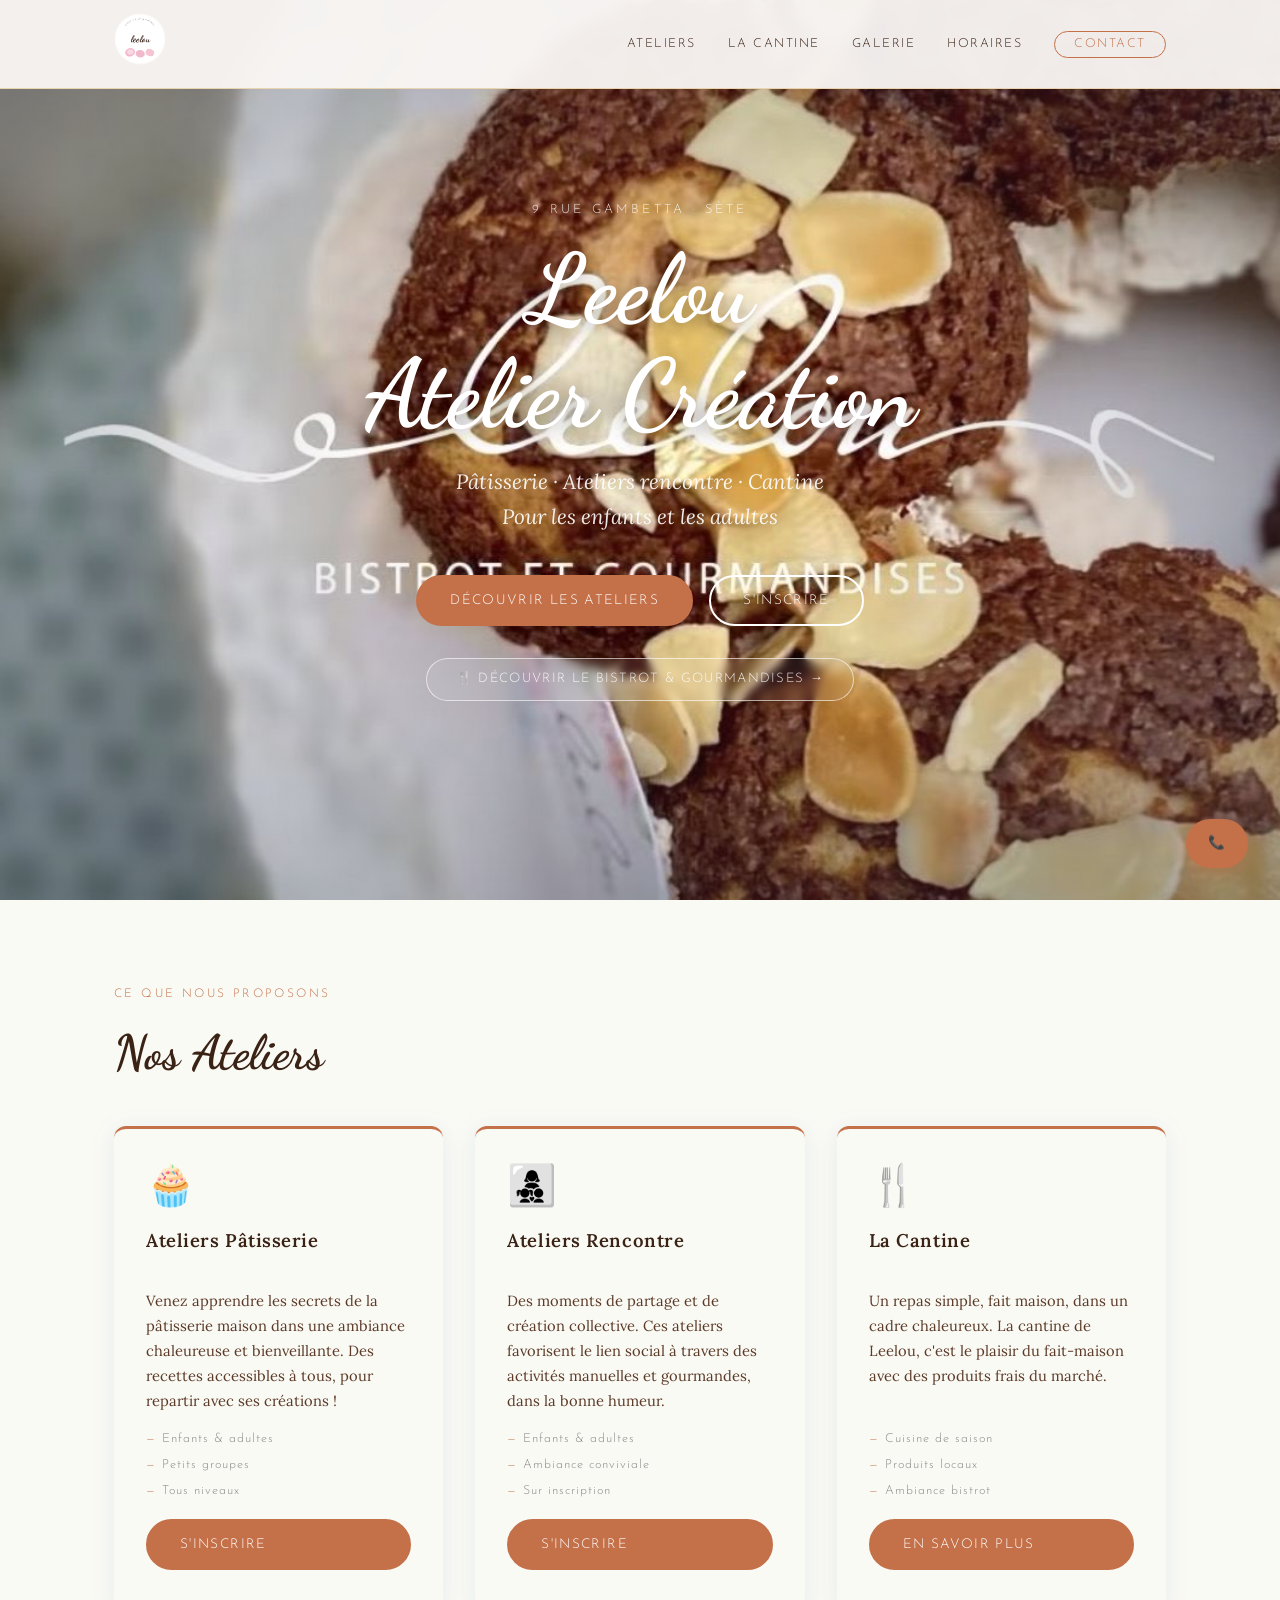
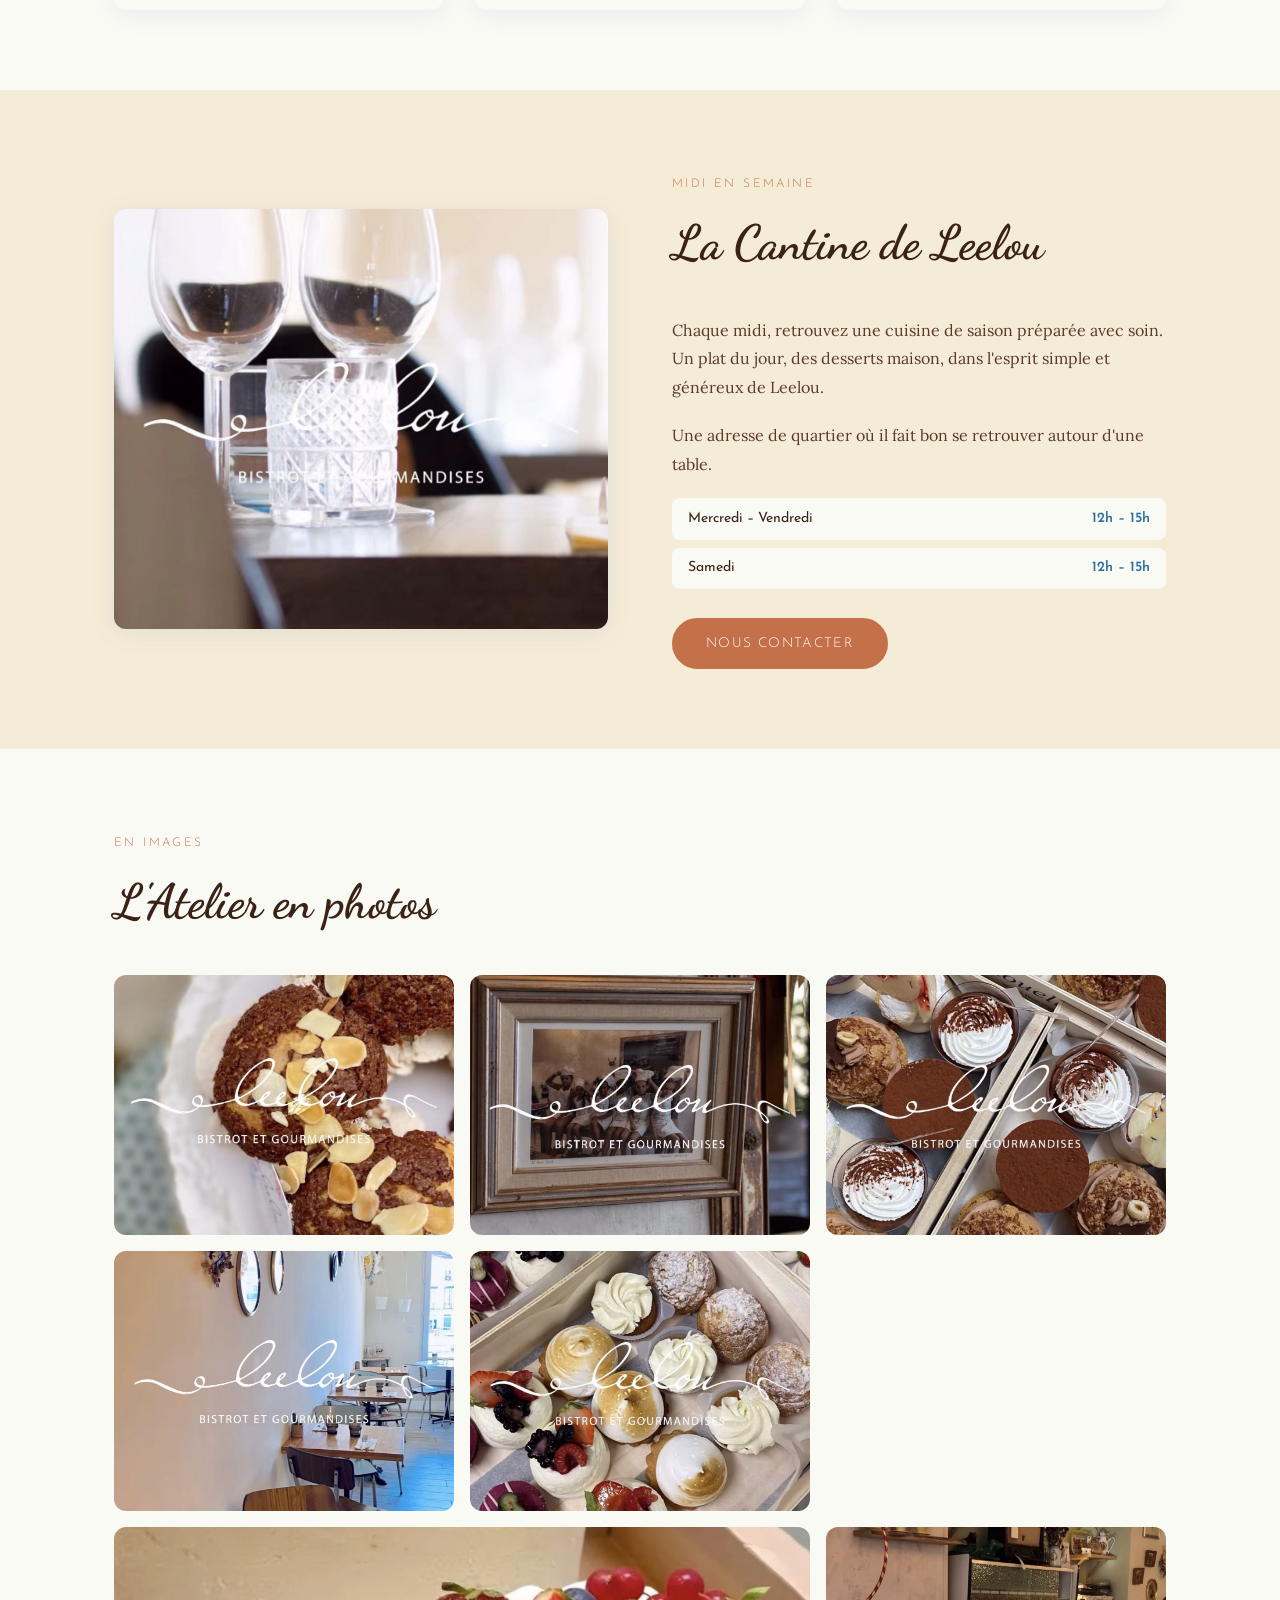
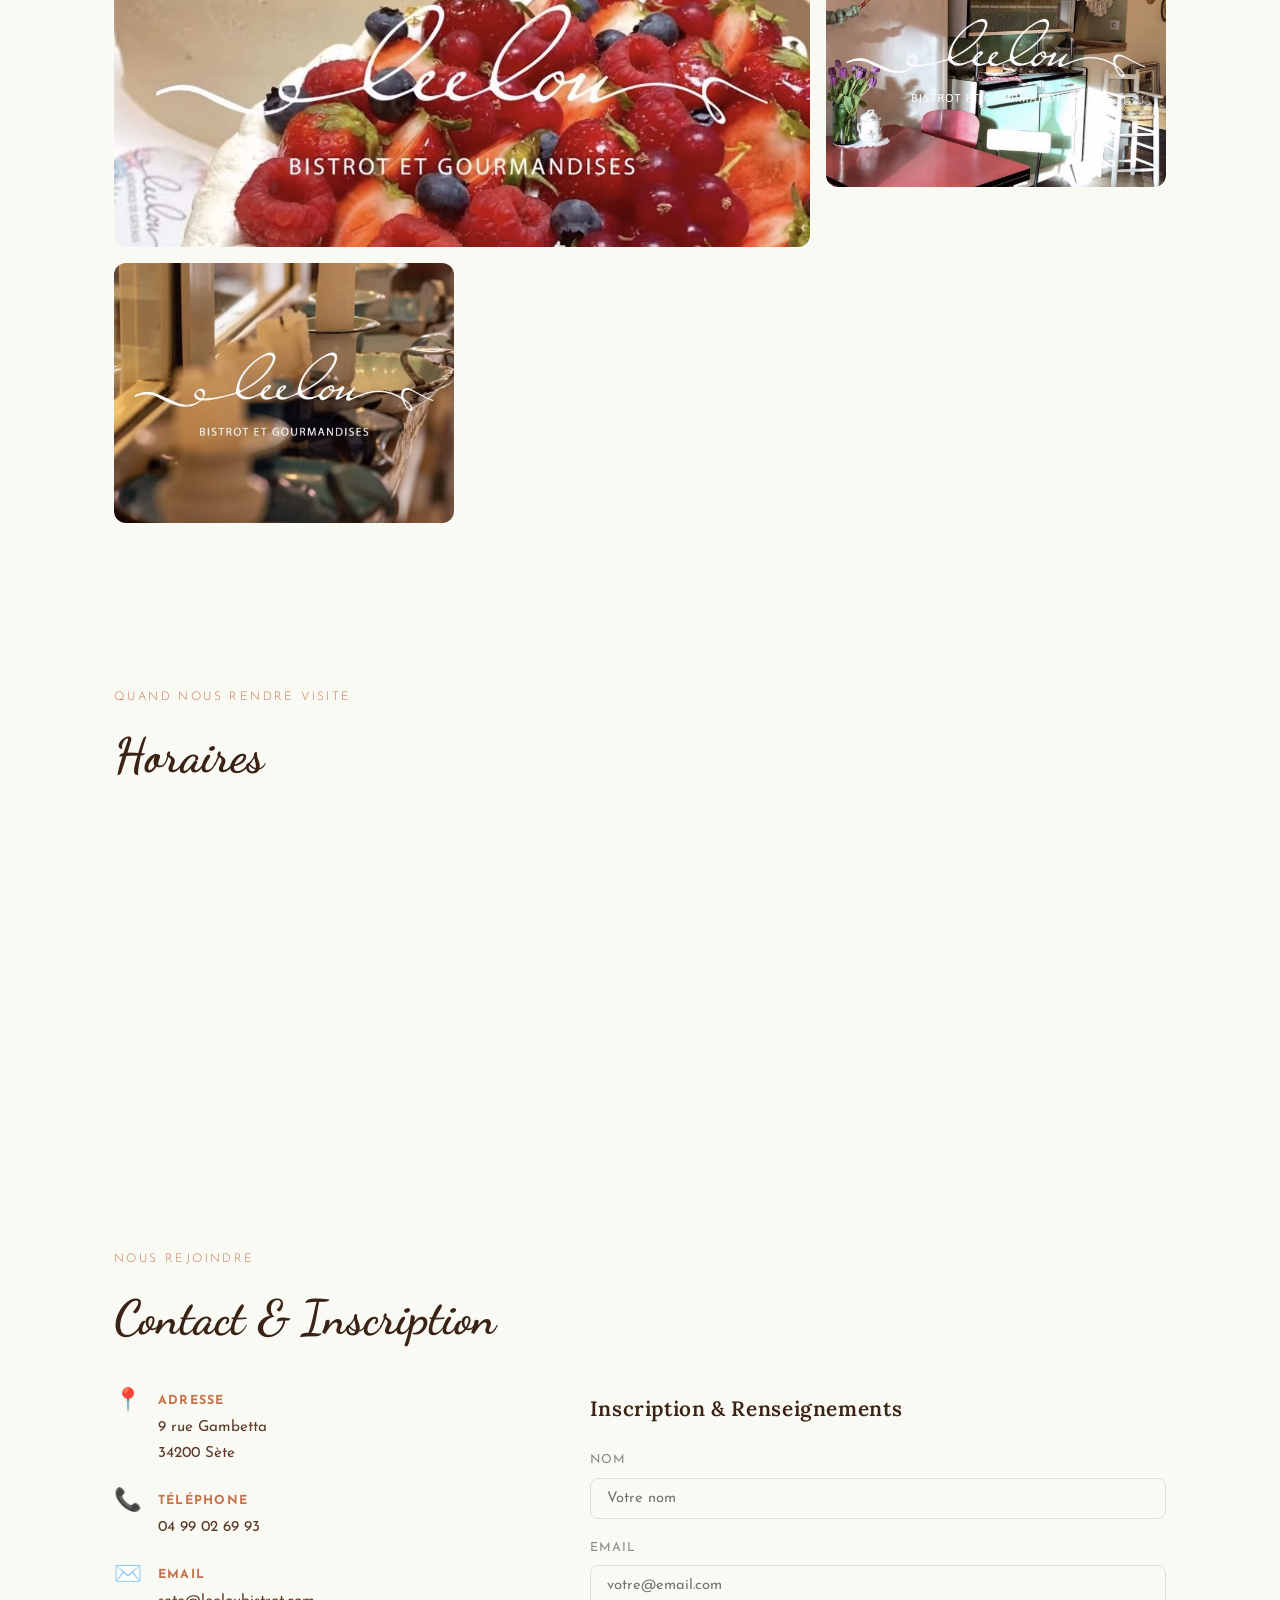
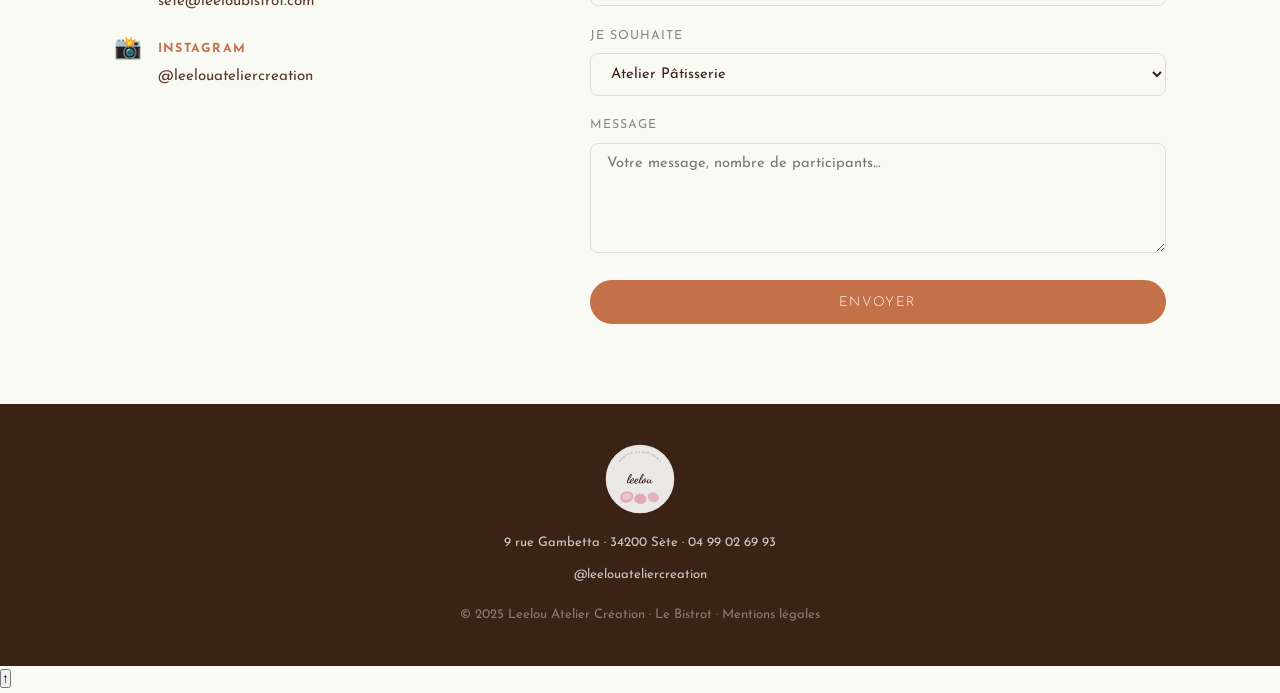
==== atelier.html @ 75c5dc3e "Navigation bistrot ↔ atelier via bouton hero - Bouton "Découvrir l'Atelier Création" dans le hero bi" ====
<!DOCTYPE html>
<html lang="fr">
<head>
  <meta charset="UTF-8" />
  <meta name="viewport" content="width=device-width, initial-scale=1.0" />
  <title>Leelou Atelier Création — Pâtisserie & Ateliers · Sète</title>
  <meta name="description" content="Leelou Atelier Création à Sète. Ateliers pâtisserie, ateliers rencontre pour enfants et adultes, cantine. 9 rue Gambetta, 34200 Sète." />
  <link rel="icon" type="image/svg+xml" href="logo.svg" />
  <link rel="preconnect" href="https://fonts.googleapis.com" />
  <link rel="preconnect" href="https://fonts.gstatic.com" crossorigin />
  <link href="https://fonts.googleapis.com/css2?family=Dancing+Script:wght@700&family=Josefin+Sans:wght@200;300;400&family=Lora:ital,wght@0,400;0,600;1,400&display=swap" rel="stylesheet" />
  <link rel="stylesheet" href="css/style.css" />
</head>
<body>

  <!-- ========== HEADER ========== -->
  <header id="header">
    <nav class="nav-container">
      <a href="atelier.html" class="nav-logo" aria-label="Leelou Atelier Création">
        <svg xmlns="http://www.w3.org/2000/svg" viewBox="0 0 500 500" class="logo-svg logo-svg--nav">
          <defs>
            <path id="topArc-at" d="M 62,250 A 188,188 0 0,1 438,250"/>
            <clipPath id="circleClip-at"><circle cx="250" cy="250" r="238"/></clipPath>
          </defs>
          <circle cx="250" cy="250" r="245" fill="#faf7f5"/><circle cx="250" cy="250" r="240" fill="white"/><circle cx="250" cy="250" r="238" fill="white" stroke="#e8d8cc" stroke-width="1.2"/>
          <g clip-path="url(#circleClip-at)">
            <g opacity="0.80"><ellipse cx="155" cy="378" rx="48" ry="40" fill="#f0a8be" transform="rotate(-18,155,378)"/><ellipse cx="157" cy="375" rx="32" ry="25" fill="#f7d0dc" transform="rotate(-6,157,375)"/></g>
            <g opacity="0.75"><ellipse cx="252" cy="392" rx="44" ry="36" fill="#eea0ba" transform="rotate(6,252,392)"/></g>
            <g opacity="0.72"><ellipse cx="345" cy="380" rx="42" ry="34" fill="#f1adc2" transform="rotate(22,345,380)"/></g>
          </g>
          <text font-family="'Josefin Sans', 'Century Gothic', sans-serif" font-size="17" letter-spacing="4" fill="#3a2215" font-weight="300"><textPath href="#topArc-at" startOffset="50%" text-anchor="middle">BISTROT &amp; GOURMANDISES</textPath></text>
          <text x="250" y="282" font-family="'Dancing Script', 'Brush Script MT', cursive" font-size="92" fill="#2a1208" text-anchor="middle" font-weight="700">leelou</text>
        </svg>
      </a>
      <button class="nav-toggle" aria-label="Menu" aria-expanded="false">
        <span></span><span></span><span></span>
      </button>
      <ul class="nav-links">
        <li><a href="#ateliers">Ateliers</a></li>
        <li><a href="#cantine">La Cantine</a></li>
        <li><a href="#galerie-at">Galerie</a></li>
        <li><a href="#horaires-at">Horaires</a></li>
        <li><a href="#contact-at" class="nav-cta">Contact</a></li>
      </ul>
    </nav>
  </header>

  <!-- ========== HERO ATELIER ========== -->
  <section id="hero-atelier" style="background-image:url('images/atelier/atelier1.jpg')">
    <div class="hero-overlay"></div>
    <div class="hero-content">
      <p class="hero-tagline">9 rue Gambetta · Sète</p>
      <h1 class="hero-atelier-title">Leelou<br>Atelier Création</h1>
      <p class="hero-sub">Pâtisserie · Ateliers rencontre · Cantine<br>Pour les enfants et les adultes</p>
      <div class="hero-actions">
        <a href="#ateliers" class="btn btn-primary">Découvrir les ateliers</a>
        <a href="#contact-at" class="btn btn-secondary">S'inscrire</a>
      </div>
      <a href="index.html" class="hero-switch-btn">
        🍴 Découvrir le Bistrot & Gourmandises →
      </a>
    </div>
  </section>

  <!-- ========== ACTIVITÉS ========== -->
  <section id="ateliers">
    <div class="container">
      <span class="section-label">Ce que nous proposons</span>
      <h2>Nos Ateliers</h2>
      <div class="activites-grid">

        <div class="activite-card">
          <div class="activite-icon">🧁</div>
          <h3>Ateliers Pâtisserie</h3>
          <p>Venez apprendre les secrets de la pâtisserie maison dans une ambiance chaleureuse et bienveillante. Des recettes accessibles à tous, pour repartir avec ses créations !</p>
          <ul class="activite-details">
            <li>Enfants &amp; adultes</li>
            <li>Petits groupes</li>
            <li>Tous niveaux</li>
          </ul>
          <a href="#contact-at" class="btn btn-primary">S'inscrire</a>
        </div>

        <div class="activite-card">
          <div class="activite-icon">👩‍👧‍👦</div>
          <h3>Ateliers Rencontre</h3>
          <p>Des moments de partage et de création collective. Ces ateliers favorisent le lien social à travers des activités manuelles et gourmandes, dans la bonne humeur.</p>
          <ul class="activite-details">
            <li>Enfants &amp; adultes</li>
            <li>Ambiance conviviale</li>
            <li>Sur inscription</li>
          </ul>
          <a href="#contact-at" class="btn btn-primary">S'inscrire</a>
        </div>

        <div class="activite-card">
          <div class="activite-icon">🍴</div>
          <h3>La Cantine</h3>
          <p>Un repas simple, fait maison, dans un cadre chaleureux. La cantine de Leelou, c'est le plaisir du fait-maison avec des produits frais du marché.</p>
          <ul class="activite-details">
            <li>Cuisine de saison</li>
            <li>Produits locaux</li>
            <li>Ambiance bistrot</li>
          </ul>
          <a href="#cantine" class="btn btn-primary">En savoir plus</a>
        </div>

      </div>
    </div>
  </section>

  <!-- ========== CANTINE ========== -->
  <section id="cantine">
    <div class="container">
      <div class="cantine-at-grid">
        <div class="cantine-at-image">
          <img src="images/atelier/atelier6.jpg" alt="La Cantine de Leelou" loading="lazy" />
        </div>
        <div class="cantine-at-text">
          <span class="section-label">Midi en semaine</span>
          <h2>La Cantine de Leelou</h2>
          <p>Chaque midi, retrouvez une cuisine de saison préparée avec soin. Un plat du jour, des desserts maison, dans l'esprit simple et généreux de Leelou.</p>
          <p>Une adresse de quartier où il fait bon se retrouver autour d'une table.</p>
          <div class="cantine-at-horaires">
            <div class="cantine-slot">
              <span>Mercredi – Vendredi</span>
              <span>12h – 15h</span>
            </div>
            <div class="cantine-slot">
              <span>Samedi</span>
              <span>12h – 15h</span>
            </div>
          </div>
          <a href="#contact-at" class="btn btn-primary">Nous contacter</a>
        </div>
      </div>
    </div>
  </section>

  <!-- ========== GALERIE ========== -->
  <section id="galerie-at">
    <div class="container">
      <span class="section-label">En images</span>
      <h2>L'Atelier en photos</h2>
      <div class="galerie-grid galerie-at-grid">
        <div class="galerie-item"><img src="images/atelier/atelier1.jpg" alt="Atelier Leelou" loading="lazy" /></div>
        <div class="galerie-item"><img src="images/atelier/atelier2.jpg" alt="Atelier Leelou" loading="lazy" /></div>
        <div class="galerie-item"><img src="images/atelier/atelier3.jpg" alt="Atelier Leelou" loading="lazy" /></div>
        <div class="galerie-item"><img src="images/atelier/atelier4.jpg" alt="Atelier Leelou" loading="lazy" /></div>
        <div class="galerie-item"><img src="images/atelier/atelier5.jpg" alt="Atelier Leelou" loading="lazy" /></div>
        <div class="galerie-item galerie-item--large"><img src="images/atelier/atelier7.jpg" alt="Atelier Leelou" loading="lazy" /></div>
        <div class="galerie-item"><img src="images/atelier/atelier8.jpg" alt="Atelier Leelou" loading="lazy" /></div>
        <div class="galerie-item"><img src="images/atelier/atelier9.jpg" alt="Atelier Leelou" loading="lazy" /></div>
      </div>
    </div>
  </section>

  <!-- ========== HORAIRES ========== -->
  <section id="horaires-at">
    <div class="container">
      <span class="section-label">Quand nous rendre visite</span>
      <h2>Horaires</h2>
      <div class="horaires-grid">
        <div class="horaires-card">
          <h3>Ouverture</h3>
          <ul>
            <li><span>Mercredi – Vendredi</span><span>10h – 18h</span></li>
            <li><span>Samedi</span><span>9h – 18h</span></li>
            <li><span>Dimanche</span><span>9h – 15h</span></li>
            <li class="fermé"><span>Lundi – Mardi</span><span>Fermé</span></li>
          </ul>
        </div>
        <div class="horaires-card">
          <h3>Ateliers</h3>
          <ul>
            <li><span>Sur inscription</span><span>—</span></li>
            <li><span>Dates variables</span><span>—</span></li>
          </ul>
          <p style="font-size:0.85rem;color:var(--brun-light);margin-top:1rem;">Contactez-nous pour connaître le programme et les prochaines dates disponibles.</p>
        </div>
        <div class="horaires-card">
          <h3>La Cantine</h3>
          <ul>
            <li><span>Mercredi – Samedi</span><span>12h – 15h</span></li>
            <li class="fermé"><span>Dimanche – Mardi</span><span>Fermé</span></li>
          </ul>
        </div>
      </div>
    </div>
  </section>

  <!-- ========== CONTACT ========== -->
  <section id="contact-at">
    <div class="container">
      <span class="section-label">Nous rejoindre</span>
      <h2>Contact &amp; Inscription</h2>
      <div class="contact-grid">
        <div class="contact-info">
          <div class="contact-item">
            <span class="contact-icon">📍</span>
            <div>
              <strong>Adresse</strong>
              <p>9 rue Gambetta<br />34200 Sète</p>
            </div>
          </div>
          <div class="contact-item">
            <span class="contact-icon">📞</span>
            <div>
              <strong>Téléphone</strong>
              <p><a href="tel:0499026993">04 99 02 69 93</a></p>
            </div>
          </div>
          <div class="contact-item">
            <span class="contact-icon">✉️</span>
            <div>
              <strong>Email</strong>
              <p><a href="mailto:sete@leeloubistrot.com">sete@leeloubistrot.com</a></p>
            </div>
          </div>
          <div class="contact-item">
            <span class="contact-icon">📸</span>
            <div>
              <strong>Instagram</strong>
              <p><a href="https://www.instagram.com/leelouateliercreation" target="_blank" rel="noopener">@leelouateliercreation</a></p>
            </div>
          </div>
        </div>
        <div class="contact-right">
          <form class="contact-form" action="mailto:sete@leeloubistrot.com" method="POST" enctype="text/plain">
            <h3>Inscription &amp; Renseignements</h3>
            <div class="form-group">
              <label for="at-nom">Nom</label>
              <input type="text" id="at-nom" name="nom" placeholder="Votre nom" required />
            </div>
            <div class="form-group">
              <label for="at-email">Email</label>
              <input type="email" id="at-email" name="email" placeholder="votre@email.com" required />
            </div>
            <div class="form-group">
              <label for="at-sujet">Je souhaite</label>
              <select id="at-sujet" name="sujet">
                <option value="atelier-patisserie">Atelier Pâtisserie</option>
                <option value="atelier-rencontre">Atelier Rencontre</option>
                <option value="cantine">La Cantine</option>
                <option value="info">Renseignement général</option>
              </select>
            </div>
            <div class="form-group">
              <label for="at-message">Message</label>
              <textarea id="at-message" name="message" rows="4" placeholder="Votre message, nombre de participants…" required></textarea>
            </div>
            <button type="submit" class="btn btn-primary form-submit">Envoyer</button>
          </form>
        </div>
      </div>
    </div>
  </section>

  <!-- ========== FOOTER ========== -->
  <footer id="footer">
    <div class="container footer-inner">
      <svg xmlns="http://www.w3.org/2000/svg" viewBox="0 0 500 500" class="logo-svg logo-svg--footer" aria-label="Leelou">
        <defs>
          <path id="topArc-at-footer" d="M 62,250 A 188,188 0 0,1 438,250"/>
          <clipPath id="circleClip-at-footer"><circle cx="250" cy="250" r="238"/></clipPath>
        </defs>
        <circle cx="250" cy="250" r="245" fill="#faf7f5"/><circle cx="250" cy="250" r="240" fill="white"/><circle cx="250" cy="250" r="238" fill="white" stroke="#e8d8cc" stroke-width="1.2"/>
        <g clip-path="url(#circleClip-at-footer)">
          <g opacity="0.80"><ellipse cx="155" cy="378" rx="48" ry="40" fill="#f0a8be" transform="rotate(-18,155,378)"/><ellipse cx="157" cy="375" rx="32" ry="25" fill="#f7d0dc" transform="rotate(-6,157,375)"/></g>
          <g opacity="0.75"><ellipse cx="252" cy="392" rx="44" ry="36" fill="#eea0ba" transform="rotate(6,252,392)"/></g>
          <g opacity="0.72"><ellipse cx="345" cy="380" rx="42" ry="34" fill="#f1adc2" transform="rotate(22,345,380)"/></g>
        </g>
        <text font-family="'Josefin Sans', 'Century Gothic', sans-serif" font-size="17" letter-spacing="4" fill="#3a2215" font-weight="300"><textPath href="#topArc-at-footer" startOffset="50%" text-anchor="middle">BISTROT &amp; GOURMANDISES</textPath></text>
        <text x="250" y="282" font-family="'Dancing Script', 'Brush Script MT', cursive" font-size="92" fill="#2a1208" text-anchor="middle" font-weight="700">leelou</text>
      </svg>
      <p>9 rue Gambetta · 34200 Sète · <a href="tel:0499026993">04 99 02 69 93</a></p>
      <p><a href="https://www.instagram.com/leelouateliercreation" target="_blank" rel="noopener">@leelouateliercreation</a></p>
      <p class="footer-copy">© 2025 Leelou Atelier Création · <a href="index.html">Le Bistrot</a> · <a href="mentions-legales.html">Mentions légales</a></p>
    </div>
  </footer>

  <button id="backTop" aria-label="Retour en haut">↑</button>
  <a href="tel:0499026993" class="btn-float" aria-label="Appeler Leelou">📞</a>

  <script src="js/main.js"></script>
</body>
</html>
---- css/style.css ----
/* =============================================
   LEELOU BISTROT — Feuille de style principale
   ============================================= */

/* ---------- VARIABLES & RESET ---------- */
:root {
  --bleu:       #2E6E9E;
  --bleu-clair: #4a8ab8;
  --beige:      #F5ECD7;
  --beige-dark: #e8d5b0;
  --olive:      #7A8C5C;
  --terra:      #C4714A;
  --blanc:      #FAFAF5;
  --brun:       #3a2215;
  --brun-light: #5c3a28;
  --gris:       #888;

  --font-script: 'Dancing Script', cursive;
  --font-title:  'Lora', serif;
  --font-body:   'Josefin Sans', sans-serif;

  --radius: 12px;
  --shadow: 0 4px 24px rgba(46,110,158,0.10);
  --transition: 0.3s ease;
}

*, *::before, *::after { box-sizing: border-box; margin: 0; padding: 0; }

html { scroll-behavior: smooth; font-size: 16px; }

body {
  font-family: var(--font-body);
  background: var(--blanc);
  color: var(--brun);
  line-height: 1.7;
}

img { max-width: 100%; display: block; }
a { color: inherit; text-decoration: none; }
ul { list-style: none; }

.container {
  max-width: 1100px;
  margin: 0 auto;
  padding: 0 1.5rem;
}

/* ---------- TYPOGRAPHIE ---------- */
h2 {
  font-family: var(--font-script);
  font-size: clamp(2rem, 5vw, 3rem);
  color: var(--brun);
  margin-bottom: 2rem;
}

h3 {
  font-family: var(--font-title);
  font-size: 1.15rem;
  font-weight: 600;
  color: var(--bleu);
  margin-bottom: 1rem;
  letter-spacing: 0.03em;
}

.section-label {
  display: inline-block;
  font-family: var(--font-body);
  font-size: 0.75rem;
  font-weight: 300;
  letter-spacing: 0.2em;
  text-transform: uppercase;
  color: var(--terra);
  margin-bottom: 0.5rem;
}

/* ---------- BOUTONS ---------- */
.btn {
  display: inline-block;
  padding: 0.75rem 2rem;
  border-radius: 50px;
  font-family: var(--font-body);
  font-size: 0.85rem;
  font-weight: 300;
  letter-spacing: 0.1em;
  text-transform: uppercase;
  transition: var(--transition);
  cursor: pointer;
}

.btn-primary {
  background: var(--terra);
  color: #fff;
  border: 2px solid var(--terra);
}
.btn-primary:hover { background: #a85a36; border-color: #a85a36; }

.btn-secondary {
  background: transparent;
  color: #fff;
  border: 2px solid #fff;
}
.btn-secondary:hover { background: rgba(255,255,255,0.15); }

/* ---------- HEADER / NAV ---------- */
#header {
  position: fixed;
  top: 0; left: 0; right: 0;
  z-index: 100;
  padding: 0.8rem 0;
  background: rgba(250,247,245,0.95);
  backdrop-filter: blur(8px);
  border-bottom: 1px solid var(--beige-dark);
  transition: var(--transition);
}

.nav-container {
  max-width: 1100px;
  margin: 0 auto;
  padding: 0 1.5rem;
  display: flex;
  align-items: center;
  justify-content: space-between;
  gap: 1rem;
}

.logo-svg--nav { width: 52px; height: 52px; border-radius: 50%; }

.nav-links {
  display: flex;
  align-items: center;
  gap: 2rem;
}

.nav-links a {
  font-size: 0.78rem;
  font-weight: 300;
  letter-spacing: 0.12em;
  text-transform: uppercase;
  color: var(--brun);
  transition: color var(--transition);
}
.nav-links a:hover { color: var(--bleu); }

.nav-cta {
  padding: 0.4rem 1.2rem;
  border: 1.5px solid var(--terra);
  border-radius: 50px;
  color: var(--terra) !important;
}
.nav-cta:hover { background: var(--terra); color: #fff !important; }

.nav-atelier {
  padding: 0.4rem 1.2rem;
  border: 1.5px solid var(--olive);
  border-radius: 50px;
  color: var(--olive) !important;
}
.nav-atelier:hover { background: var(--olive); color: #fff !important; }

/* ---------- BOUTON BASCULE BISTROT ↔ ATELIER ---------- */
.hero-switch-btn {
  display: inline-block;
  margin-top: 2rem;
  padding: 0.6rem 1.8rem;
  border: 1.5px solid rgba(255,255,255,0.6);
  border-radius: 50px;
  color: rgba(255,255,255,0.9);
  font-family: var(--font-body);
  font-size: 0.82rem;
  font-weight: 300;
  letter-spacing: 0.1em;
  text-transform: uppercase;
  transition: var(--transition);
  backdrop-filter: blur(4px);
  background: rgba(255,255,255,0.08);
}
.hero-switch-btn:hover {
  background: rgba(255,255,255,0.22);
  border-color: #fff;
  color: #fff;
}

.nav-toggle {
  display: none;
  flex-direction: column;
  gap: 5px;
  background: none;
  border: none;
  cursor: pointer;
  padding: 4px;
}
.nav-toggle span {
  display: block;
  width: 24px; height: 2px;
  background: var(--brun);
  transition: var(--transition);
}

/* ---------- HERO ---------- */
#hero {
  position: relative;
  min-height: 100vh;
  display: flex;
  align-items: center;
  justify-content: center;
  text-align: center;
  background-size: cover;
  background-position: center;
  background-attachment: fixed;
  overflow: hidden;
}

#hero::before {
  content: '';
  position: absolute;
  inset: 0;
  background: linear-gradient(160deg, rgba(20,50,80,0.75) 0%, rgba(46,110,158,0.60) 50%, rgba(60,40,20,0.70) 100%);
  z-index: 1;
}

.hero-overlay {
  position: absolute;
  inset: 0;
  background: radial-gradient(ellipse at center, transparent 30%, rgba(20,40,60,0.4) 100%);
}

.hero-content {
  position: relative;
  z-index: 2;
  padding: 2rem 1.5rem;
}

/* Animations hero */
@keyframes heroFadeDown {
  from { opacity: 0; transform: translateY(-30px); }
  to   { opacity: 1; transform: translateY(0); }
}
@keyframes heroFadeUp {
  from { opacity: 0; transform: translateY(30px); }
  to   { opacity: 1; transform: translateY(0); }
}
@keyframes heroScale {
  from { opacity: 0; transform: scale(0.8); }
  to   { opacity: 1; transform: scale(1); }
}

.logo-svg--hero      { animation: heroScale   0.9s cubic-bezier(.22,.68,0,1.2) 0.2s both; }
.hero-tagline        { animation: heroFadeDown 0.7s ease 0.8s both; }
.hero-sub            { animation: heroFadeUp  0.7s ease 1.0s both; }
.hero-actions        { animation: heroFadeUp  0.7s ease 1.2s both; }

.logo-svg--hero {
  width: min(220px, 55vw);
  height: min(220px, 55vw);
  display: block;
  margin: 0 auto 1.5rem;
  border-radius: 50%;
  filter: drop-shadow(0 4px 20px rgba(0,0,0,0.3));
}

.hero-tagline {
  font-family: var(--font-body);
  font-size: 0.8rem;
  font-weight: 300;
  letter-spacing: 0.25em;
  text-transform: uppercase;
  color: rgba(255,255,255,0.85);
  margin-bottom: 1rem;
}

.hero-sub {
  font-family: var(--font-title);
  font-style: italic;
  font-size: clamp(1rem, 2.5vw, 1.3rem);
  color: rgba(255,255,255,0.9);
  max-width: 500px;
  margin: 0 auto 2.5rem;
}

.hero-actions {
  display: flex;
  gap: 1rem;
  justify-content: center;
  flex-wrap: wrap;
}

/* ---------- SECTIONS COMMUNES ---------- */
section { padding: 5rem 0; }

#apropos { background: var(--blanc); }
#menu    { background: var(--beige); }
#galerie { background: var(--blanc); }
#horaires { background: var(--bleu); color: #fff; }
#horaires h2, #horaires .section-label { color: #fff; }
#horaires .section-label { color: rgba(255,255,255,0.7); }
#contact { background: var(--beige); }

/* ---------- À PROPOS ---------- */
.apropos-grid {
  display: grid;
  grid-template-columns: 1fr 1fr;
  gap: 4rem;
  align-items: center;
}

.apropos-text p {
  font-family: var(--font-title);
  font-size: 1rem;
  color: var(--brun-light);
  margin-bottom: 1rem;
  line-height: 1.8;
}

.apropos-image img {
  border-radius: var(--radius);
  object-fit: cover;
  width: 100%;
  height: 420px;
  box-shadow: var(--shadow);
}

/* ---------- MENU TABS ---------- */
.menu-tabs {
  display: flex;
  gap: 0.5rem;
  flex-wrap: wrap;
  margin-bottom: 2.5rem;
}

.tab-btn {
  padding: 0.55rem 1.4rem;
  border-radius: 50px;
  border: 1.5px solid var(--bleu);
  background: transparent;
  color: var(--bleu);
  font-family: var(--font-body);
  font-size: 0.78rem;
  font-weight: 300;
  letter-spacing: 0.1em;
  text-transform: uppercase;
  cursor: pointer;
  transition: var(--transition);
}
.tab-btn:hover,
.tab-btn.active {
  background: var(--bleu);
  color: #fff;
}

.tab-content { display: none; }
.tab-content.active { display: block; }

.menu-grid {
  display: grid;
  grid-template-columns: repeat(auto-fit, minmax(280px, 1fr));
  gap: 2rem;
}

.menu-category {
  background: var(--blanc);
  border-radius: var(--radius);
  padding: 1.8rem;
  box-shadow: var(--shadow);
}

.menu-subtitle {
  font-size: 0.78rem;
  color: var(--gris);
  margin-bottom: 1rem;
  font-style: italic;
}

.menu-list li {
  display: flex;
  justify-content: space-between;
  align-items: baseline;
  gap: 0.5rem;
  padding: 0.6rem 0;
  border-bottom: 1px dotted var(--beige-dark);
  font-size: 0.88rem;
}
.menu-list li:last-child { border-bottom: none; }

.dish-name { flex: 1; color: var(--brun); }
.dish-name em { display: block; font-size: 0.78rem; color: var(--gris); font-style: italic; }
.dish-price {
  font-family: var(--font-title);
  font-weight: 600;
  color: var(--terra);
  white-space: nowrap;
  font-size: 0.88rem;
}

.menu-note {
  margin-top: 1rem;
  font-size: 0.78rem;
  color: var(--gris);
  font-style: italic;
  border-top: 1px solid var(--beige-dark);
  padding-top: 0.8rem;
}

/* La Cantine */
.cantine-block {
  background: var(--blanc);
  border-radius: var(--radius);
  padding: 2.5rem;
  max-width: 700px;
  margin: 0 auto;
  text-align: center;
  box-shadow: var(--shadow);
}
.cantine-block h3 { font-size: 1.5rem; }
.cantine-desc { font-size: 0.85rem; color: var(--gris); margin-bottom: 2rem; }

.cantine-formula {
  display: flex;
  gap: 1.5rem;
  justify-content: center;
  margin-bottom: 2rem;
  flex-wrap: wrap;
}
.formula-card {
  background: var(--beige);
  border-radius: var(--radius);
  padding: 1.2rem 2rem;
  min-width: 140px;
}
.formula-price {
  font-family: var(--font-script);
  font-size: 2.2rem;
  color: var(--terra);
}
.formula-label {
  font-size: 0.78rem;
  color: var(--brun-light);
  font-weight: 300;
  letter-spacing: 0.05em;
}

.cantine-block .menu-list li { justify-content: center; }

/* ---------- GALERIE ---------- */
.galerie-grid {
  display: grid;
  grid-template-columns: repeat(3, 1fr);
  grid-template-rows: auto auto;
  gap: 1rem;
}

.galerie-item img,
.galerie-item .photo-placeholder {
  width: 100%;
  height: 260px;
  object-fit: cover;
  border-radius: var(--radius);
  transition: transform var(--transition), box-shadow var(--transition);
}
.galerie-item:hover img,
.galerie-item:hover .photo-placeholder {
  transform: scale(1.03);
  box-shadow: 0 8px 32px rgba(0,0,0,0.18);
}

.galerie-item--large {
  grid-column: span 2;
}
.galerie-item--large img,
.galerie-item--large .photo-placeholder { height: 320px; }

/* ---------- HORAIRES ---------- */
.horaires-grid {
  display: grid;
  grid-template-columns: repeat(auto-fit, minmax(220px, 1fr));
  gap: 1.5rem;
}

.horaires-card {
  background: rgba(255,255,255,0.12);
  border: 1px solid rgba(255,255,255,0.2);
  border-radius: var(--radius);
  padding: 1.8rem;
}
.horaires-card h3 { color: #fff; font-size: 1rem; }

.horaires-card ul li {
  display: flex;
  justify-content: space-between;
  padding: 0.45rem 0;
  font-size: 0.85rem;
  border-bottom: 1px solid rgba(255,255,255,0.1);
  color: rgba(255,255,255,0.9);
}
.horaires-card ul li:last-child { border-bottom: none; }
.horaires-card ul li.fermé { color: rgba(255,255,255,0.45); }

/* ---------- CONTACT ---------- */
.contact-grid {
  display: grid;
  grid-template-columns: 1fr 1.4fr;
  gap: 3rem;
  align-items: start;
}

.contact-info { display: flex; flex-direction: column; gap: 1.5rem; }

.contact-item {
  display: flex;
  align-items: flex-start;
  gap: 1rem;
}
.contact-icon { font-size: 1.4rem; line-height: 1; }
.contact-item strong { display: block; font-size: 0.78rem; letter-spacing: 0.1em; text-transform: uppercase; color: var(--terra); margin-bottom: 0.2rem; }
.contact-item p, .contact-item a { font-size: 0.95rem; color: var(--brun-light); }
.contact-item a:hover { color: var(--bleu); }

.contact-map iframe {
  border-radius: var(--radius);
  box-shadow: var(--shadow);
}

/* ---------- FOOTER ---------- */
#footer {
  background: var(--brun);
  color: rgba(255,255,255,0.75);
  padding: 2.5rem 0;
  text-align: center;
}

.footer-inner { display: flex; flex-direction: column; align-items: center; gap: 0.6rem; }
.logo-svg--footer { width: 70px; height: 70px; border-radius: 50%; margin-bottom: 0.5rem; opacity: 0.9; }
.footer-inner p { font-size: 0.82rem; }
.footer-inner a:hover { color: #fff; }
.footer-copy { font-size: 0.72rem; color: rgba(255,255,255,0.4); margin-top: 0.5rem; }

/* ---------- RESPONSIVE MOBILE ---------- */
@media (max-width: 768px) {
  section { padding: 3.5rem 0; }

  /* Nav */
  .nav-links {
    display: none;
    flex-direction: column;
    position: absolute;
    top: 100%; left: 0; right: 0;
    background: var(--blanc);
    padding: 1.5rem;
    gap: 1.2rem;
    border-bottom: 1px solid var(--beige-dark);
    box-shadow: 0 8px 24px rgba(0,0,0,0.08);
  }
  .nav-links.open { display: flex; }
  .nav-toggle { display: flex; }

  /* Hero */
  .hero-actions { flex-direction: column; align-items: center; }

  /* À propos */
  .apropos-grid { grid-template-columns: 1fr; gap: 2rem; }
  .apropos-image img { height: 260px; }

  /* Galerie */
  .galerie-grid { grid-template-columns: 1fr 1fr; }
  .galerie-item--large { grid-column: span 2; }
  .galerie-item img { height: 180px; }
  .galerie-item--large img { height: 220px; }

  /* Contact */
  .contact-grid { grid-template-columns: 1fr; }
}

@media (max-width: 480px) {
  .galerie-grid { grid-template-columns: 1fr; }
  .galerie-item--large { grid-column: span 1; }
  .horaires-grid { grid-template-columns: 1fr; }
  .menu-grid { grid-template-columns: 1fr; }
}

/* ---------- PLACEHOLDERS PHOTOS ---------- */
.photo-placeholder {
  width: 100%;
  height: 260px;
  border-radius: var(--radius);
  background-size: cover;
  background-position: center;
}

.apropos-image .photo-placeholder { height: 420px; }
.galerie-item--large .photo-placeholder { height: 320px; }

.photo-plat1 { background: linear-gradient(135deg, #c8d8b0 0%, #7A8C5C 100%); }
.photo-plat2 { background: linear-gradient(135deg, #b0c8d8 0%, #2E6E9E 100%); }
.photo-plat3 { background: linear-gradient(135deg, #f5e0c8 0%, #C4714A 100%); }
.photo-plat4 { background: linear-gradient(135deg, #d8c8b0 0%, #a0845c 100%); }
.photo-plat5 { background: linear-gradient(135deg, #c8b0b0 0%, #8c5c5c 100%); }
.photo-interieur { background: linear-gradient(135deg, #F5ECD7 0%, #e8c89a 100%); }

/* ---------- ANIMATIONS ---------- */
.fade-in {
  opacity: 0;
  transform: translateY(24px);
  transition: opacity 0.6s ease, transform 0.6s ease;
}
.fade-in.visible {
  opacity: 1;
  transform: translateY(0);
}


/* ---------- STATUS BADGE (Ouvert/Fermé) ---------- */
.status-badge {
  font-size: 0.72rem;
  font-weight: 400;
  letter-spacing: 0.08em;
  padding: 0.25rem 0.8rem;
  border-radius: 50px;
  display: none;
}
.status-badge.open  { display:inline-block; background:#d4edda; color:#1a6632; }
.status-badge.closed{ display:inline-block; background:#f8d7da; color:#842029; }

/* ---------- BOUTON FLOTTANT ---------- */
.btn-float {
  position: fixed;
  bottom: 2rem;
  right: 2rem;
  z-index: 200;
  display: flex;
  align-items: center;
  gap: 0.5rem;
  background: var(--terra);
  color: #fff;
  padding: 0.8rem 1.4rem;
  border-radius: 50px;
  box-shadow: 0 4px 20px rgba(196,113,74,0.45);
  font-size: 0.85rem;
  font-family: var(--font-body);
  font-weight: 400;
  letter-spacing: 0.05em;
  transition: transform var(--transition), box-shadow var(--transition);
}
.btn-float:hover {
  transform: translateY(-3px);
  box-shadow: 0 8px 28px rgba(196,113,74,0.55);
}
.btn-float__icon { font-size: 1.1rem; }

/* ---------- BRUNCH ---------- */
#brunch { background: var(--beige); }

.brunch-grid {
  display: grid;
  grid-template-columns: 1fr 1fr;
  gap: 4rem;
  align-items: center;
}

.brunch-image img {
  width: 100%;
  height: 460px;
  object-fit: cover;
  border-radius: var(--radius);
  box-shadow: var(--shadow);
}

.brunch-text p {
  font-family: var(--font-title);
  font-size: 1rem;
  color: var(--brun-light);
  line-height: 1.8;
  margin-bottom: 2rem;
}

.brunch-horaire {
  display: inline-flex;
  align-items: center;
  gap: 1rem;
  background: var(--bleu);
  color: #fff;
  padding: 0.8rem 1.5rem;
  border-radius: var(--radius);
  margin-bottom: 1.5rem;
}
.brunch-day  { font-size: 0.78rem; letter-spacing: 0.12em; text-transform: uppercase; opacity: 0.8; }
.brunch-time { font-family: var(--font-script); font-size: 1.4rem; }

.btn-brunch {
  display: inline-block;
  background: var(--terra);
  color: #fff;
  padding: 0.8rem 2rem;
  border-radius: 50px;
  font-size: 0.85rem;
  font-family: var(--font-body);
  letter-spacing: 0.08em;
  transition: var(--transition);
}
.btn-brunch:hover { background: #a85a36; }

/* ---------- CARROUSEL MOBILE ---------- */
.galerie-carousel { display: none; }

.carousel-track {
  display: flex;
  overflow-x: auto;
  scroll-snap-type: x mandatory;
  gap: 0.8rem;
  padding-bottom: 1rem;
  scrollbar-width: none;
}
.carousel-track::-webkit-scrollbar { display: none; }

.carousel-slide {
  flex: 0 0 85vw;
  scroll-snap-align: center;
}
.carousel-slide img {
  width: 100%;
  height: 260px;
  object-fit: cover;
  border-radius: var(--radius);
}

.carousel-dots {
  display: flex;
  justify-content: center;
  gap: 6px;
  margin-top: 0.8rem;
}
.carousel-dot {
  width: 8px; height: 8px;
  border-radius: 50%;
  background: var(--beige-dark);
  border: none;
  cursor: pointer;
  transition: var(--transition);
}
.carousel-dot.active { background: var(--bleu); transform: scale(1.2); }

@media (max-width: 768px) {
  .galerie-grid    { display: none; }
  .galerie-carousel{ display: block; }
  .brunch-grid     { grid-template-columns: 1fr; gap: 2rem; }
  .brunch-image img{ height: 280px; }
  .btn-float__text { display: none; }
  .btn-float       { padding: 0.9rem; border-radius: 50%; }
  .petitdej-grid   { grid-template-columns: 1fr; gap: 2rem; }
  .petitdej-image img{ height: 240px; }
}

/* ---------- NAV ACTIVE ---------- */
.nav-links a.active { color: var(--terra); }

/* ---------- HAMBURGER ANIMÉ ---------- */
.nav-toggle.open span:nth-child(1) { transform: translateY(7px) rotate(45deg); }
.nav-toggle.open span:nth-child(2) { opacity: 0; transform: scaleX(0); }
.nav-toggle.open span:nth-child(3) { transform: translateY(-7px) rotate(-45deg); }
.nav-toggle span { transform-origin: center; }

/* ---------- BOUTON RETOUR EN HAUT ---------- */
.back-top {
  position: fixed;
  bottom: 5.5rem;
  right: 2rem;
  z-index: 200;
  width: 44px; height: 44px;
  border-radius: 50%;
  background: var(--bleu);
  color: #fff;
  border: none;
  font-size: 1.2rem;
  cursor: pointer;
  box-shadow: 0 4px 16px rgba(46,110,158,0.35);
  opacity: 0;
  pointer-events: none;
  transition: opacity var(--transition), transform var(--transition);
}
.back-top.visible { opacity: 1; pointer-events: auto; }
.back-top:hover   { transform: translateY(-3px); }

/* ---------- PETIT-DÉJEUNER ---------- */
#petitdej { background: var(--blanc); }

.petitdej-grid {
  display: grid;
  grid-template-columns: 1fr 1fr;
  gap: 4rem;
  align-items: center;
}
.petitdej-image img {
  width: 100%;
  height: 380px;
  object-fit: cover;
  border-radius: var(--radius);
  box-shadow: var(--shadow);
}
.petitdej-text p {
  font-family: var(--font-title);
  font-size: 1rem;
  color: var(--brun-light);
  line-height: 1.8;
  margin-bottom: 1.5rem;
}
.petitdej-horaires { display: flex; flex-direction: column; gap: 0.6rem; }
.petitdej-slot {
  display: flex;
  justify-content: space-between;
  align-items: center;
  padding: 0.6rem 1rem;
  background: var(--beige);
  border-radius: 8px;
  font-size: 0.88rem;
  color: var(--brun);
}
.petitdej-slot span:last-child { font-family: var(--font-title); font-weight: 600; color: var(--bleu); }

/* ---------- AVIS CLIENTS ---------- */
#avis { background: var(--beige); }

.avis-grid {
  display: grid;
  grid-template-columns: repeat(3, 1fr);
  gap: 1.5rem;
}
.avis-card {
  background: var(--blanc);
  border-radius: var(--radius);
  padding: 2rem;
  box-shadow: var(--shadow);
  display: flex;
  flex-direction: column;
  gap: 1rem;
}
.avis-stars { color: #f4b942; font-size: 1.1rem; letter-spacing: 2px; }
.avis-card p {
  font-family: var(--font-title);
  font-style: italic;
  font-size: 0.95rem;
  color: var(--brun-light);
  line-height: 1.7;
  flex: 1;
}
.avis-author {
  font-size: 0.78rem;
  font-weight: 300;
  letter-spacing: 0.1em;
  color: var(--gris);
  text-transform: uppercase;
}

@media (max-width: 768px) {
  .avis-grid { grid-template-columns: 1fr; }
}

/* ---------- CONTACT FORM ---------- */
.contact-grid {
  display: grid;
  grid-template-columns: 1fr 1.4fr;
  gap: 4rem;
  align-items: start;
}
.contact-right { display: flex; flex-direction: column; gap: 2rem; }

.contact-form h3 {
  font-family: var(--font-title);
  font-size: 1.3rem;
  color: var(--brun);
  margin-bottom: 1.5rem;
}
.form-group {
  display: flex;
  flex-direction: column;
  gap: 0.4rem;
  margin-bottom: 1.2rem;
}
.form-group label {
  font-size: 0.78rem;
  font-weight: 400;
  letter-spacing: 0.08em;
  text-transform: uppercase;
  color: var(--gris);
}
.form-group input,
.form-group select,
.form-group textarea {
  width: 100%;
  padding: 0.75rem 1rem;
  border: 1.5px solid #ddd;
  border-radius: 8px;
  background: var(--blanc);
  font-family: var(--font-body);
  font-size: 0.92rem;
  color: var(--brun);
  transition: border-color 0.2s;
  outline: none;
  box-sizing: border-box;
}
.form-group input:focus,
.form-group select:focus,
.form-group textarea:focus {
  border-color: var(--bleu);
}
.form-group textarea { resize: vertical; min-height: 110px; }
.form-submit {
  width: 100%;
  padding: 0.85rem;
  margin-top: 0.5rem;
  font-size: 0.85rem;
  letter-spacing: 0.12em;
}

.contact-map iframe {
  width: 100%;
  border-radius: var(--radius);
  box-shadow: var(--shadow);
  display: block;
}

@media (max-width: 900px) {
  .contact-grid { grid-template-columns: 1fr; gap: 2.5rem; }
}

/* ---------- MENTIONS LÉGALES ---------- */
.mentions-main {
  min-height: calc(100vh - 160px);
  padding: 6rem 0 4rem;
  background: var(--blanc);
}
.mentions-container { max-width: 760px; }
.mentions-container h1 {
  font-family: var(--font-title);
  font-size: clamp(1.8rem, 4vw, 2.4rem);
  color: var(--brun);
  margin-bottom: 3rem;
  padding-bottom: 1rem;
  border-bottom: 2px solid var(--beige-dark);
}
.mentions-section {
  margin-bottom: 2.5rem;
  padding-bottom: 2.5rem;
  border-bottom: 1px solid #eee;
}
.mentions-section:last-child { border-bottom: none; }
.mentions-section h2 {
  font-family: var(--font-title);
  font-size: 1.1rem;
  color: var(--bleu);
  margin-bottom: 1rem;
  font-weight: 600;
}
.mentions-section p {
  font-size: 0.93rem;
  line-height: 1.8;
  color: var(--brun-light);
  margin-bottom: 0.6rem;
}
.mentions-section a {
  color: var(--bleu);
  text-decoration: underline;
}
.mentions-section a:hover { color: var(--terra); }

/* Nav back link (mentions + 404) */
.nav-back {
  font-size: 0.82rem;
  font-weight: 300;
  letter-spacing: 0.08em;
  color: var(--brun-light);
  text-decoration: none;
  transition: color 0.2s;
}
.nav-back:hover { color: var(--terra); }

/* ---------- PAGE 404 ---------- */
.page-404 {
  min-height: calc(100vh - 160px);
  display: flex;
  align-items: center;
  justify-content: center;
  text-align: center;
  padding: 6rem 2rem;
  background: var(--blanc);
}
.page-404-inner { max-width: 500px; }
.page-404-code {
  font-family: var(--font-title);
  font-size: clamp(5rem, 18vw, 10rem);
  line-height: 1;
  color: var(--beige-dark);
  margin-bottom: 0;
}
.page-404-inner h1 {
  font-family: var(--font-title);
  font-size: clamp(1.3rem, 3.5vw, 1.8rem);
  color: var(--brun);
  margin: 0.5rem 0 1rem;
}
.page-404-inner p {
  font-size: 0.95rem;
  color: var(--brun-light);
  line-height: 1.7;
  margin-bottom: 2rem;
}
.page-404-inner .btn { display: inline-block; }

/* ---------- HERO ATELIER ---------- */
#hero-atelier {
  position: relative;
  min-height: 100vh;
  display: flex;
  align-items: center;
  justify-content: center;
  text-align: center;
  background-size: cover;
  background-position: center;
  background-attachment: fixed;
  overflow: hidden;
}
.hero-atelier-title {
  font-family: var(--font-script);
  font-size: clamp(3rem, 9vw, 6rem);
  color: #fff;
  line-height: 1.1;
  margin-bottom: 1rem;
  text-shadow: 0 2px 20px rgba(0,0,0,0.4);
}

/* ---------- ACTIVITÉS ---------- */
.activites-grid {
  display: grid;
  grid-template-columns: repeat(3, 1fr);
  gap: 2rem;
  margin-top: 1rem;
}
.activite-card {
  background: var(--blanc);
  border-radius: var(--radius);
  padding: 2.5rem 2rem;
  box-shadow: var(--shadow);
  display: flex;
  flex-direction: column;
  gap: 1rem;
  border-top: 3px solid var(--terra);
}
.activite-icon {
  font-size: 2.5rem;
  line-height: 1;
}
.activite-card h3 { color: var(--brun); }
.activite-card p {
  font-family: var(--font-title);
  font-size: 0.92rem;
  color: var(--brun-light);
  line-height: 1.7;
  flex: 1;
}
.activite-details {
  list-style: none;
  display: flex;
  flex-direction: column;
  gap: 0.3rem;
}
.activite-details li {
  font-size: 0.78rem;
  font-weight: 300;
  letter-spacing: 0.08em;
  color: var(--gris);
  padding-left: 1rem;
  position: relative;
}
.activite-details li::before {
  content: '—';
  position: absolute;
  left: 0;
  color: var(--terra);
}

/* ---------- CANTINE ATELIER ---------- */
#cantine { background: var(--beige); }
.cantine-at-grid {
  display: grid;
  grid-template-columns: 1fr 1fr;
  gap: 4rem;
  align-items: center;
}
.cantine-at-image img {
  width: 100%;
  height: 420px;
  object-fit: cover;
  border-radius: var(--radius);
  box-shadow: var(--shadow);
}
.cantine-at-text p {
  font-family: var(--font-title);
  font-size: 1rem;
  color: var(--brun-light);
  line-height: 1.8;
  margin-bottom: 1.2rem;
}
.cantine-at-horaires {
  display: flex;
  flex-direction: column;
  gap: 0.5rem;
  margin-bottom: 1.8rem;
}
.cantine-slot {
  display: flex;
  justify-content: space-between;
  padding: 0.55rem 1rem;
  background: var(--blanc);
  border-radius: 8px;
  font-size: 0.88rem;
  color: var(--brun);
}
.cantine-slot span:last-child { font-weight: 600; color: var(--bleu); }

/* ---------- GALERIE ATELIER ---------- */
.galerie-at-grid { margin-top: 0.5rem; }

/* ---------- RESPONSIVE ATELIER ---------- */
@media (max-width: 900px) {
  .activites-grid { grid-template-columns: 1fr; }
  .cantine-at-grid { grid-template-columns: 1fr; gap: 2rem; }
  .cantine-at-image img { height: 280px; }
}
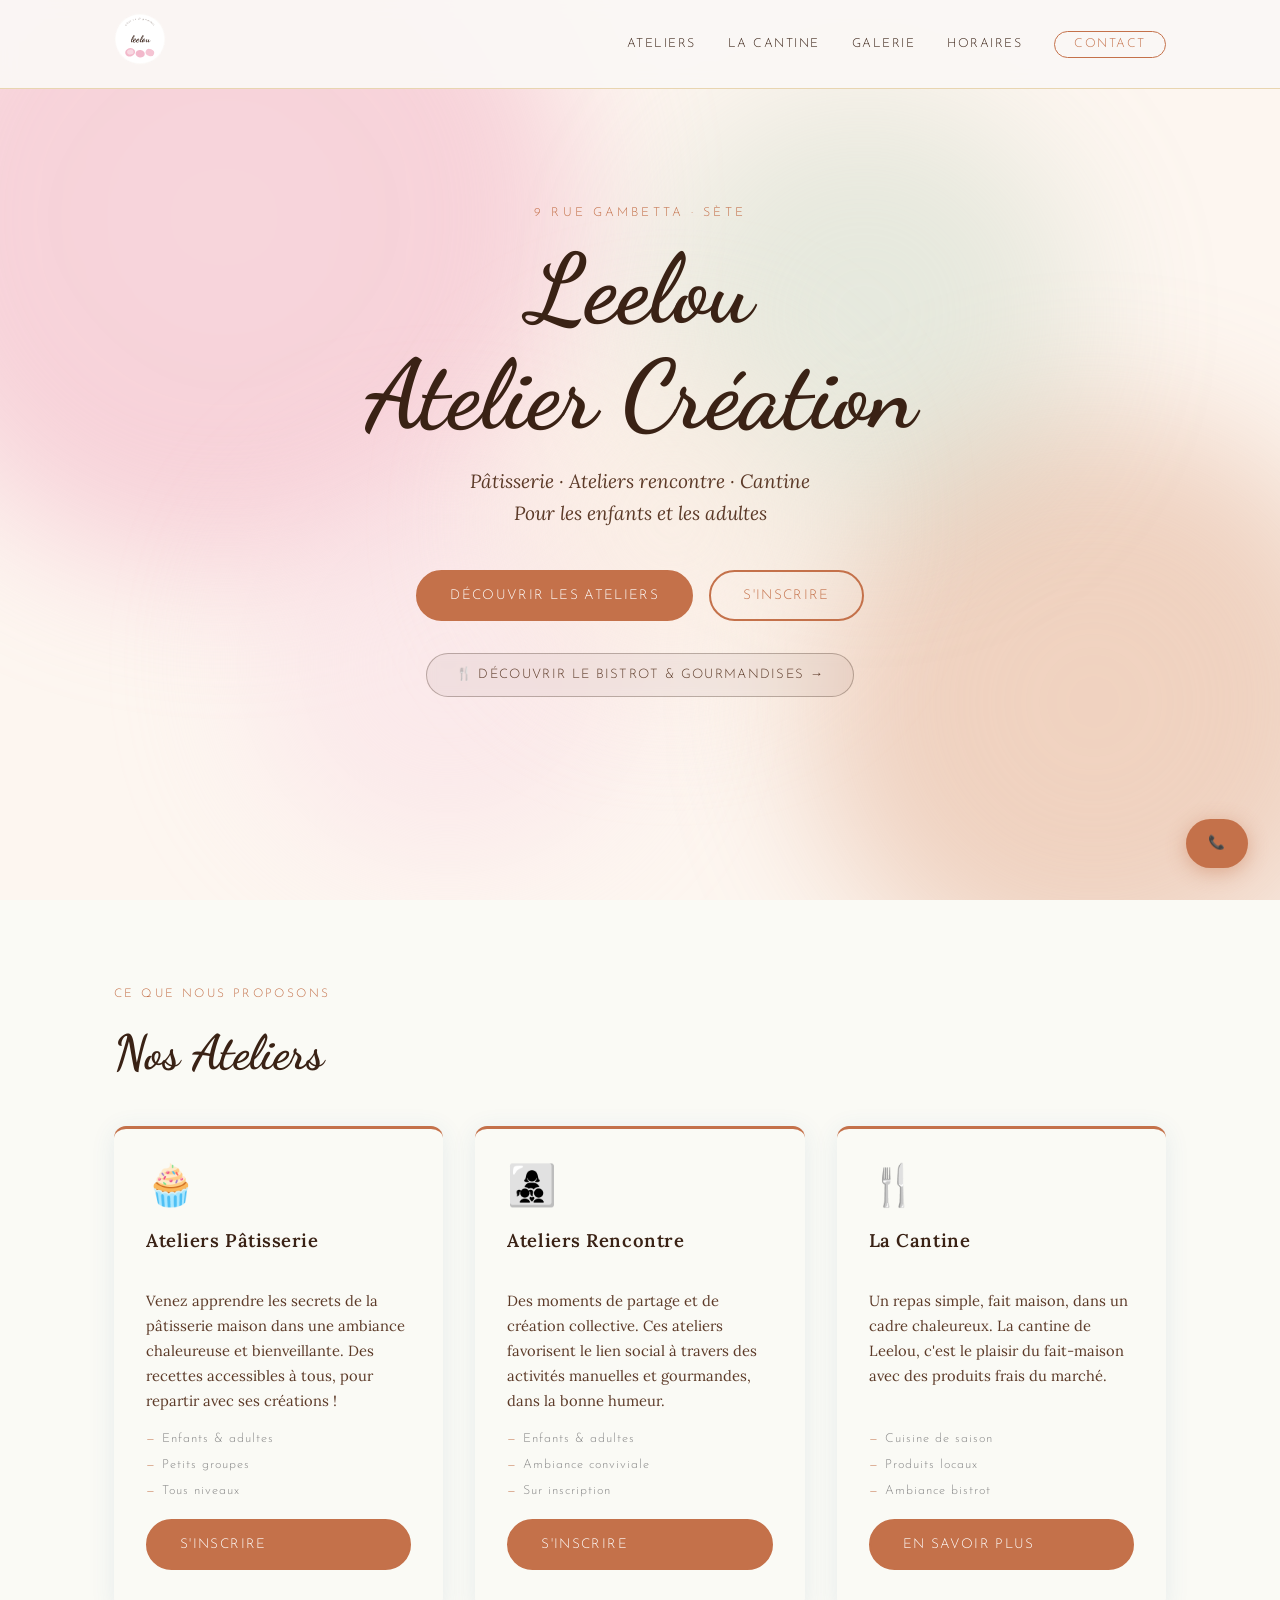
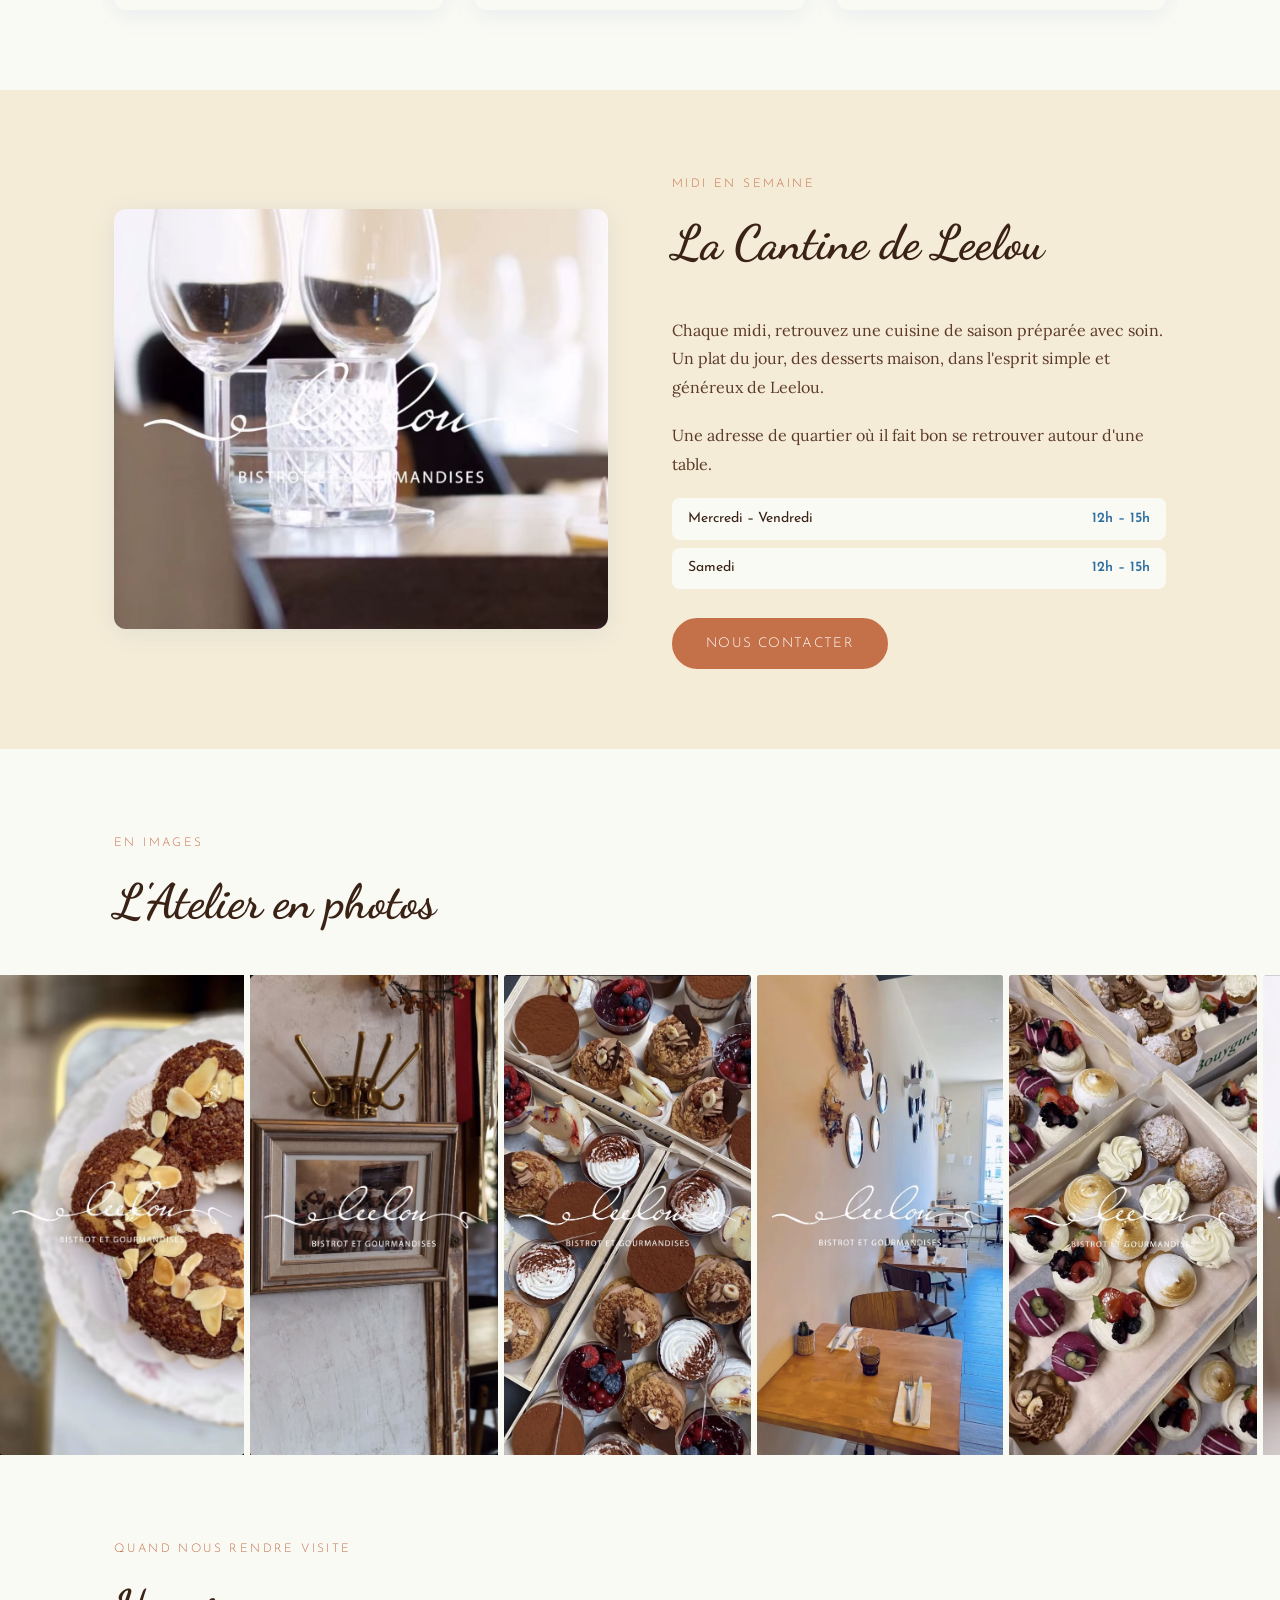
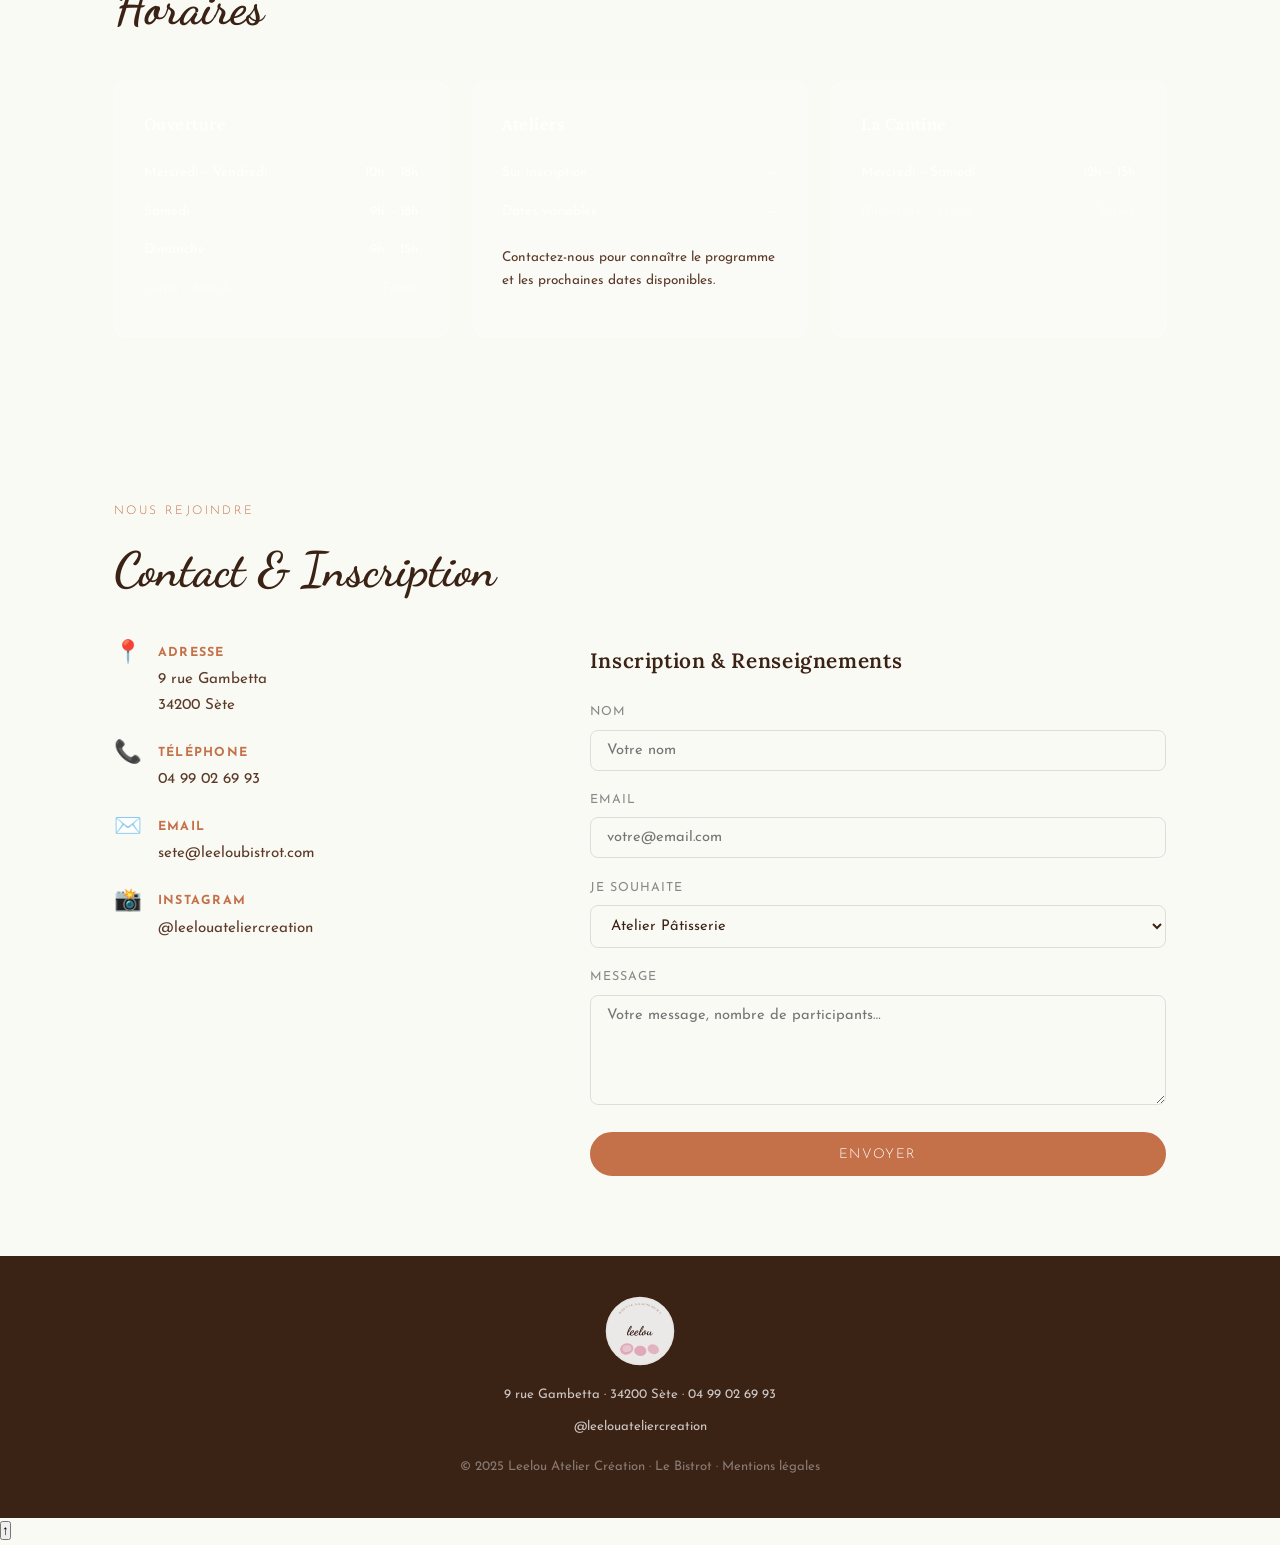
==== commit f6cf7722: "Atelier : fond CSS créatif + galerie horizontale - Hero atelier : fond aquarelle CSS (5 blobs coloré" ====
--- a/atelier.html
+++ b/atelier.html
@@ -46,18 +46,24 @@
   </header>
 
   <!-- ========== HERO ATELIER ========== -->
-  <section id="hero-atelier" style="background-image:url('images/atelier/atelier1.jpg')">
-    <div class="hero-overlay"></div>
-    <div class="hero-content">
-      <p class="hero-tagline">9 rue Gambetta · Sète</p>
+  <section id="hero-atelier">
+    <div class="hero-at-blobs" aria-hidden="true">
+      <div class="blob blob-1"></div>
+      <div class="blob blob-2"></div>
+      <div class="blob blob-3"></div>
+      <div class="blob blob-4"></div>
+      <div class="blob blob-5"></div>
+    </div>
+    <div class="hero-content hero-content--light">
+      <p class="hero-tagline hero-tagline--dark">9 rue Gambetta · Sète</p>
       <h1 class="hero-atelier-title">Leelou<br>Atelier Création</h1>
-      <p class="hero-sub">Pâtisserie · Ateliers rencontre · Cantine<br>Pour les enfants et les adultes</p>
+      <p class="hero-sub hero-sub--dark">Pâtisserie · Ateliers rencontre · Cantine<br>Pour les enfants et les adultes</p>
       <div class="hero-actions">
         <a href="#ateliers" class="btn btn-primary">Découvrir les ateliers</a>
-        <a href="#contact-at" class="btn btn-secondary">S'inscrire</a>
-      </div>
-      <a href="index.html" class="hero-switch-btn">
-        🍴 Découvrir le Bistrot & Gourmandises →
+        <a href="#contact-at" class="btn btn-outline-terra">S'inscrire</a>
+      </div>
+      <a href="index.html" class="hero-switch-btn hero-switch-btn--dark">
+        🍴 Découvrir le Bistrot &amp; Gourmandises →
       </a>
     </div>
   </section>
@@ -142,16 +148,17 @@
     <div class="container">
       <span class="section-label">En images</span>
       <h2>L'Atelier en photos</h2>
-      <div class="galerie-grid galerie-at-grid">
-        <div class="galerie-item"><img src="images/atelier/atelier1.jpg" alt="Atelier Leelou" loading="lazy" /></div>
-        <div class="galerie-item"><img src="images/atelier/atelier2.jpg" alt="Atelier Leelou" loading="lazy" /></div>
-        <div class="galerie-item"><img src="images/atelier/atelier3.jpg" alt="Atelier Leelou" loading="lazy" /></div>
-        <div class="galerie-item"><img src="images/atelier/atelier4.jpg" alt="Atelier Leelou" loading="lazy" /></div>
-        <div class="galerie-item"><img src="images/atelier/atelier5.jpg" alt="Atelier Leelou" loading="lazy" /></div>
-        <div class="galerie-item galerie-item--large"><img src="images/atelier/atelier7.jpg" alt="Atelier Leelou" loading="lazy" /></div>
-        <div class="galerie-item"><img src="images/atelier/atelier8.jpg" alt="Atelier Leelou" loading="lazy" /></div>
-        <div class="galerie-item"><img src="images/atelier/atelier9.jpg" alt="Atelier Leelou" loading="lazy" /></div>
-      </div>
+    </div>
+    <div class="galerie-strip-at" id="galerieStripAt">
+      <img src="images/atelier/atelier1.jpg" alt="Atelier Leelou" loading="lazy" />
+      <img src="images/atelier/atelier2.jpg" alt="Atelier Leelou" loading="lazy" />
+      <img src="images/atelier/atelier3.jpg" alt="Atelier Leelou" loading="lazy" />
+      <img src="images/atelier/atelier4.jpg" alt="Atelier Leelou" loading="lazy" />
+      <img src="images/atelier/atelier5.jpg" alt="Atelier Leelou" loading="lazy" />
+      <img src="images/atelier/atelier6.jpg" alt="Atelier Leelou" loading="lazy" />
+      <img src="images/atelier/atelier7.jpg" alt="Atelier Leelou" loading="lazy" />
+      <img src="images/atelier/atelier8.jpg" alt="Atelier Leelou" loading="lazy" />
+      <img src="images/atelier/atelier9.jpg" alt="Atelier Leelou" loading="lazy" />
     </div>
   </section>
 
--- a/css/style.css
+++ b/css/style.css
@@ -1003,7 +1003,7 @@
 }
 .page-404-inner .btn { display: inline-block; }
 
-/* ---------- HERO ATELIER ---------- */
+/* ---------- HERO ATELIER (fond CSS créatif) ---------- */
 #hero-atelier {
   position: relative;
   min-height: 100vh;
@@ -1011,19 +1011,124 @@
   align-items: center;
   justify-content: center;
   text-align: center;
-  background-size: cover;
-  background-position: center;
-  background-attachment: fixed;
+  background: #fdf6f0;
   overflow: hidden;
+}
+
+/* Blobs aquarelle */
+.hero-at-blobs { position: absolute; inset: 0; pointer-events: none; z-index: 0; }
+.blob {
+  position: absolute;
+  border-radius: 50%;
+  filter: blur(70px);
+  opacity: 0.55;
+}
+.blob-1 {
+  width: 55vw; height: 55vw;
+  top: -15%; left: -10%;
+  background: radial-gradient(circle, #f4bfce, #f0a8be);
+}
+.blob-2 {
+  width: 45vw; height: 45vw;
+  bottom: -10%; right: -8%;
+  background: radial-gradient(circle, #e8b89a, #c4714a88);
+}
+.blob-3 {
+  width: 35vw; height: 35vw;
+  top: 10%; right: 15%;
+  background: radial-gradient(circle, #b8d4c0, #7a8c5c66);
+  opacity: 0.35;
+}
+.blob-4 {
+  width: 30vw; height: 30vw;
+  bottom: 5%; left: 20%;
+  background: radial-gradient(circle, #fae3ea, #f7d0dc);
+  opacity: 0.5;
+}
+.blob-5 {
+  width: 25vw; height: 25vw;
+  top: 40%; left: 40%;
+  background: radial-gradient(circle, #fdf0e8, #f5e4d4);
+  opacity: 0.6;
+}
+
+/* Texte hero atelier sur fond clair */
+.hero-content--light { position: relative; z-index: 2; padding: 2rem 1.5rem; }
+.hero-tagline--dark {
+  font-family: var(--font-body);
+  font-size: 0.78rem;
+  font-weight: 300;
+  letter-spacing: 0.25em;
+  text-transform: uppercase;
+  color: var(--terra);
+  margin-bottom: 0.8rem;
 }
 .hero-atelier-title {
   font-family: var(--font-script);
   font-size: clamp(3rem, 9vw, 6rem);
-  color: #fff;
+  color: var(--brun);
   line-height: 1.1;
   margin-bottom: 1rem;
-  text-shadow: 0 2px 20px rgba(0,0,0,0.4);
-}
+}
+.hero-sub--dark {
+  font-family: var(--font-title);
+  font-style: italic;
+  font-size: clamp(0.95rem, 2vw, 1.2rem);
+  color: var(--brun-light);
+  max-width: 500px;
+  margin: 0 auto 2.5rem;
+}
+.btn-outline-terra {
+  background: transparent;
+  color: var(--terra);
+  border: 2px solid var(--terra);
+  padding: 0.75rem 2rem;
+  border-radius: 50px;
+  font-family: var(--font-body);
+  font-size: 0.85rem;
+  font-weight: 300;
+  letter-spacing: 0.1em;
+  text-transform: uppercase;
+  transition: var(--transition);
+  cursor: pointer;
+}
+.btn-outline-terra:hover { background: var(--terra); color: #fff; }
+
+.hero-switch-btn--dark {
+  border-color: rgba(58,34,21,0.3);
+  color: var(--brun-light);
+  background: rgba(58,34,21,0.05);
+}
+.hero-switch-btn--dark:hover {
+  background: rgba(58,34,21,0.1);
+  border-color: var(--brun-light);
+  color: var(--brun);
+}
+
+/* ---------- GALERIE ATELIER (bande horizontale) ---------- */
+#galerie-at { padding-bottom: 0; }
+.galerie-strip-at {
+  display: flex;
+  overflow-x: auto;
+  scroll-snap-type: x mandatory;
+  -webkit-overflow-scrolling: touch;
+  scrollbar-width: none;
+  gap: 6px;
+  margin-top: 2rem;
+  cursor: grab;
+}
+.galerie-strip-at::-webkit-scrollbar { display: none; }
+.galerie-strip-at.dragging { cursor: grabbing; }
+.galerie-strip-at img {
+  height: clamp(220px, 40vw, 480px);
+  width: auto;
+  flex-shrink: 0;
+  object-fit: cover;
+  scroll-snap-align: start;
+  display: block;
+  transition: opacity 0.2s;
+}
+.galerie-strip-at img:hover { opacity: 0.92; }
 
 /* ---------- ACTIVITÉS ---------- */
 .activites-grid {
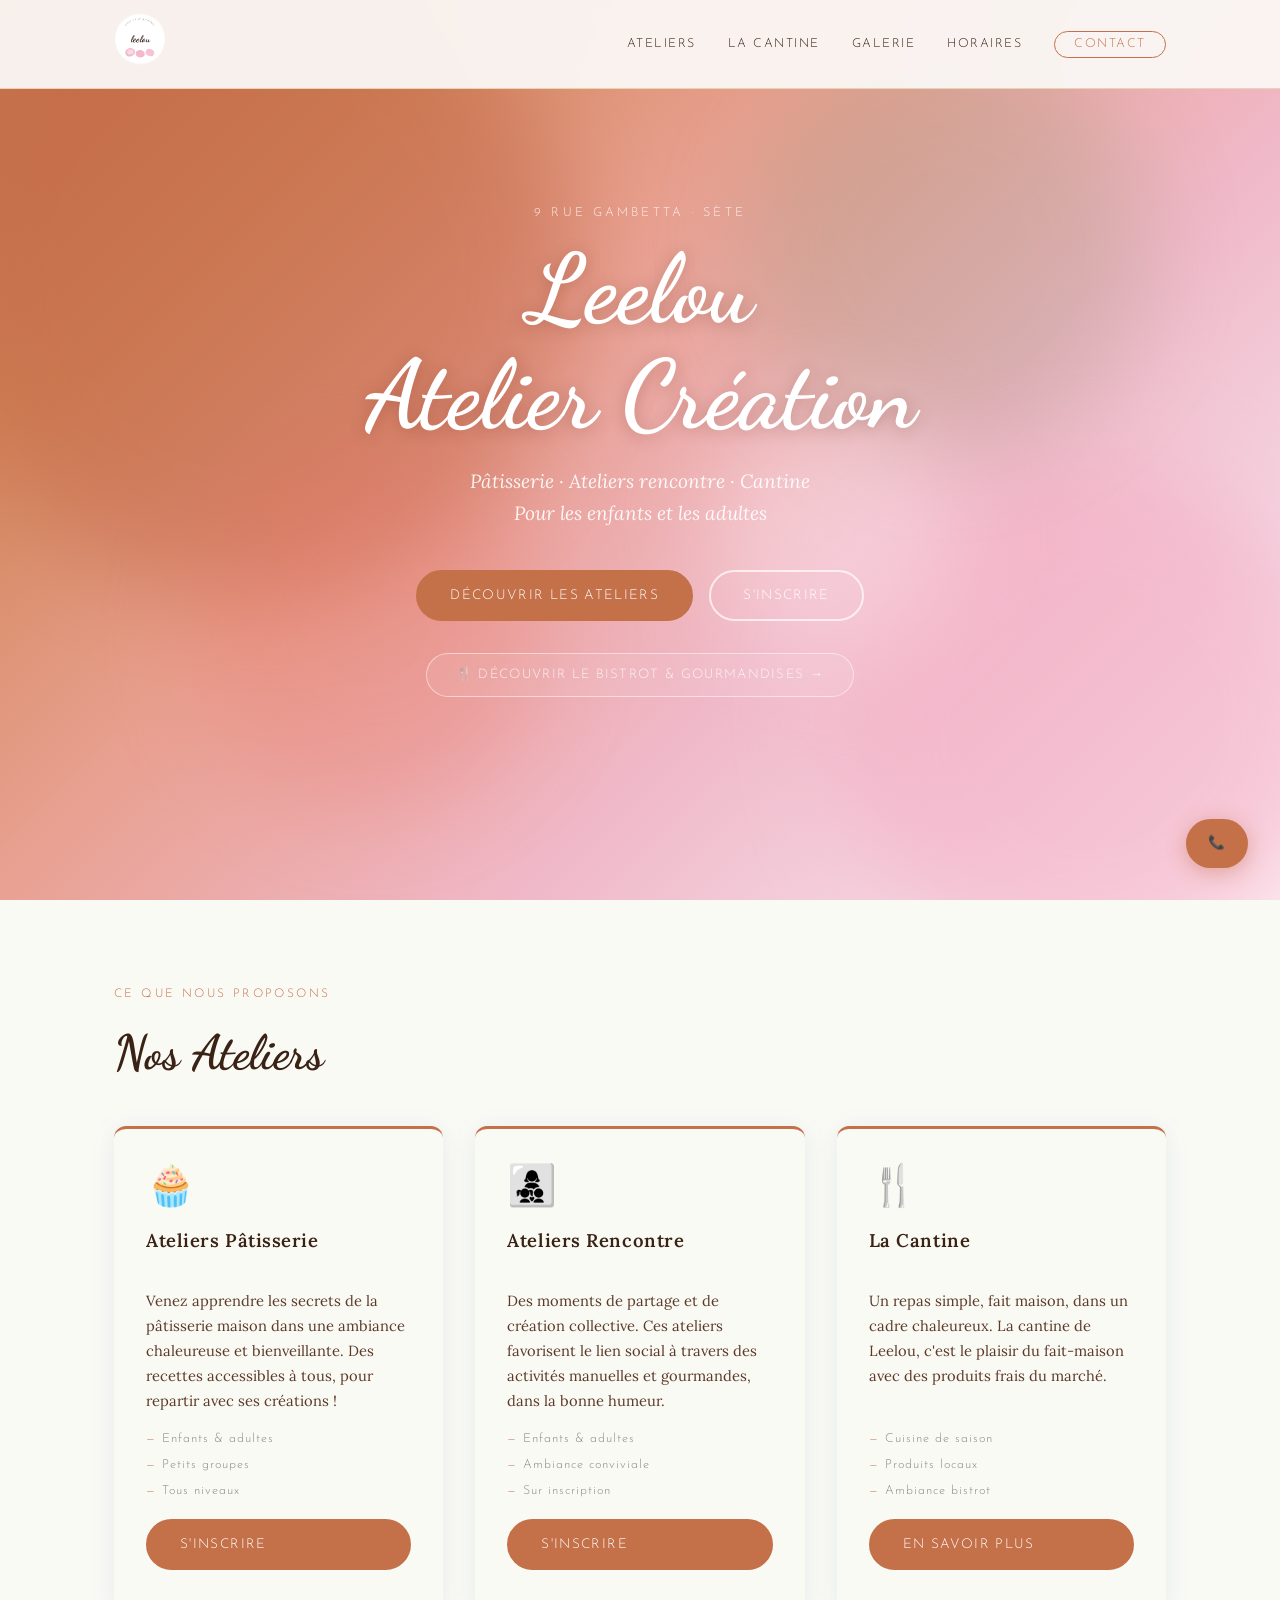
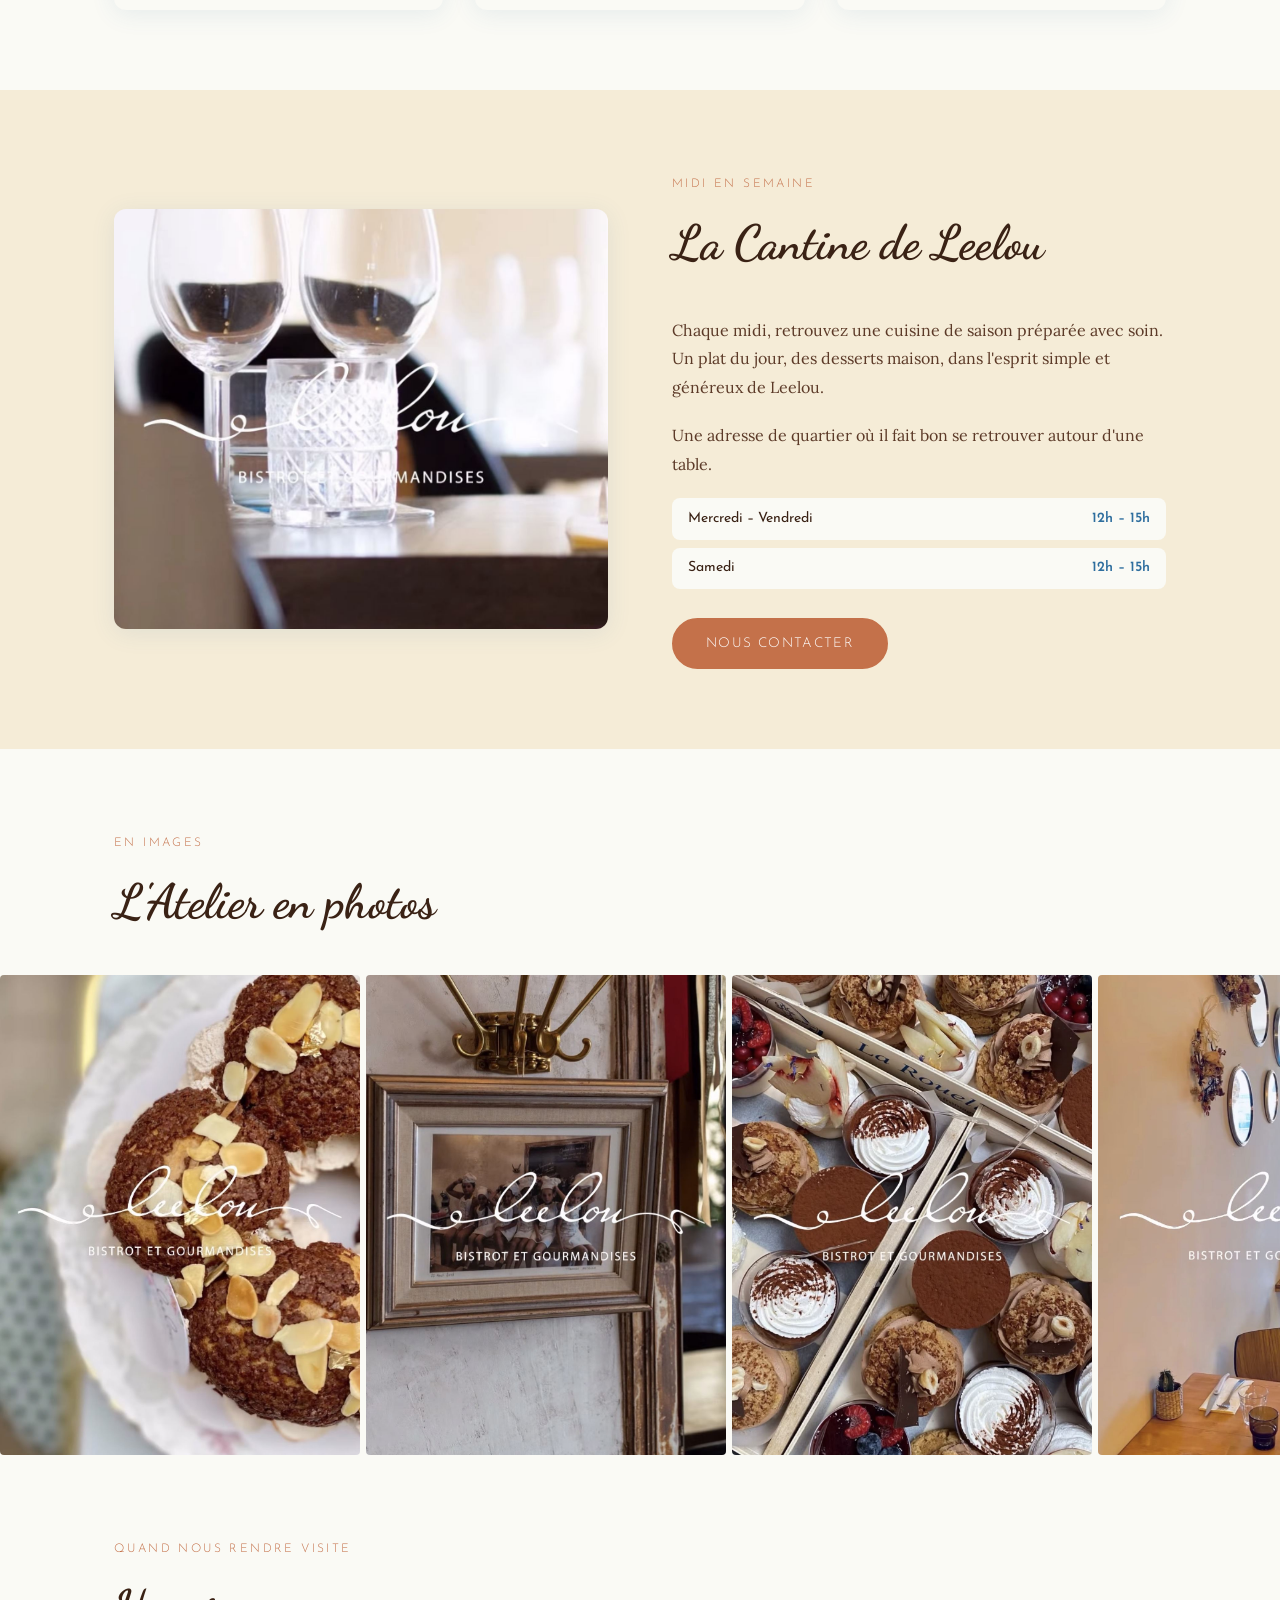
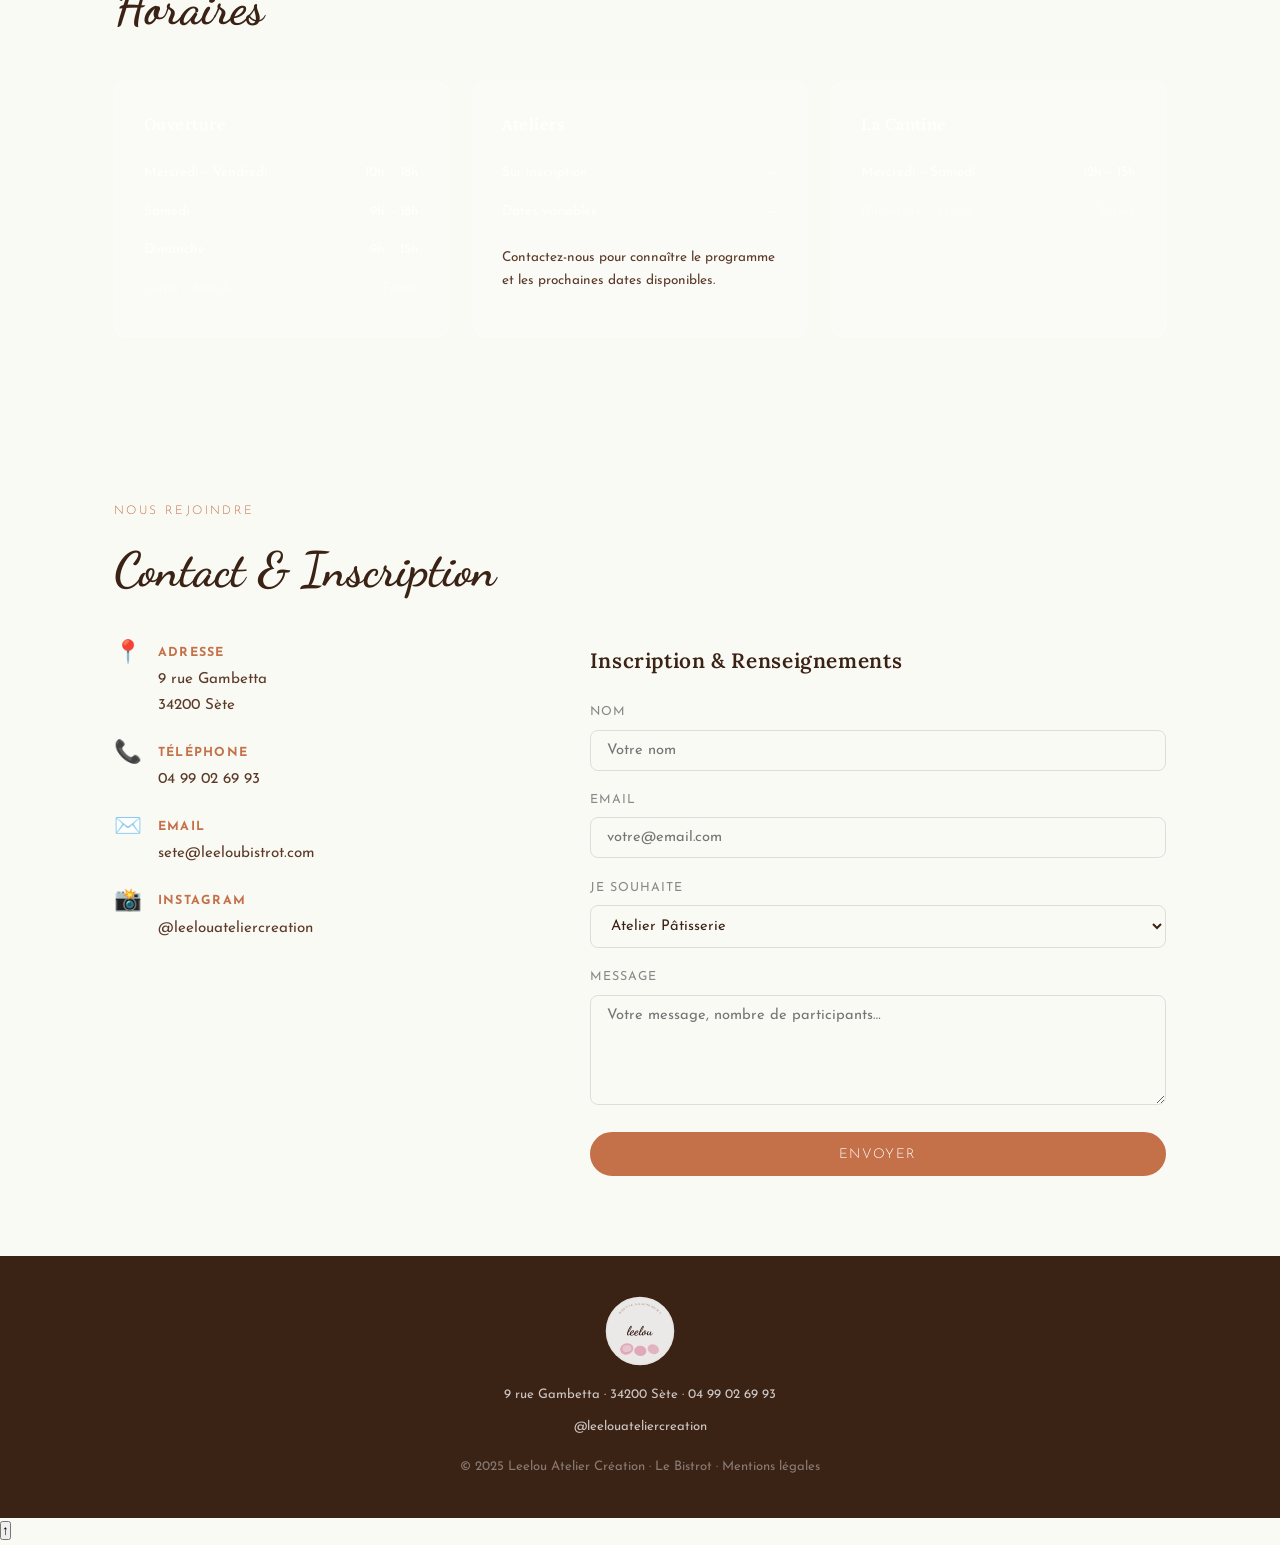
==== commit 7336e1ff: "Fix galerie atelier : dimensions fixes + suppression lazy loading - Images : width clamp(180-360px) " ====
--- a/atelier.html
+++ b/atelier.html
@@ -150,15 +150,15 @@
       <h2>L'Atelier en photos</h2>
     </div>
     <div class="galerie-strip-at" id="galerieStripAt">
-      <img src="images/atelier/atelier1.jpg" alt="Atelier Leelou" loading="lazy" />
-      <img src="images/atelier/atelier2.jpg" alt="Atelier Leelou" loading="lazy" />
-      <img src="images/atelier/atelier3.jpg" alt="Atelier Leelou" loading="lazy" />
-      <img src="images/atelier/atelier4.jpg" alt="Atelier Leelou" loading="lazy" />
-      <img src="images/atelier/atelier5.jpg" alt="Atelier Leelou" loading="lazy" />
-      <img src="images/atelier/atelier6.jpg" alt="Atelier Leelou" loading="lazy" />
-      <img src="images/atelier/atelier7.jpg" alt="Atelier Leelou" loading="lazy" />
-      <img src="images/atelier/atelier8.jpg" alt="Atelier Leelou" loading="lazy" />
-      <img src="images/atelier/atelier9.jpg" alt="Atelier Leelou" loading="lazy" />
+      <img src="images/atelier/atelier1.jpg" alt="Atelier Leelou" />
+      <img src="images/atelier/atelier2.jpg" alt="Atelier Leelou" />
+      <img src="images/atelier/atelier3.jpg" alt="Atelier Leelou" />
+      <img src="images/atelier/atelier4.jpg" alt="Atelier Leelou" />
+      <img src="images/atelier/atelier5.jpg" alt="Atelier Leelou" />
+      <img src="images/atelier/atelier6.jpg" alt="Atelier Leelou" />
+      <img src="images/atelier/atelier7.jpg" alt="Atelier Leelou" />
+      <img src="images/atelier/atelier8.jpg" alt="Atelier Leelou" />
+      <img src="images/atelier/atelier9.jpg" alt="Atelier Leelou" />
     </div>
   </section>
 
--- a/css/style.css
+++ b/css/style.css
@@ -1011,48 +1011,57 @@
   align-items: center;
   justify-content: center;
   text-align: center;
-  background: #fdf6f0;
+  background:
+    linear-gradient(135deg,
+      #c4714a 0%,
+      #d4895e 20%,
+      #e8a090 40%,
+      #f0b8c8 65%,
+      #f5d8e4 85%,
+      #fdf0f4 100%
+    );
   overflow: hidden;
 }
 
-/* Blobs aquarelle */
+/* Taches aquarelle en surimpression */
 .hero-at-blobs { position: absolute; inset: 0; pointer-events: none; z-index: 0; }
 .blob {
   position: absolute;
   border-radius: 50%;
-  filter: blur(70px);
-  opacity: 0.55;
+  filter: blur(48px);
 }
 .blob-1 {
-  width: 55vw; height: 55vw;
-  top: -15%; left: -10%;
-  background: radial-gradient(circle, #f4bfce, #f0a8be);
+  width: 50vw; height: 50vw;
+  top: -5%; left: -5%;
+  background: #bf6040;
+  opacity: 0.45;
 }
 .blob-2 {
-  width: 45vw; height: 45vw;
-  bottom: -10%; right: -8%;
-  background: radial-gradient(circle, #e8b89a, #c4714a88);
+  width: 40vw; height: 40vw;
+  bottom: -8%; right: -5%;
+  background: #f4a8c0;
+  opacity: 0.50;
 }
 .blob-3 {
-  width: 35vw; height: 35vw;
-  top: 10%; right: 15%;
-  background: radial-gradient(circle, #b8d4c0, #7a8c5c66);
+  width: 32vw; height: 32vw;
+  top: 5%; right: 10%;
+  background: #7a8c5c;
+  opacity: 0.20;
+}
+.blob-4 {
+  width: 28vw; height: 28vw;
+  bottom: 10%; left: 15%;
+  background: #e87060;
+  opacity: 0.25;
+}
+.blob-5 {
+  width: 20vw; height: 20vw;
+  top: 45%; right: 25%;
+  background: #fff0f4;
   opacity: 0.35;
 }
-.blob-4 {
-  width: 30vw; height: 30vw;
-  bottom: 5%; left: 20%;
-  background: radial-gradient(circle, #fae3ea, #f7d0dc);
-  opacity: 0.5;
-}
-.blob-5 {
-  width: 25vw; height: 25vw;
-  top: 40%; left: 40%;
-  background: radial-gradient(circle, #fdf0e8, #f5e4d4);
-  opacity: 0.6;
-}
-
-/* Texte hero atelier sur fond clair */
+
+/* Texte hero atelier sur fond dégradé terracotta */
 .hero-content--light { position: relative; z-index: 2; padding: 2rem 1.5rem; }
 .hero-tagline--dark {
   font-family: var(--font-body);
@@ -1060,28 +1069,29 @@
   font-weight: 300;
   letter-spacing: 0.25em;
   text-transform: uppercase;
-  color: var(--terra);
+  color: rgba(255,255,255,0.85);
   margin-bottom: 0.8rem;
 }
 .hero-atelier-title {
   font-family: var(--font-script);
   font-size: clamp(3rem, 9vw, 6rem);
-  color: var(--brun);
+  color: #fff;
   line-height: 1.1;
   margin-bottom: 1rem;
+  text-shadow: 0 2px 16px rgba(100,30,10,0.25);
 }
 .hero-sub--dark {
   font-family: var(--font-title);
   font-style: italic;
   font-size: clamp(0.95rem, 2vw, 1.2rem);
-  color: var(--brun-light);
+  color: rgba(255,255,255,0.90);
   max-width: 500px;
   margin: 0 auto 2.5rem;
 }
 .btn-outline-terra {
   background: transparent;
-  color: var(--terra);
-  border: 2px solid var(--terra);
+  color: #fff;
+  border: 2px solid rgba(255,255,255,0.7);
   padding: 0.75rem 2rem;
   border-radius: 50px;
   font-family: var(--font-body);
@@ -1092,17 +1102,17 @@
   transition: var(--transition);
   cursor: pointer;
 }
-.btn-outline-terra:hover { background: var(--terra); color: #fff; }
+.btn-outline-terra:hover { background: rgba(255,255,255,0.18); border-color: #fff; }
 
 .hero-switch-btn--dark {
-  border-color: rgba(58,34,21,0.3);
-  color: var(--brun-light);
-  background: rgba(58,34,21,0.05);
+  border-color: rgba(255,255,255,0.5);
+  color: rgba(255,255,255,0.85);
+  background: rgba(255,255,255,0.08);
 }
 .hero-switch-btn--dark:hover {
-  background: rgba(58,34,21,0.1);
-  border-color: var(--brun-light);
-  color: var(--brun);
+  background: rgba(255,255,255,0.20);
+  border-color: #fff;
+  color: #fff;
 }
 
 /* ---------- GALERIE ATELIER (bande horizontale) ---------- */
@@ -1120,15 +1130,16 @@
 .galerie-strip-at::-webkit-scrollbar { display: none; }
 .galerie-strip-at.dragging { cursor: grabbing; }
 .galerie-strip-at img {
-  height: clamp(220px, 40vw, 480px);
-  width: auto;
+  height: clamp(240px, 42vw, 480px);
+  width: clamp(180px, 30vw, 360px);
   flex-shrink: 0;
   object-fit: cover;
   scroll-snap-align: start;
   display: block;
   transition: opacity 0.2s;
-}
-.galerie-strip-at img:hover { opacity: 0.92; }
+  border-radius: 4px;
+}
+.galerie-strip-at img:hover { opacity: 0.88; cursor: zoom-in; }
 
 /* ---------- ACTIVITÉS ---------- */
 .activites-grid {
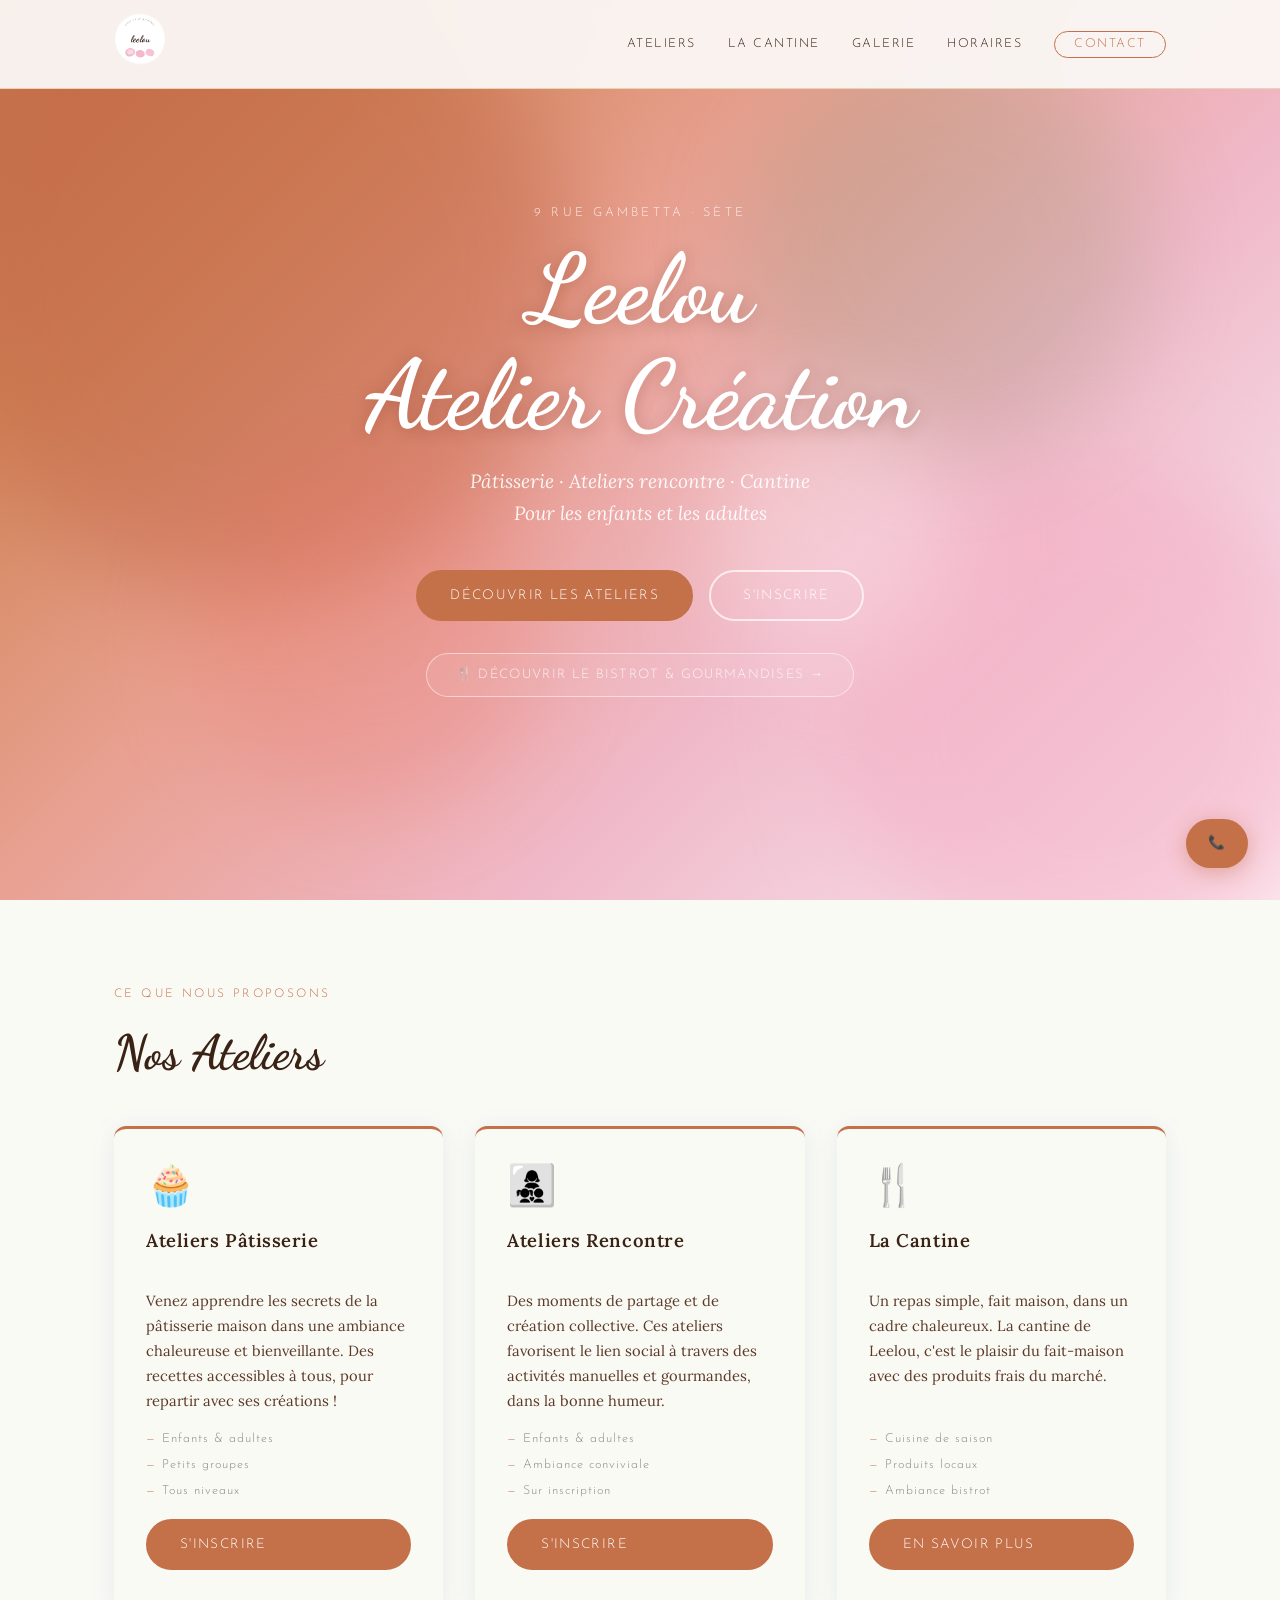
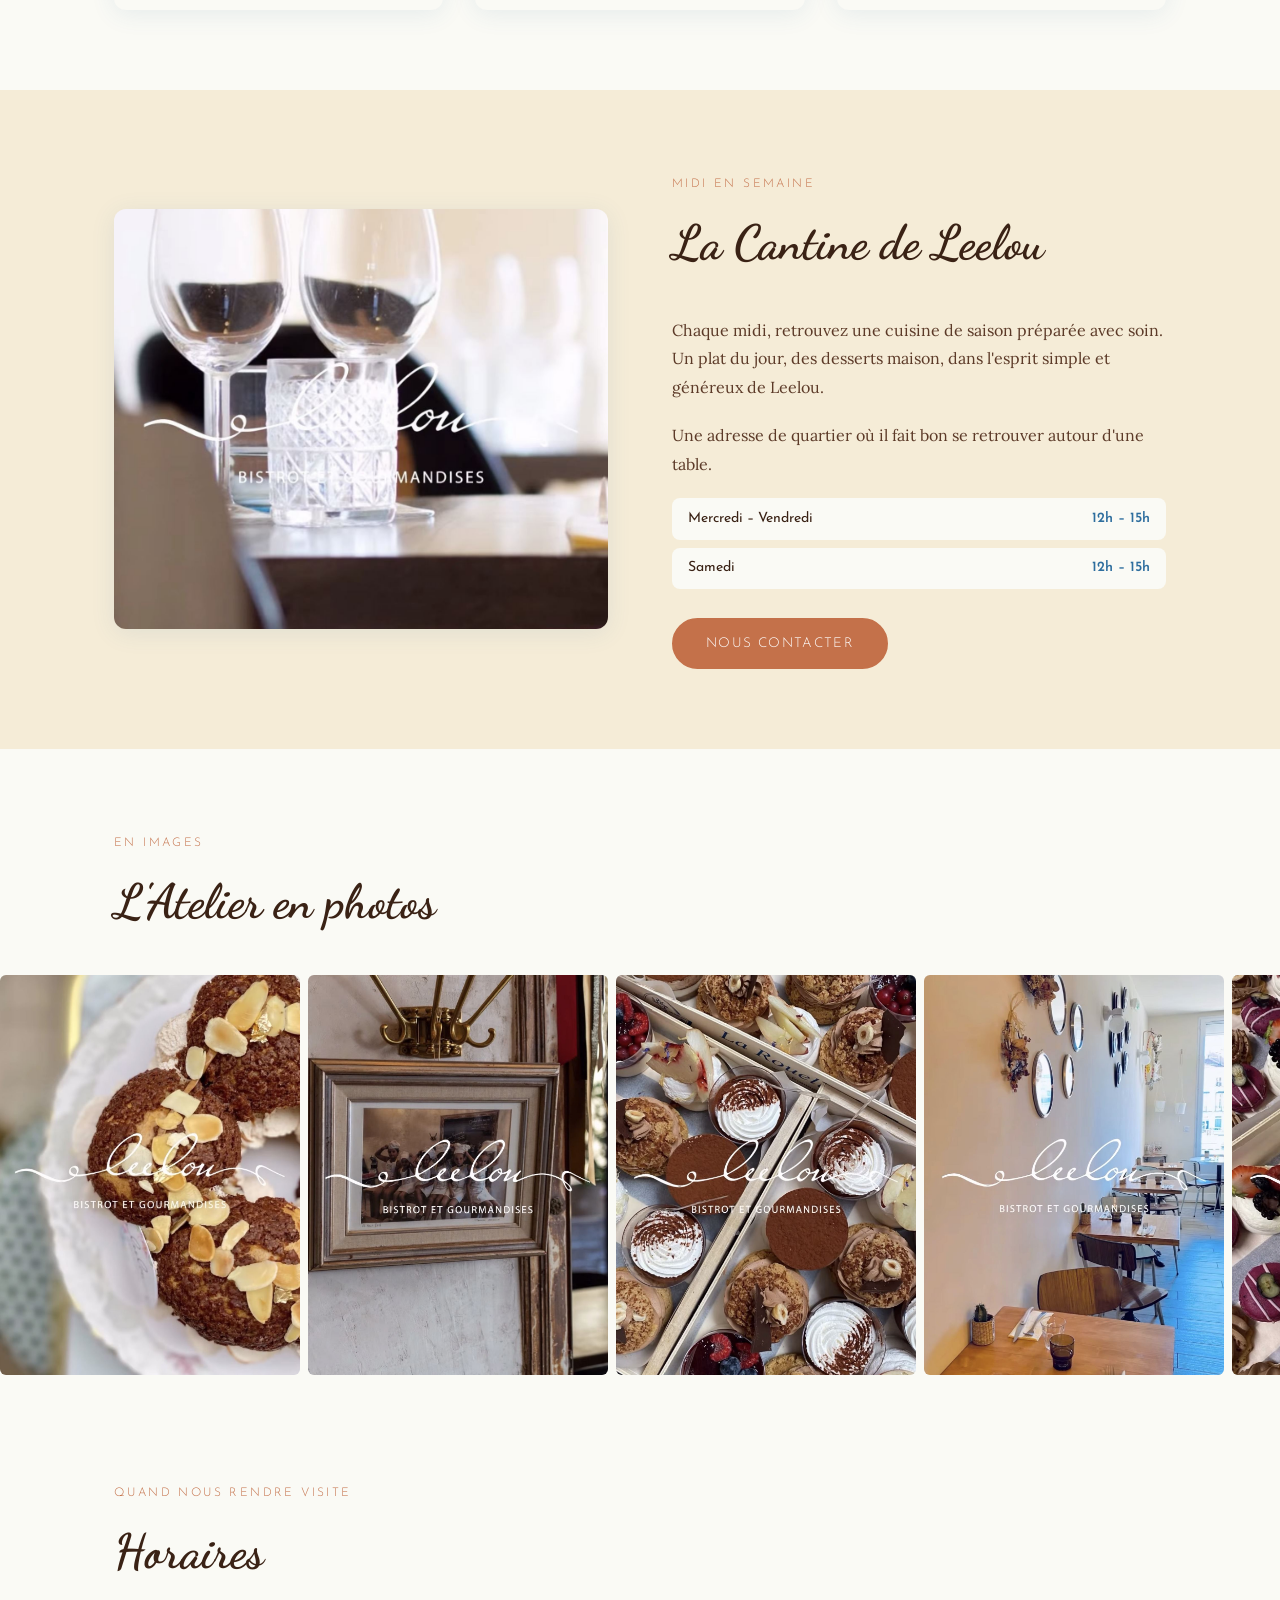
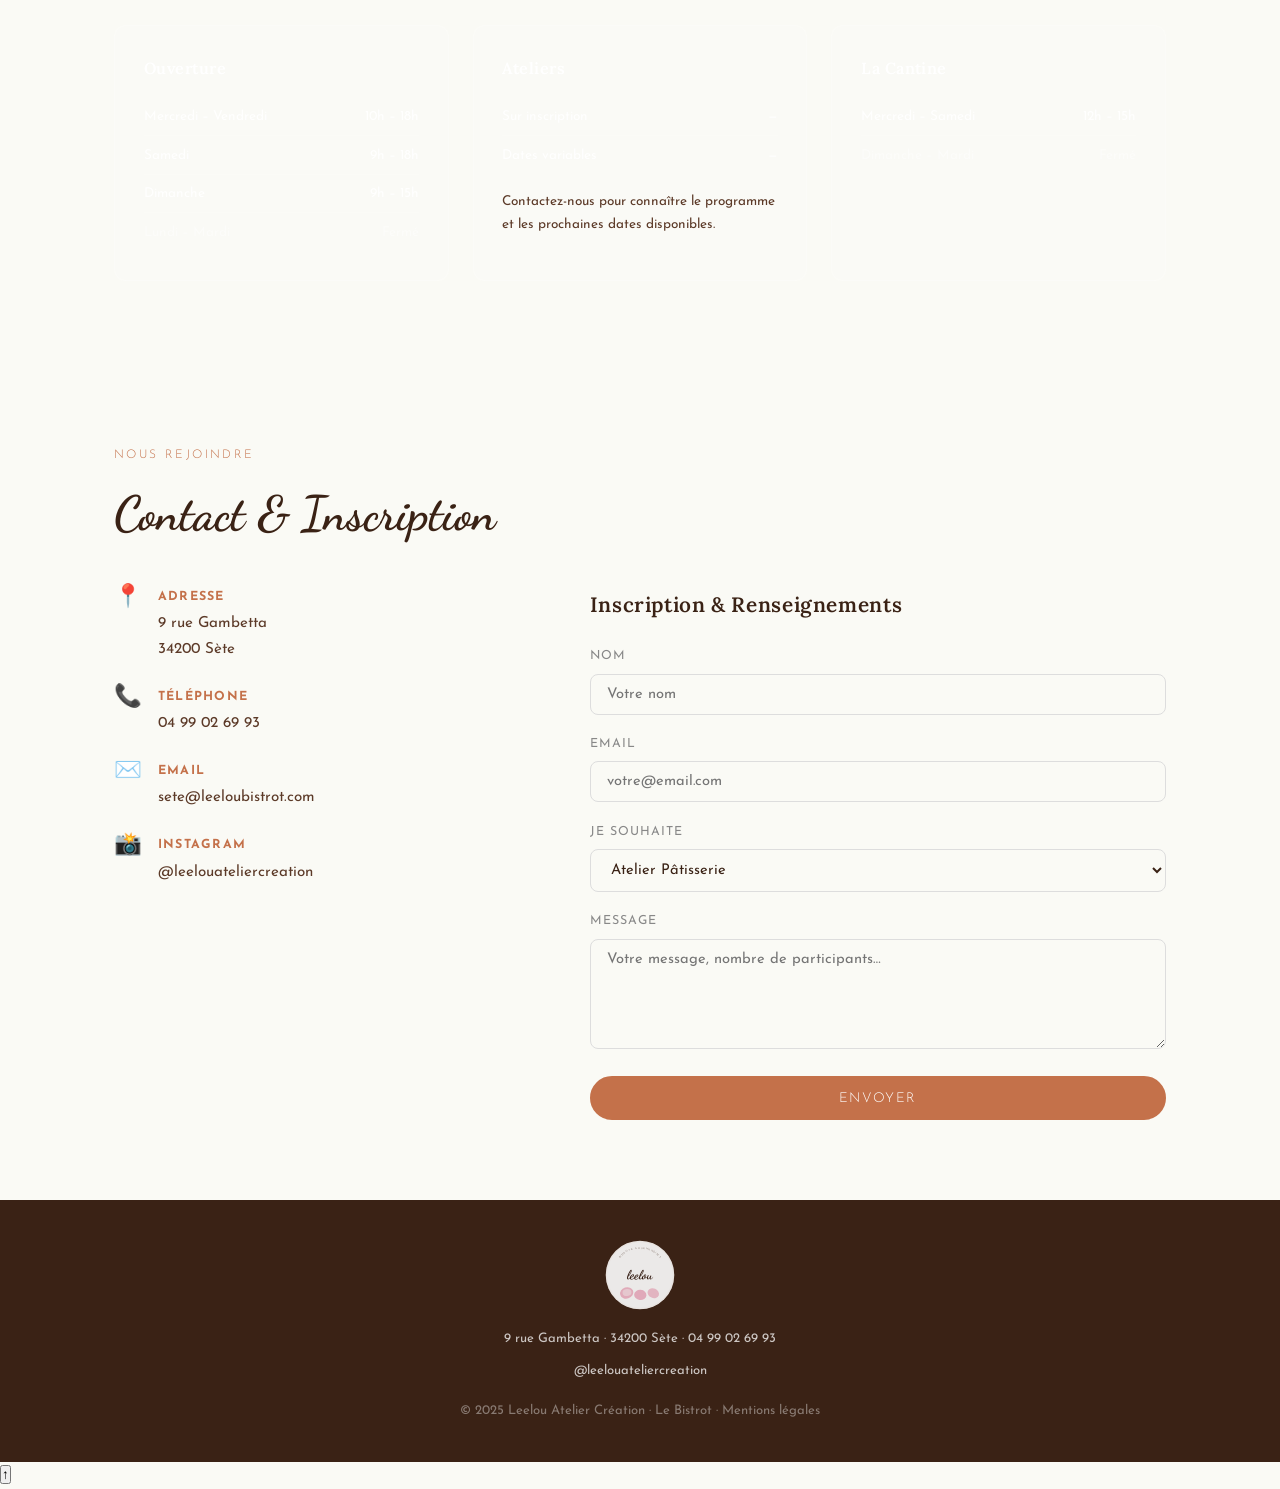
==== commit b4a432a6: "Replace JS scroll with CSS animation for infinite gallery auto-scroll Use @keyframes gsScroll transl" ====
--- a/atelier.html
+++ b/atelier.html
@@ -150,15 +150,17 @@
       <h2>L'Atelier en photos</h2>
     </div>
     <div class="galerie-strip-at" id="galerieStripAt">
-      <img src="images/atelier/atelier1.jpg" alt="Atelier Leelou" />
-      <img src="images/atelier/atelier2.jpg" alt="Atelier Leelou" />
-      <img src="images/atelier/atelier3.jpg" alt="Atelier Leelou" />
-      <img src="images/atelier/atelier4.jpg" alt="Atelier Leelou" />
-      <img src="images/atelier/atelier5.jpg" alt="Atelier Leelou" />
-      <img src="images/atelier/atelier6.jpg" alt="Atelier Leelou" />
-      <img src="images/atelier/atelier7.jpg" alt="Atelier Leelou" />
-      <img src="images/atelier/atelier8.jpg" alt="Atelier Leelou" />
-      <img src="images/atelier/atelier9.jpg" alt="Atelier Leelou" />
+      <div class="gstrack">
+        <img src="images/atelier/atelier1.jpg" alt="Atelier Leelou" />
+        <img src="images/atelier/atelier2.jpg" alt="Atelier Leelou" />
+        <img src="images/atelier/atelier3.jpg" alt="Atelier Leelou" />
+        <img src="images/atelier/atelier4.jpg" alt="Atelier Leelou" />
+        <img src="images/atelier/atelier5.jpg" alt="Atelier Leelou" />
+        <img src="images/atelier/atelier6.jpg" alt="Atelier Leelou" />
+        <img src="images/atelier/atelier7.jpg" alt="Atelier Leelou" />
+        <img src="images/atelier/atelier8.jpg" alt="Atelier Leelou" />
+        <img src="images/atelier/atelier9.jpg" alt="Atelier Leelou" />
+      </div>
     </div>
   </section>
 
--- a/css/style.css
+++ b/css/style.css
@@ -1117,29 +1117,35 @@
 
 /* ---------- GALERIE ATELIER (bande horizontale) ---------- */
 #galerie-at { padding-bottom: 0; }
+@keyframes gsScroll {
+  from { transform: translateX(0); }
+  to   { transform: translateX(-50%); }
+}
 .galerie-strip-at {
-  display: flex;
-  overflow-x: auto;
-  scroll-snap-type: x mandatory;
-  -webkit-overflow-scrolling: touch;
-  scrollbar-width: none;
-  gap: 6px;
+  overflow: hidden;
+  width: 100%;
   margin-top: 2rem;
-  cursor: grab;
-}
-.galerie-strip-at::-webkit-scrollbar { display: none; }
-.galerie-strip-at.dragging { cursor: grabbing; }
-.galerie-strip-at img {
-  height: clamp(240px, 42vw, 480px);
-  width: clamp(180px, 30vw, 360px);
+  padding-bottom: 1.5rem;
+}
+.gstrack {
+  display: flex;
+  flex-wrap: nowrap;
+  gap: 8px;
+  width: max-content;
+  animation: gsScroll 30s linear infinite;
+}
+.galerie-strip-at:hover .gstrack { animation-play-state: paused; }
+.galerie-strip-at.touch-paused .gstrack { animation-play-state: paused; }
+.gstrack img {
+  display: block;
+  height: 400px;
+  width: 300px;
+  min-width: 300px;
+  max-width: 300px;
+  object-fit: cover;
   flex-shrink: 0;
-  object-fit: cover;
-  scroll-snap-align: start;
-  display: block;
-  transition: opacity 0.2s;
-  border-radius: 4px;
-}
-.galerie-strip-at img:hover { opacity: 0.88; cursor: zoom-in; }
+  border-radius: 6px;
+}
 
 /* ---------- ACTIVITÉS ---------- */
 .activites-grid {
@@ -1233,9 +1239,156 @@
 /* ---------- GALERIE ATELIER ---------- */
 .galerie-at-grid { margin-top: 0.5rem; }
 
-/* ---------- RESPONSIVE ATELIER ---------- */
+/* =============================================
+   RESPONSIVE — TABLETTE (≤ 900px)
+   ============================================= */
 @media (max-width: 900px) {
+
+  /* Bistrot */
+  .contact-grid  { grid-template-columns: 1fr; gap: 2.5rem; }
+
+  /* Atelier */
+  .activites-grid       { grid-template-columns: 1fr 1fr; gap: 1.5rem; }
+  .cantine-at-grid      { grid-template-columns: 1fr; gap: 2rem; }
+  .cantine-at-image img { height: 280px; }
+}
+
+/* =============================================
+   RESPONSIVE — MOBILE (≤ 768px)
+   ============================================= */
+@media (max-width: 768px) {
+
+  /* Sections */
+  section { padding: 3rem 0; }
+  .container { padding: 0 1.2rem; }
+
+  /* ---------- NAV ---------- */
+  .nav-container { padding: 0 1rem; }
+  .nav-links {
+    display: none;
+    flex-direction: column;
+    position: absolute;
+    top: 100%; left: 0; right: 0;
+    background: rgba(250,247,245,0.98);
+    backdrop-filter: blur(10px);
+    padding: 1.2rem 1.5rem;
+    gap: 1rem;
+    border-bottom: 1px solid var(--beige-dark);
+    box-shadow: 0 8px 24px rgba(0,0,0,0.10);
+    z-index: 99;
+  }
+  .nav-links.open { display: flex; }
+  .nav-toggle     { display: flex; }
+  .nav-cta, .nav-atelier {
+    display: inline-block;
+    width: fit-content;
+  }
+
+  /* ---------- HERO BISTROT ---------- */
+  .hero-actions   { flex-direction: column; align-items: center; }
+  .hero-switch-btn { font-size: 0.75rem; padding: 0.5rem 1.3rem; }
+  .logo-svg--hero { width: min(170px, 50vw); height: min(170px, 50vw); }
+
+  /* ---------- HERO ATELIER ---------- */
+  .hero-atelier-title { font-size: clamp(2.4rem, 12vw, 4rem); }
+  .blob-1 { width: 80vw; height: 80vw; }
+  .blob-2 { width: 70vw; height: 70vw; }
+  .blob-3 { width: 50vw; height: 50vw; }
+
+  /* ---------- À PROPOS ---------- */
+  .apropos-grid { grid-template-columns: 1fr; gap: 2rem; }
+  .apropos-image img { height: 240px; }
+
+  /* ---------- MENU ---------- */
+  .menu-tabs { gap: 0.4rem; }
+  .tab-btn   { padding: 0.45rem 1rem; font-size: 0.72rem; }
+  .menu-grid { grid-template-columns: 1fr; }
+  .cantine-formula { flex-direction: column; gap: 1rem; }
+  .formula-card    { min-width: unset; }
+
+  /* ---------- GALERIE BISTROT ---------- */
+  .galerie-grid             { grid-template-columns: 1fr 1fr; }
+  .galerie-item--large      { grid-column: span 2; }
+  .galerie-item img         { height: 160px; }
+  .galerie-item--large img  { height: 200px; }
+
+  /* ---------- GALERIE ATELIER strip ---------- */
+  .gstrack img {
+    height: 280px;
+    width: 220px;
+    min-width: 220px;
+    max-width: 220px;
+  }
+
+  /* ---------- HORAIRES ---------- */
+  .horaires-grid { grid-template-columns: 1fr 1fr; gap: 1rem; }
+
+  /* ---------- CONTACT ---------- */
+  .contact-info { gap: 1.2rem; }
+  .contact-map iframe { height: 220px; }
+
+  /* ---------- ACTIVITÉS ATELIER ---------- */
   .activites-grid { grid-template-columns: 1fr; }
-  .cantine-at-grid { grid-template-columns: 1fr; gap: 2rem; }
-  .cantine-at-image img { height: 280px; }
-}
+  .activite-card  { padding: 2rem 1.5rem; }
+
+  /* ---------- CANTINE ATELIER ---------- */
+  .cantine-at-image img { height: 220px; }
+  .cantine-at-horaires  { gap: 0.4rem; }
+
+  /* ---------- FOOTER ---------- */
+  #footer       { padding: 2.5rem 0 1.5rem; }
+  .footer-inner { gap: 0.4rem; text-align: center; }
+
+  /* ---------- BOUTONS FIXES ---------- */
+  .btn-float      { padding: 0.9rem; border-radius: 50%; }
+  .btn-float__text{ display: none; }
+
+  /* ---------- MENTIONS / 404 ---------- */
+  .mentions-main    { padding: 5rem 0 3rem; }
+  .page-404         { padding: 5rem 1.5rem; }
+  .page-404-code    { font-size: 6rem; }
+}
+
+/* =============================================
+   RESPONSIVE — PETIT MOBILE (≤ 480px)
+   ============================================= */
+@media (max-width: 480px) {
+
+  /* Nav */
+  .logo-svg--nav { width: 42px; height: 42px; }
+
+  /* Galerie bistrot : 1 colonne */
+  .galerie-grid, .galerie-item--large { grid-template-columns: 1fr; grid-column: span 1; }
+  .galerie-item img, .galerie-item--large img { height: 200px; }
+
+  /* Horaires : 1 colonne */
+  .horaires-grid { grid-template-columns: 1fr; }
+
+  /* Menu tabs : scroll horizontal */
+  .menu-tabs {
+    flex-wrap: nowrap;
+    overflow-x: auto;
+    padding-bottom: 0.5rem;
+    -webkit-overflow-scrolling: touch;
+    scrollbar-width: none;
+  }
+  .menu-tabs::-webkit-scrollbar { display: none; }
+  .tab-btn { flex-shrink: 0; }
+
+  /* Activités atelier : 1 col */
+  .activites-grid { grid-template-columns: 1fr; }
+
+  /* Galerie atelier strip : images plus larges */
+  .gstrack img {
+    height: 220px;
+    width: 260px;
+    min-width: 260px;
+    max-width: 260px;
+  }
+
+  /* Formulaire */
+  .form-submit { font-size: 0.8rem; }
+
+  /* Cantine formules */
+  .cantine-formula { flex-direction: column; }
+}
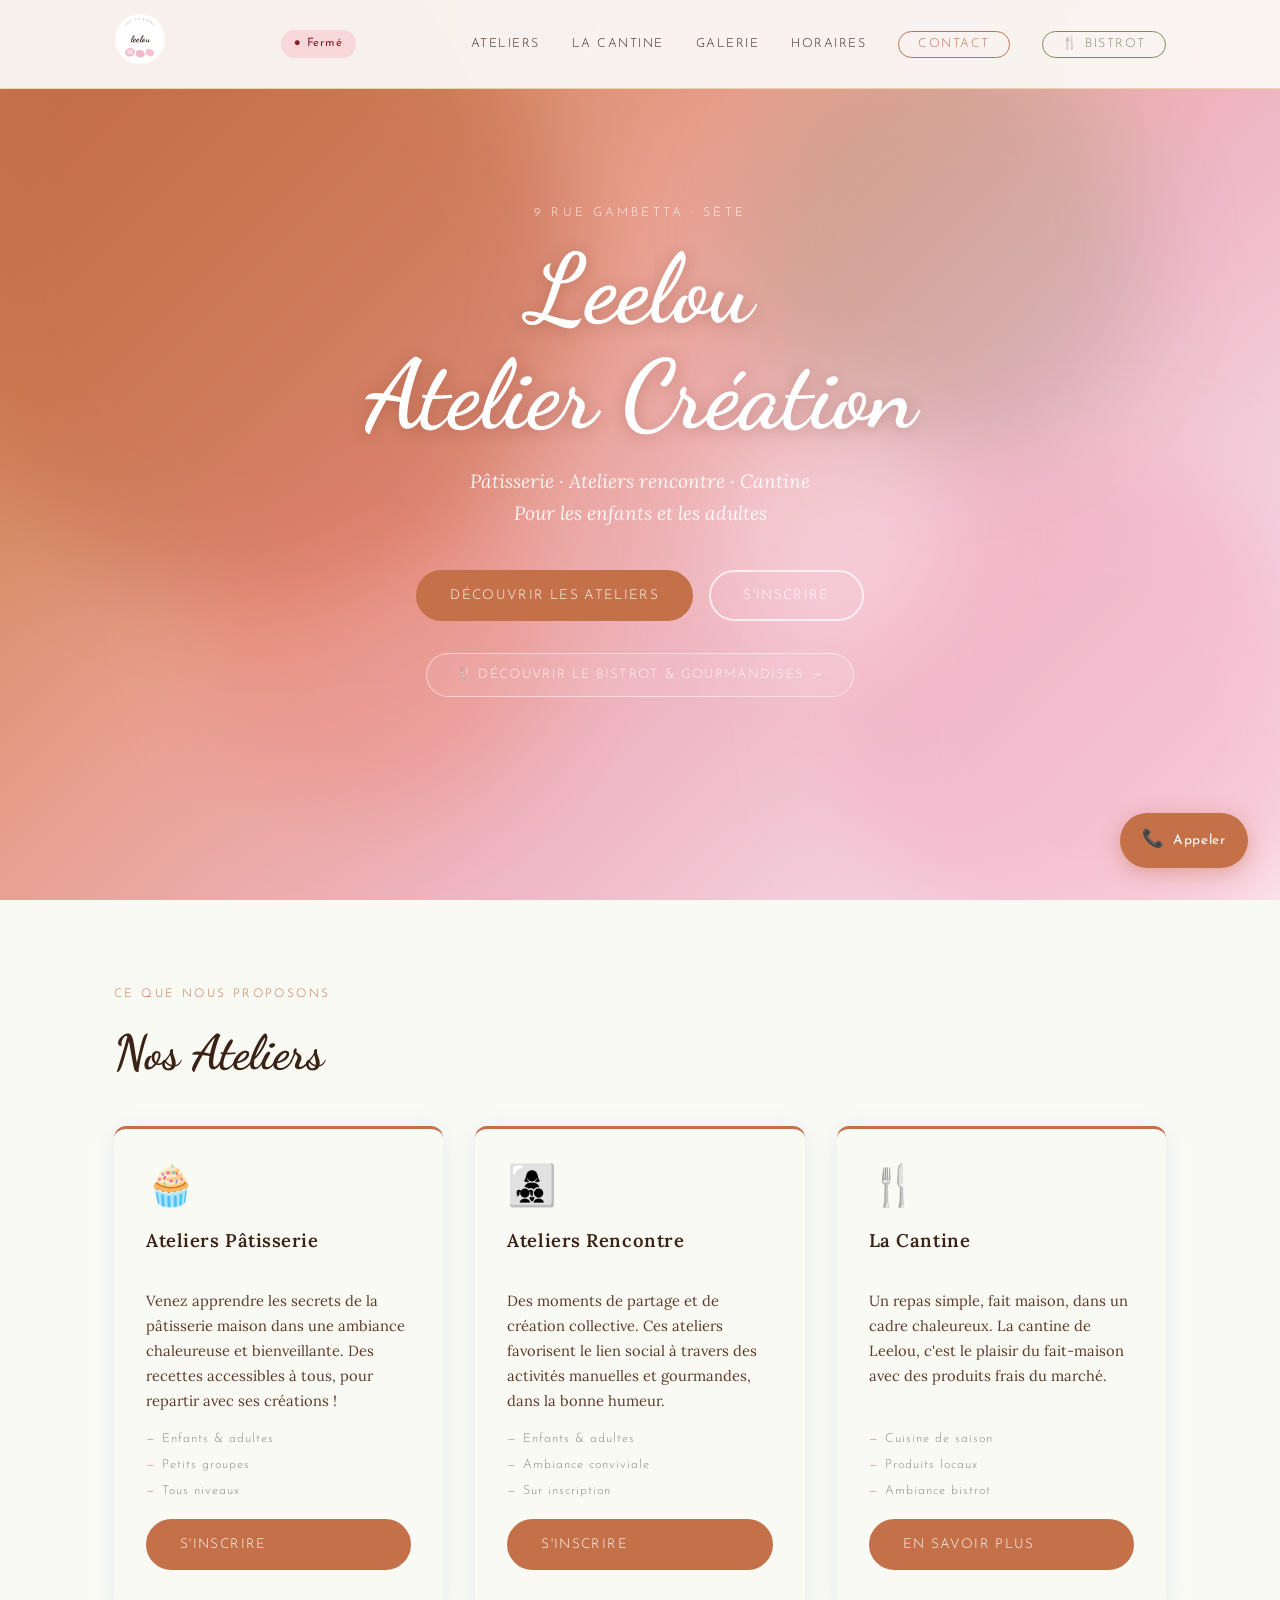
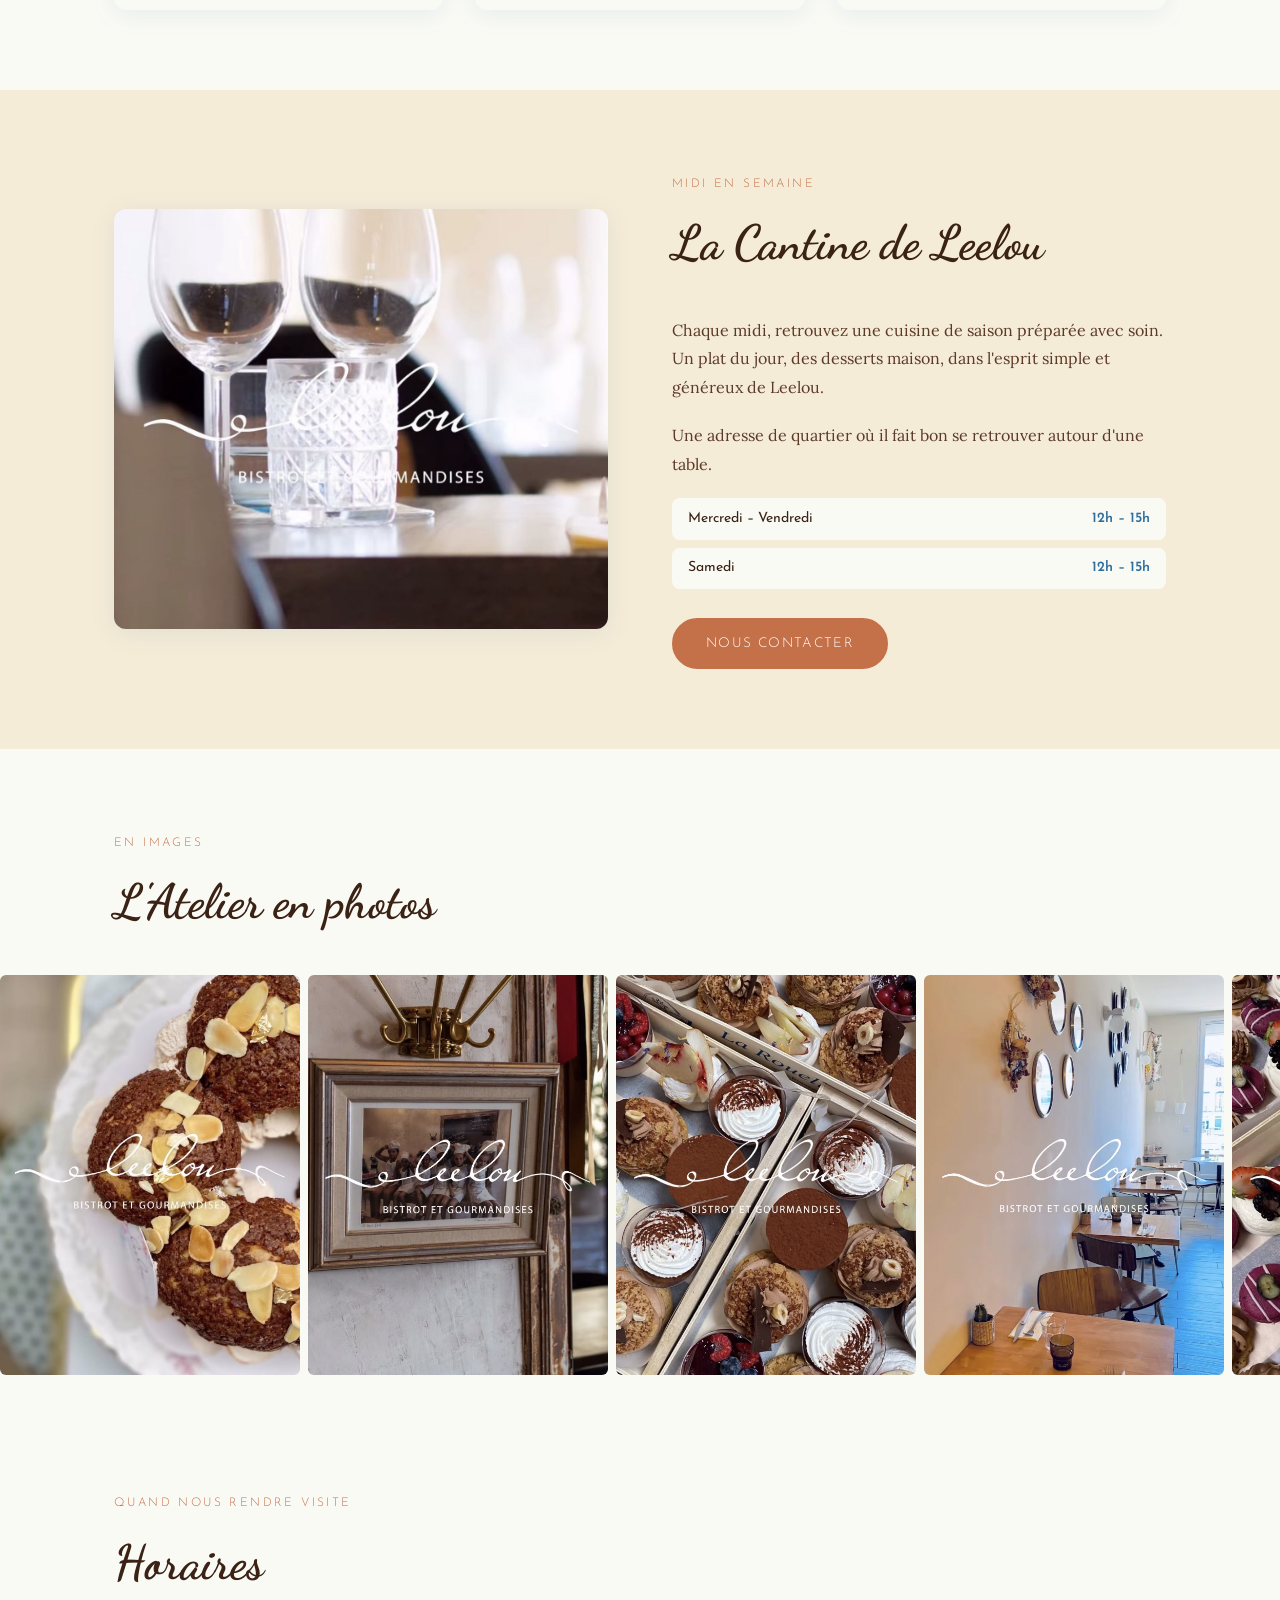
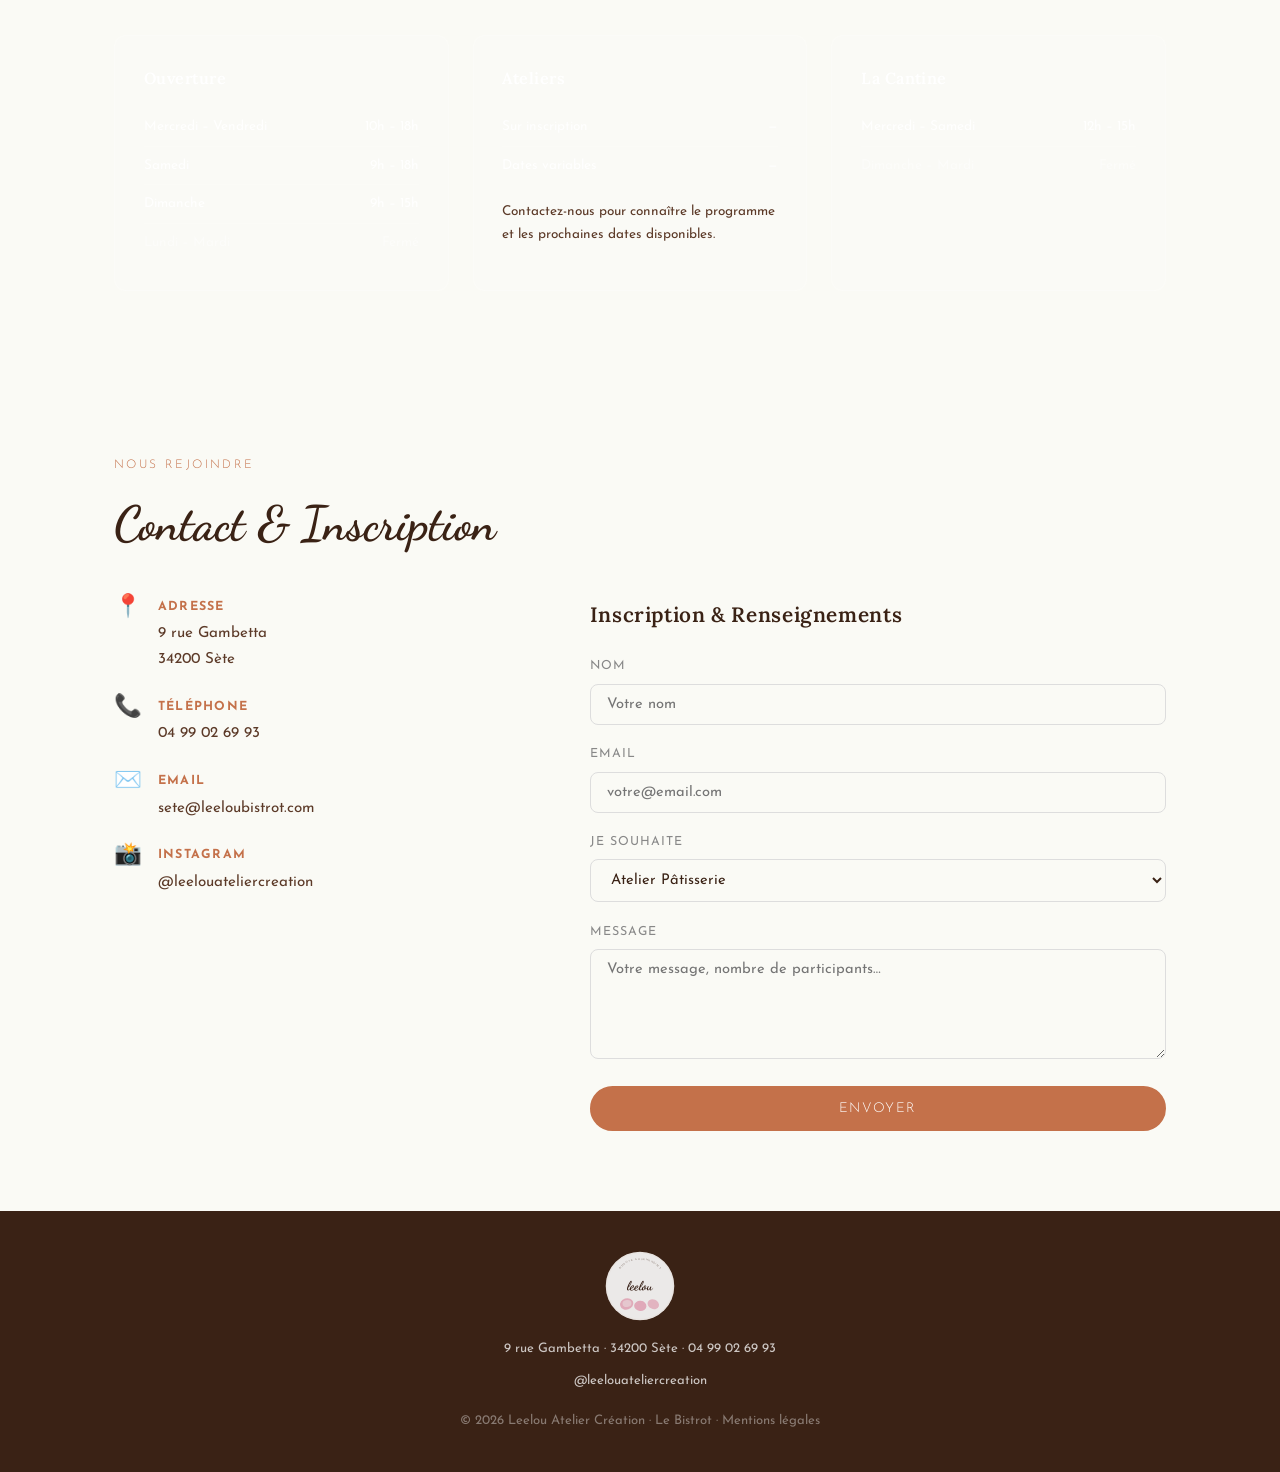
==== commit 58083bc5: "Fix content errors and missing elements on both pages - Bistrot: remove Tuesday from opening hours (" ====
--- a/atelier.html
+++ b/atelier.html
@@ -5,7 +5,39 @@
   <meta name="viewport" content="width=device-width, initial-scale=1.0" />
   <title>Leelou Atelier Création — Pâtisserie & Ateliers · Sète</title>
   <meta name="description" content="Leelou Atelier Création à Sète. Ateliers pâtisserie, ateliers rencontre pour enfants et adultes, cantine. 9 rue Gambetta, 34200 Sète." />
+  <meta property="og:title" content="Leelou Atelier Création — Pâtisserie & Ateliers · Sète" />
+  <meta property="og:description" content="Ateliers pâtisserie et rencontre pour enfants et adultes, cantine de saison. 9 rue Gambetta, Sète." />
+  <meta property="og:type" content="LocalBusiness" />
+  <meta property="og:locale" content="fr_FR" />
+  <meta property="og:image" content="images/atelier/atelier1.jpg" />
   <link rel="icon" type="image/svg+xml" href="logo.svg" />
+
+  <script type="application/ld+json">
+  {
+    "@context": "https://schema.org",
+    "@type": "LocalBusiness",
+    "name": "Leelou Atelier Création",
+    "image": "images/atelier/atelier1.jpg",
+    "telephone": "+33499026993",
+    "email": "sete@leeloubistrot.com",
+    "address": {
+      "@type": "PostalAddress",
+      "streetAddress": "9 rue Gambetta",
+      "addressLocality": "Sète",
+      "postalCode": "34200",
+      "addressCountry": "FR"
+    },
+    "geo": { "@type": "GeoCoordinates", "latitude": 43.4053, "longitude": 3.6929 },
+    "sameAs": ["https://www.instagram.com/leelouateliercreation"],
+    "openingHoursSpecification": [
+      { "@type": "OpeningHoursSpecification", "dayOfWeek": "Wednesday", "opens": "10:00", "closes": "18:00" },
+      { "@type": "OpeningHoursSpecification", "dayOfWeek": "Thursday",  "opens": "10:00", "closes": "18:00" },
+      { "@type": "OpeningHoursSpecification", "dayOfWeek": "Friday",    "opens": "10:00", "closes": "18:00" },
+      { "@type": "OpeningHoursSpecification", "dayOfWeek": "Saturday",  "opens": "09:00", "closes": "18:00" },
+      { "@type": "OpeningHoursSpecification", "dayOfWeek": "Sunday",    "opens": "09:00", "closes": "15:00" }
+    ]
+  }
+  </script>
   <link rel="preconnect" href="https://fonts.googleapis.com" />
   <link rel="preconnect" href="https://fonts.gstatic.com" crossorigin />
   <link href="https://fonts.googleapis.com/css2?family=Dancing+Script:wght@700&family=Josefin+Sans:wght@200;300;400&family=Lora:ital,wght@0,400;0,600;1,400&display=swap" rel="stylesheet" />
@@ -35,12 +67,14 @@
       <button class="nav-toggle" aria-label="Menu" aria-expanded="false">
         <span></span><span></span><span></span>
       </button>
+      <div id="status-badge" class="status-badge"></div>
       <ul class="nav-links">
         <li><a href="#ateliers">Ateliers</a></li>
         <li><a href="#cantine">La Cantine</a></li>
         <li><a href="#galerie-at">Galerie</a></li>
         <li><a href="#horaires-at">Horaires</a></li>
         <li><a href="#contact-at" class="nav-cta">Contact</a></li>
+        <li><a href="index.html" class="nav-atelier">🍴 Bistrot</a></li>
       </ul>
     </nav>
   </header>
@@ -151,15 +185,15 @@
     </div>
     <div class="galerie-strip-at" id="galerieStripAt">
       <div class="gstrack">
-        <img src="images/atelier/atelier1.jpg" alt="Atelier Leelou" />
-        <img src="images/atelier/atelier2.jpg" alt="Atelier Leelou" />
-        <img src="images/atelier/atelier3.jpg" alt="Atelier Leelou" />
-        <img src="images/atelier/atelier4.jpg" alt="Atelier Leelou" />
-        <img src="images/atelier/atelier5.jpg" alt="Atelier Leelou" />
-        <img src="images/atelier/atelier6.jpg" alt="Atelier Leelou" />
-        <img src="images/atelier/atelier7.jpg" alt="Atelier Leelou" />
-        <img src="images/atelier/atelier8.jpg" alt="Atelier Leelou" />
-        <img src="images/atelier/atelier9.jpg" alt="Atelier Leelou" />
+        <img src="images/atelier/atelier1.jpg" alt="Pâtisseries maison de l'Atelier Leelou" />
+        <img src="images/atelier/atelier2.jpg" alt="Ambiance atelier création Leelou, Sète" />
+        <img src="images/atelier/atelier3.jpg" alt="Desserts et gourmandises de l'Atelier Leelou" />
+        <img src="images/atelier/atelier4.jpg" alt="Atelier pâtisserie Leelou — participants" />
+        <img src="images/atelier/atelier5.jpg" alt="Création sucrée — Atelier Leelou Sète" />
+        <img src="images/atelier/atelier6.jpg" alt="La Cantine de Leelou — salle conviviale" />
+        <img src="images/atelier/atelier7.jpg" alt="Atelier rencontre Leelou — partage et bonne humeur" />
+        <img src="images/atelier/atelier8.jpg" alt="Vitrine pâtisseries Leelou Atelier Création" />
+        <img src="images/atelier/atelier9.jpg" alt="Leelou Atelier Création — 9 rue Gambetta Sète" />
       </div>
     </div>
   </section>
@@ -284,12 +318,15 @@
       </svg>
       <p>9 rue Gambetta · 34200 Sète · <a href="tel:0499026993">04 99 02 69 93</a></p>
       <p><a href="https://www.instagram.com/leelouateliercreation" target="_blank" rel="noopener">@leelouateliercreation</a></p>
-      <p class="footer-copy">© 2025 Leelou Atelier Création · <a href="index.html">Le Bistrot</a> · <a href="mentions-legales.html">Mentions légales</a></p>
+      <p class="footer-copy">© 2026 Leelou Atelier Création · <a href="index.html">Le Bistrot</a> · <a href="mentions-legales.html">Mentions légales</a></p>
     </div>
   </footer>
 
-  <button id="backTop" aria-label="Retour en haut">↑</button>
-  <a href="tel:0499026993" class="btn-float" aria-label="Appeler Leelou">📞</a>
+  <button id="backTop" class="back-top" aria-label="Retour en haut">↑</button>
+  <a href="tel:0499026993" class="btn-float" aria-label="Appeler Leelou">
+    <span class="btn-float__icon">📞</span>
+    <span class="btn-float__text">Appeler</span>
+  </a>
 
   <script src="js/main.js"></script>
 </body>
--- a/css/style.css
+++ b/css/style.css
@@ -1128,11 +1128,11 @@
   padding-bottom: 1.5rem;
 }
 .gstrack {
-  display: flex;
+  display: inline-flex;
   flex-wrap: nowrap;
   gap: 8px;
-  width: max-content;
   animation: gsScroll 30s linear infinite;
+  will-change: transform;
 }
 .galerie-strip-at:hover .gstrack { animation-play-state: paused; }
 .galerie-strip-at.touch-paused .gstrack { animation-play-state: paused; }
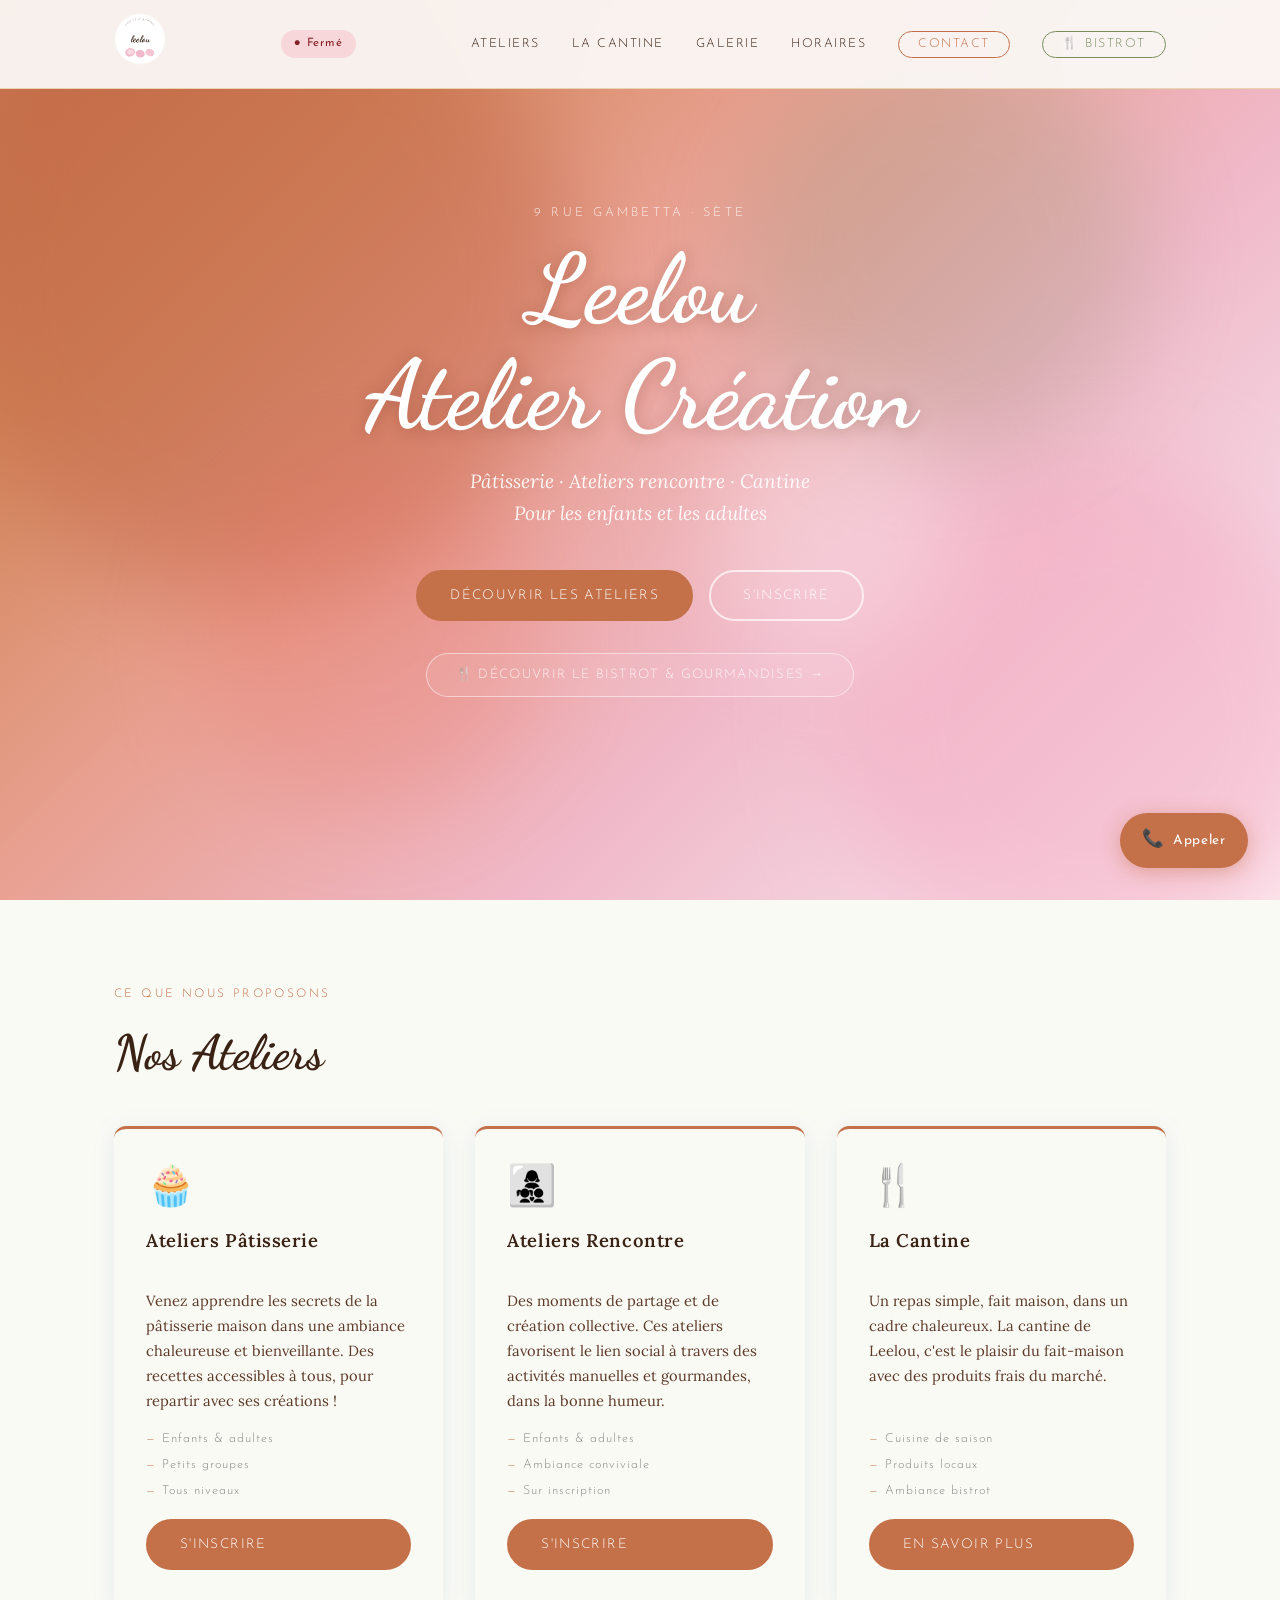
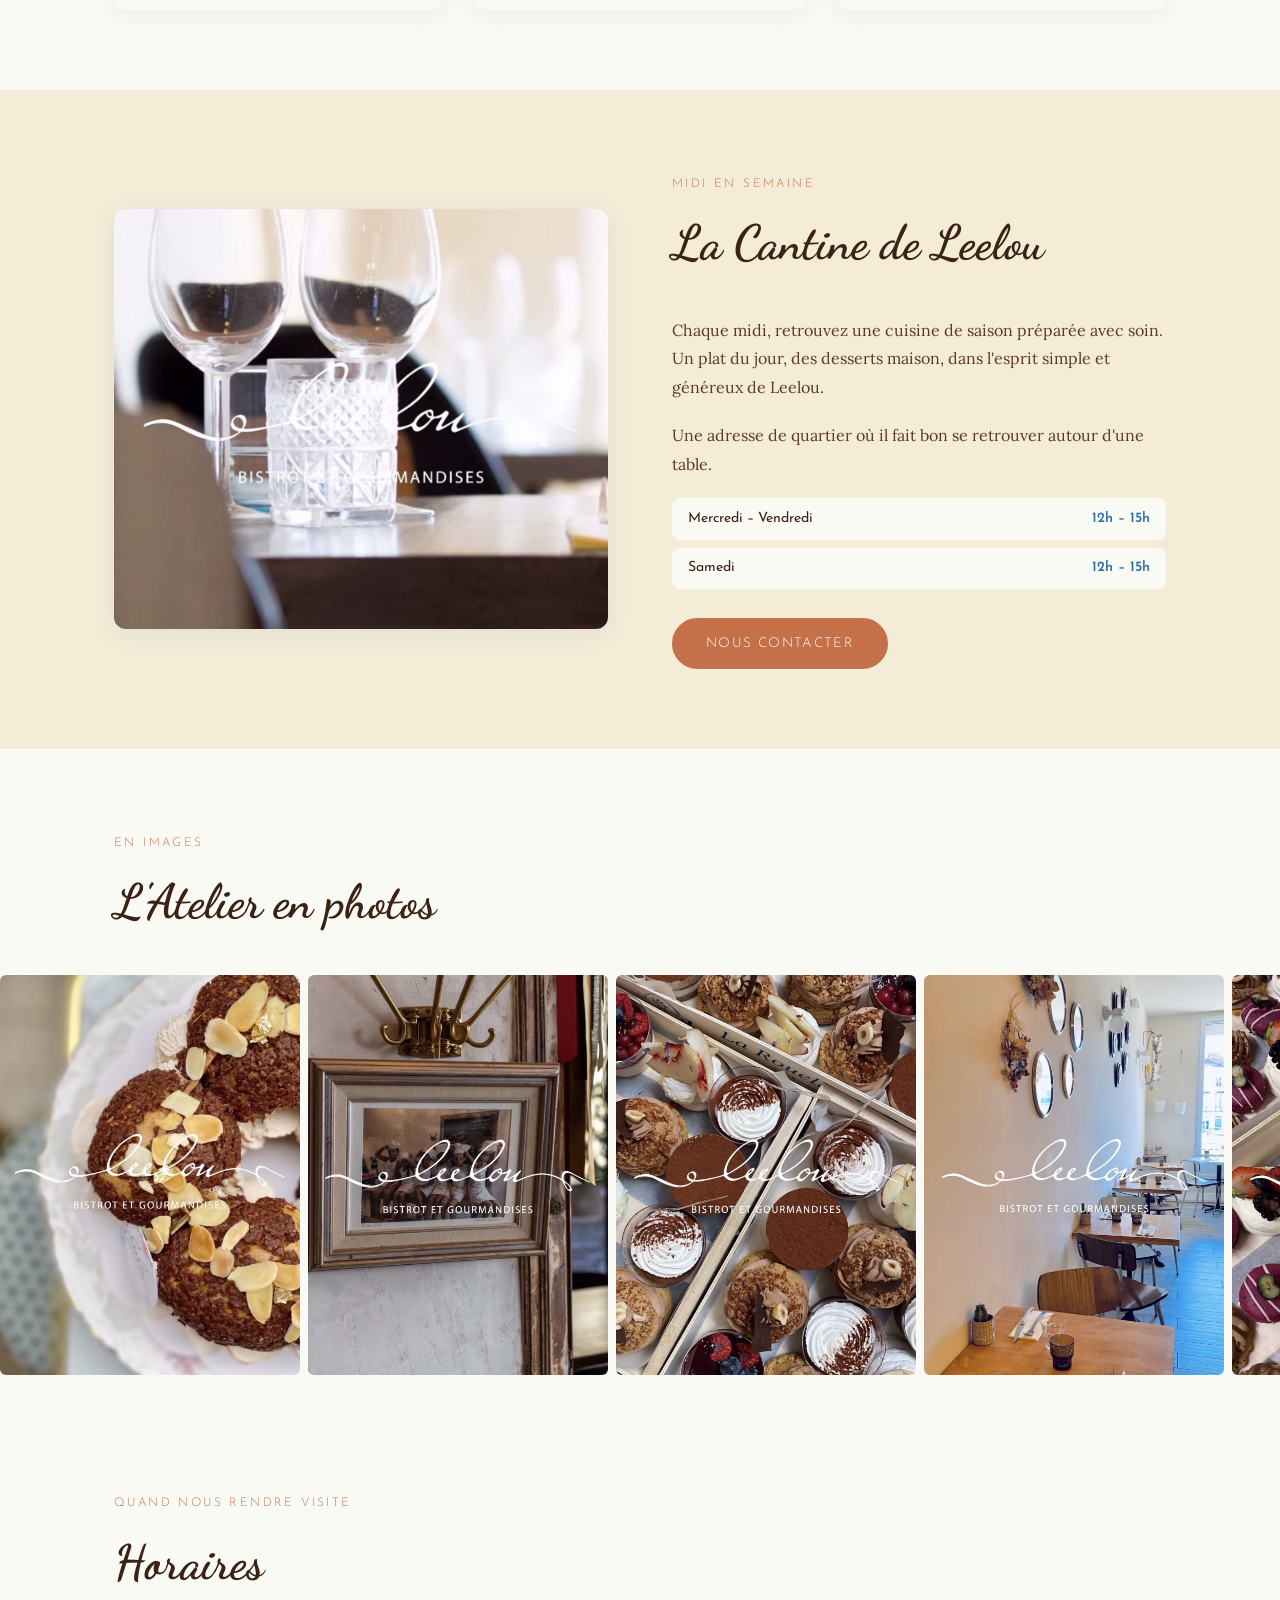
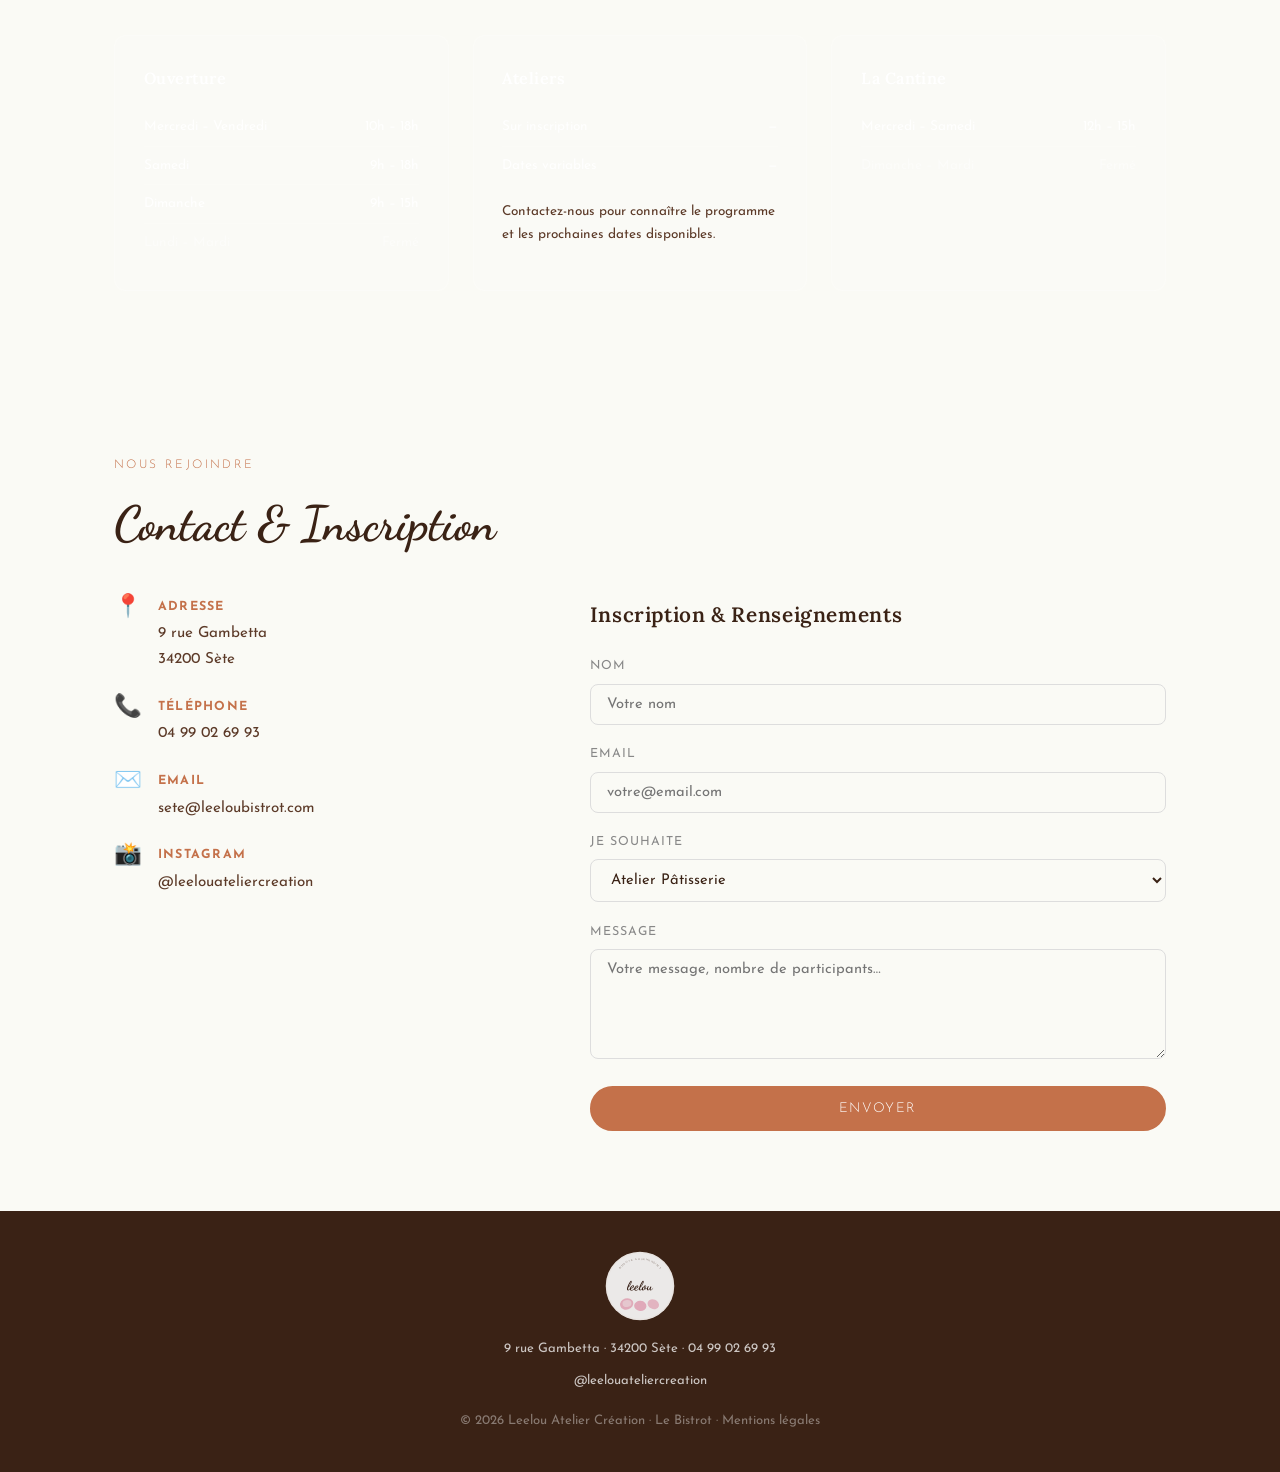
==== commit 0a8ce3ea: "UX and content improvements across both pages - Replace fake reviews with Google Maps CTA block (btn" ====
--- a/atelier.html
+++ b/atelier.html
@@ -269,7 +269,8 @@
           </div>
         </div>
         <div class="contact-right">
-          <form class="contact-form" action="mailto:sete@leeloubistrot.com" method="POST" enctype="text/plain">
+          <!-- Formspree : créer un compte sur formspree.io et remplacer VOTRE_ID -->
+          <form class="contact-form" action="https://formspree.io/f/VOTRE_ID" method="POST">
             <h3>Inscription &amp; Renseignements</h3>
             <div class="form-group">
               <label for="at-nom">Nom</label>
--- a/css/style.css
+++ b/css/style.css
@@ -817,36 +817,44 @@
 /* ---------- AVIS CLIENTS ---------- */
 #avis { background: var(--beige); }
 
-.avis-grid {
-  display: grid;
-  grid-template-columns: repeat(3, 1fr);
-  gap: 1.5rem;
-}
-.avis-card {
-  background: var(--blanc);
-  border-radius: var(--radius);
-  padding: 2rem;
-  box-shadow: var(--shadow);
+.avis-cta-block {
+  text-align: center;
+  max-width: 540px;
+  margin: 0 auto;
   display: flex;
   flex-direction: column;
-  gap: 1rem;
-}
-.avis-stars { color: #f4b942; font-size: 1.1rem; letter-spacing: 2px; }
-.avis-card p {
+  align-items: center;
+  gap: 1.4rem;
+}
+.avis-intro {
   font-family: var(--font-title);
   font-style: italic;
-  font-size: 0.95rem;
+  font-size: 1.05rem;
   color: var(--brun-light);
   line-height: 1.7;
-  flex: 1;
-}
-.avis-author {
-  font-size: 0.78rem;
-  font-weight: 300;
-  letter-spacing: 0.1em;
+}
+.btn-avis {
+  display: inline-flex;
+  align-items: center;
+  gap: 0.5rem;
+  background: var(--terra);
+  color: #fff;
+  font-family: var(--font-body);
+  font-size: 0.88rem;
+  font-weight: 400;
+  letter-spacing: 0.08em;
+  text-transform: uppercase;
+  padding: 0.9rem 2rem;
+  border-radius: 2rem;
+  text-decoration: none;
+  transition: background 0.2s, transform 0.2s;
+}
+.btn-avis:hover { background: var(--terra-dark, #a05530); transform: translateY(-2px); }
+.avis-note {
+  font-size: 0.82rem;
   color: var(--gris);
-  text-transform: uppercase;
-}
+}
+.avis-note a { color: var(--terra); }
 
 @media (max-width: 768px) {
   .avis-grid { grid-template-columns: 1fr; }
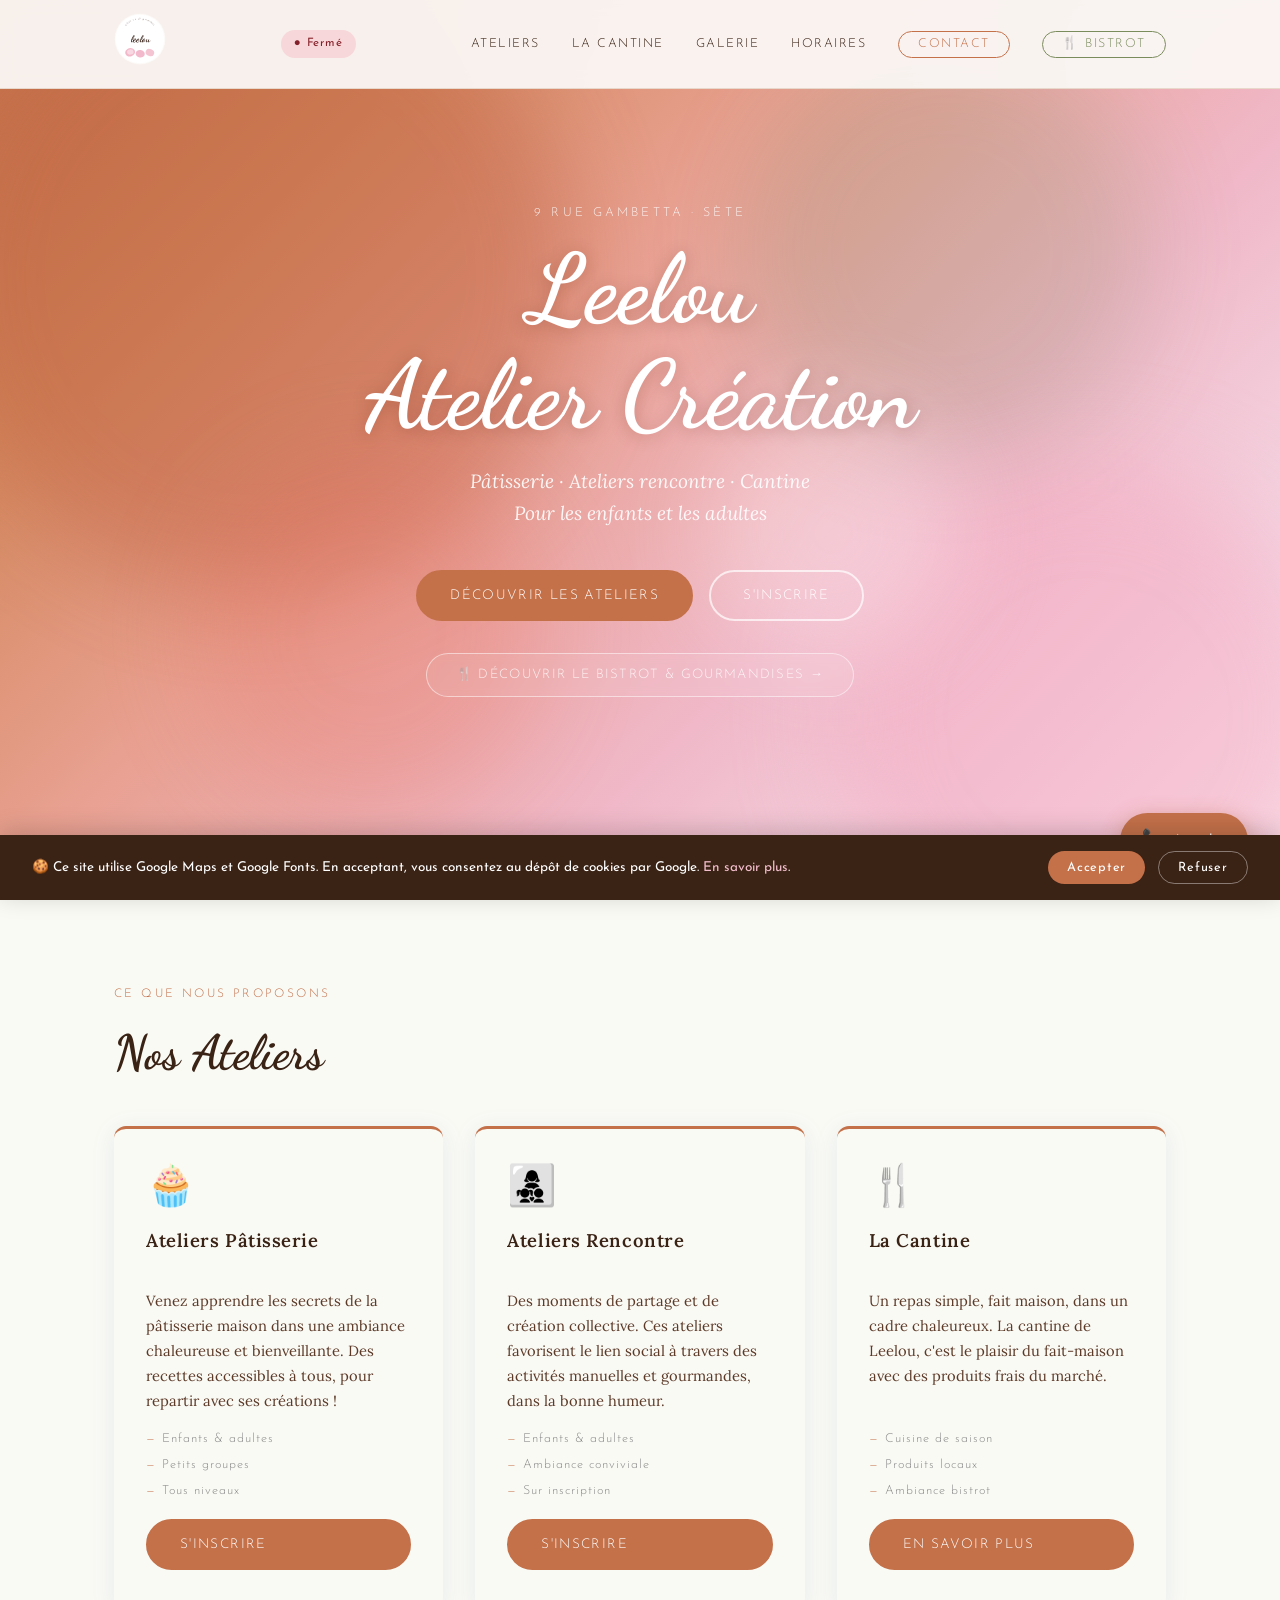
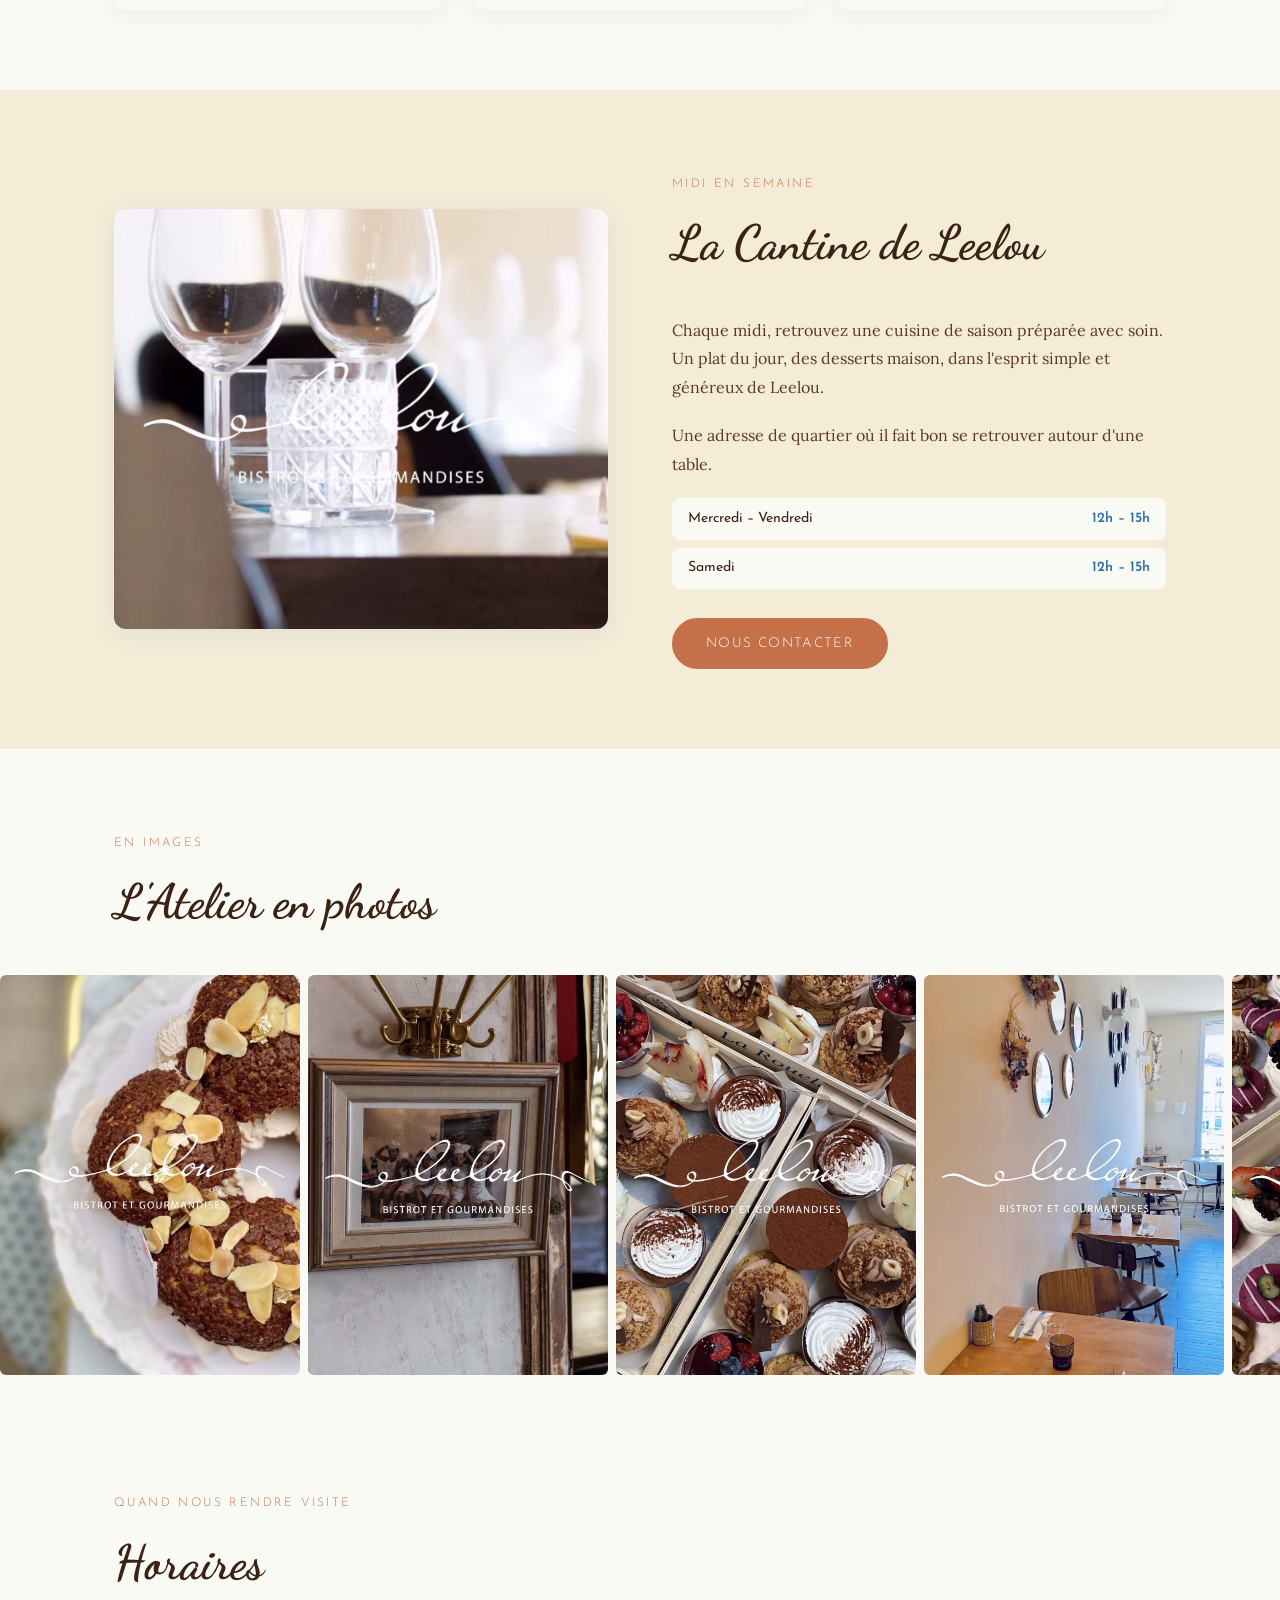
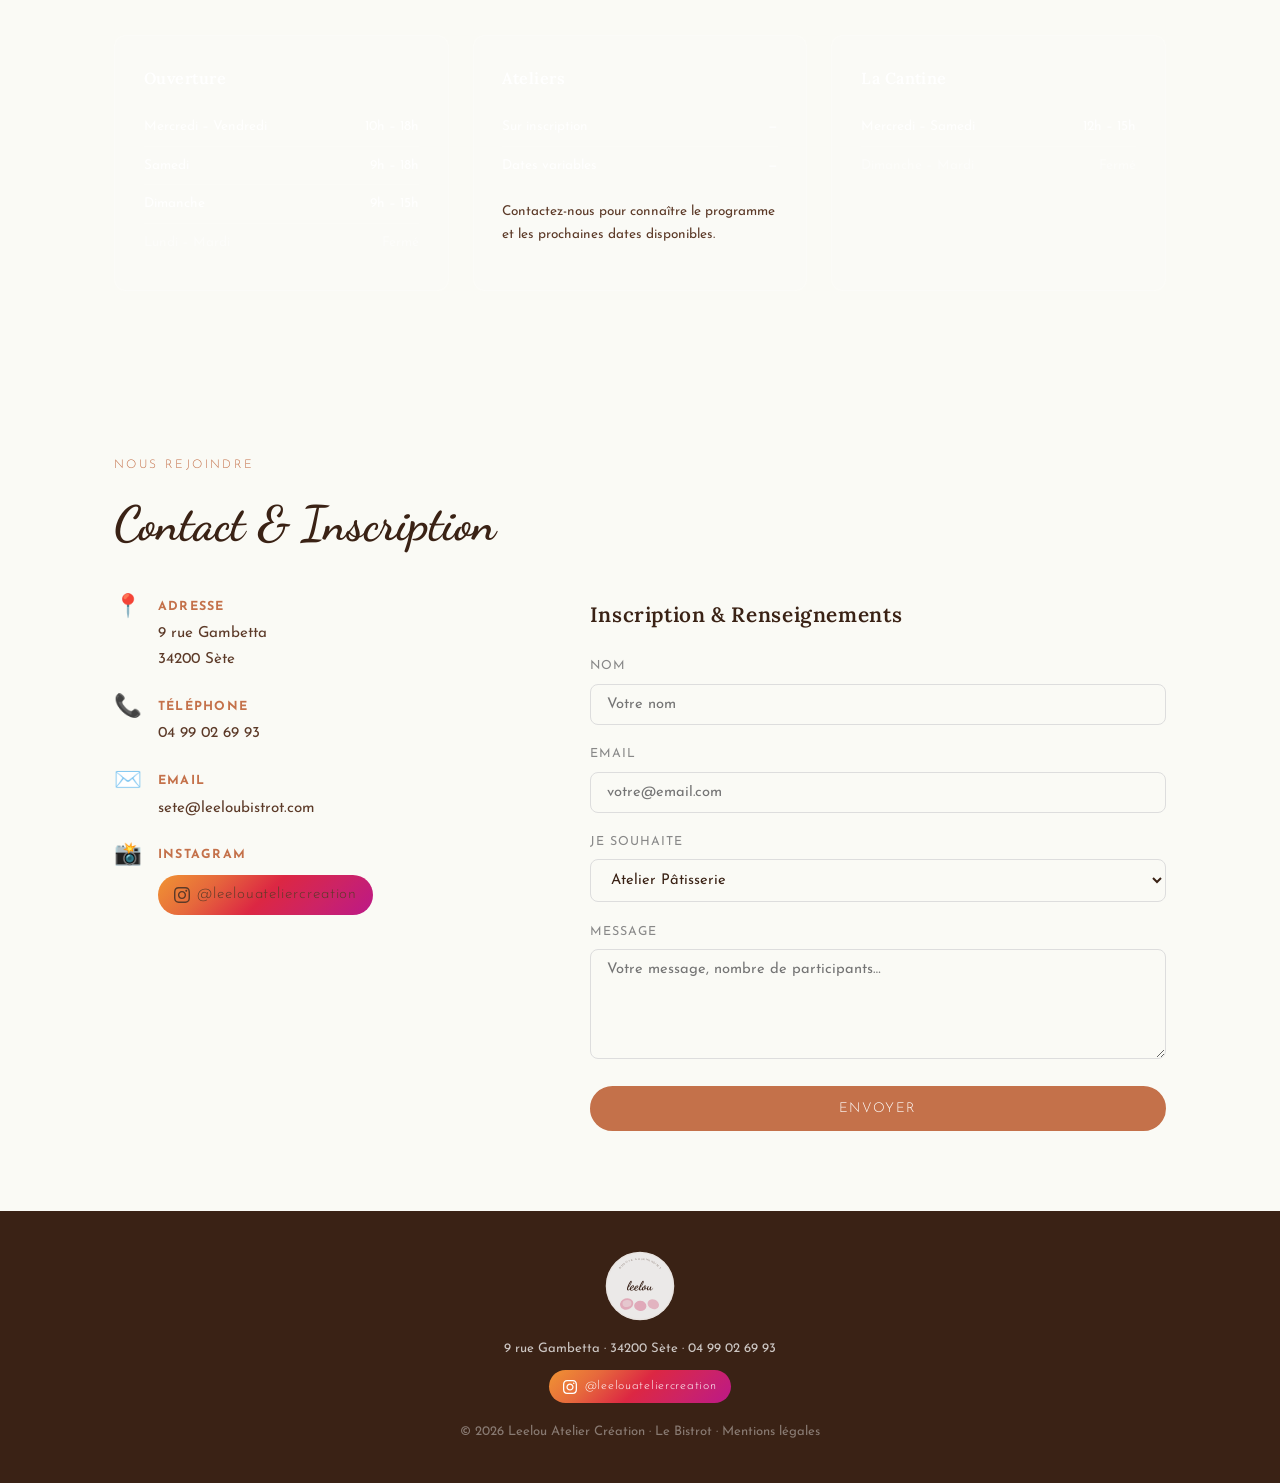
==== commit 47e09eb7: "Major site-wide improvements: legal, perf, visual, UX Legal: - Complete mentions-legales.html (cooki" ====
--- a/atelier.html
+++ b/atelier.html
@@ -38,6 +38,8 @@
     ]
   }
   </script>
+  <link rel="canonical" href="https://leeloubistrot.com/atelier.html" />
+  <link rel="preload" as="image" href="images/atelier/atelier1.jpg" />
   <link rel="preconnect" href="https://fonts.googleapis.com" />
   <link rel="preconnect" href="https://fonts.gstatic.com" crossorigin />
   <link href="https://fonts.googleapis.com/css2?family=Dancing+Script:wght@700&family=Josefin+Sans:wght@200;300;400&family=Lora:ital,wght@0,400;0,600;1,400&display=swap" rel="stylesheet" />
@@ -264,7 +266,10 @@
             <span class="contact-icon">📸</span>
             <div>
               <strong>Instagram</strong>
-              <p><a href="https://www.instagram.com/leelouateliercreation" target="_blank" rel="noopener">@leelouateliercreation</a></p>
+              <a href="https://www.instagram.com/leelouateliercreation" target="_blank" rel="noopener" class="btn-instagram">
+                <svg xmlns="http://www.w3.org/2000/svg" viewBox="0 0 24 24" width="16" height="16" fill="currentColor" aria-hidden="true"><path d="M12 2.163c3.204 0 3.584.012 4.85.07 3.252.148 4.771 1.691 4.919 4.919.058 1.265.069 1.645.069 4.849 0 3.205-.012 3.584-.069 4.849-.149 3.225-1.664 4.771-4.919 4.919-1.266.058-1.644.07-4.85.07-3.204 0-3.584-.012-4.849-.07-3.26-.149-4.771-1.699-4.919-4.92-.058-1.265-.07-1.644-.07-4.849 0-3.204.013-3.583.07-4.849.149-3.227 1.664-4.771 4.919-4.919 1.266-.057 1.645-.069 4.849-.069zm0-2.163c-3.259 0-3.667.014-4.947.072-4.358.2-6.78 2.618-6.98 6.98-.059 1.281-.073 1.689-.073 4.948 0 3.259.014 3.668.072 4.948.2 4.358 2.618 6.78 6.98 6.98 1.281.058 1.689.072 4.948.072 3.259 0 3.668-.014 4.948-.072 4.354-.2 6.782-2.618 6.979-6.98.059-1.28.073-1.689.073-4.948 0-3.259-.014-3.667-.072-4.947-.196-4.354-2.617-6.78-6.979-6.98-1.281-.059-1.69-.073-4.949-.073zm0 5.838c-3.403 0-6.162 2.759-6.162 6.162s2.759 6.163 6.162 6.163 6.162-2.759 6.162-6.163c0-3.403-2.759-6.162-6.162-6.162zm0 10.162c-2.209 0-4-1.79-4-4 0-2.209 1.791-4 4-4s4 1.791 4 4c0 2.21-1.791 4-4 4zm6.406-11.845c-.796 0-1.441.645-1.441 1.44s.645 1.44 1.441 1.44c.795 0 1.439-.645 1.439-1.44s-.644-1.44-1.439-1.44z"/></svg>
+                @leelouateliercreation
+              </a>
             </div>
           </div>
         </div>
@@ -318,7 +323,10 @@
         <text x="250" y="282" font-family="'Dancing Script', 'Brush Script MT', cursive" font-size="92" fill="#2a1208" text-anchor="middle" font-weight="700">leelou</text>
       </svg>
       <p>9 rue Gambetta · 34200 Sète · <a href="tel:0499026993">04 99 02 69 93</a></p>
-      <p><a href="https://www.instagram.com/leelouateliercreation" target="_blank" rel="noopener">@leelouateliercreation</a></p>
+      <a href="https://www.instagram.com/leelouateliercreation" target="_blank" rel="noopener" class="btn-instagram btn-instagram--footer">
+        <svg xmlns="http://www.w3.org/2000/svg" viewBox="0 0 24 24" width="14" height="14" fill="currentColor" aria-hidden="true"><path d="M12 2.163c3.204 0 3.584.012 4.85.07 3.252.148 4.771 1.691 4.919 4.919.058 1.265.069 1.645.069 4.849 0 3.205-.012 3.584-.069 4.849-.149 3.225-1.664 4.771-4.919 4.919-1.266.058-1.644.07-4.85.07-3.204 0-3.584-.012-4.849-.07-3.26-.149-4.771-1.699-4.919-4.92-.058-1.265-.07-1.644-.07-4.849 0-3.204.013-3.583.07-4.849.149-3.227 1.664-4.771 4.919-4.919 1.266-.057 1.645-.069 4.849-.069zm0-2.163c-3.259 0-3.667.014-4.947.072-4.358.2-6.78 2.618-6.98 6.98-.059 1.281-.073 1.689-.073 4.948 0 3.259.014 3.668.072 4.948.2 4.358 2.618 6.78 6.98 6.98 1.281.058 1.689.072 4.948.072 3.259 0 3.668-.014 4.948-.072 4.354-.2 6.782-2.618 6.979-6.98.059-1.28.073-1.689.073-4.948 0-3.259-.014-3.667-.072-4.947-.196-4.354-2.617-6.78-6.979-6.98-1.281-.059-1.69-.073-4.949-.073zm0 5.838c-3.403 0-6.162 2.759-6.162 6.162s2.759 6.163 6.162 6.163 6.162-2.759 6.162-6.163c0-3.403-2.759-6.162-6.162-6.162zm0 10.162c-2.209 0-4-1.79-4-4 0-2.209 1.791-4 4-4s4 1.791 4 4c0 2.21-1.791 4-4 4zm6.406-11.845c-.796 0-1.441.645-1.441 1.44s.645 1.44 1.441 1.44c.795 0 1.439-.645 1.439-1.44s-.644-1.44-1.439-1.44z"/></svg>
+        @leelouateliercreation
+      </a>
       <p class="footer-copy">© 2026 Leelou Atelier Création · <a href="index.html">Le Bistrot</a> · <a href="mentions-legales.html">Mentions légales</a></p>
     </div>
   </footer>
@@ -329,6 +337,15 @@
     <span class="btn-float__text">Appeler</span>
   </a>
 
+  <!-- Bandeau RGPD -->
+  <div id="cookie-banner" class="cookie-banner" role="dialog" aria-label="Consentement cookies">
+    <p>🍪 Ce site utilise Google Maps et Google Fonts. En acceptant, vous consentez au dépôt de cookies par Google. <a href="mentions-legales.html">En savoir plus</a>.</p>
+    <div class="cookie-actions">
+      <button id="cookie-accept" class="btn-cookie btn-cookie--accept">Accepter</button>
+      <button id="cookie-refuse" class="btn-cookie btn-cookie--refuse">Refuser</button>
+    </div>
+  </div>
+
   <script src="js/main.js"></script>
 </body>
 </html>
--- a/css/style.css
+++ b/css/style.css
@@ -1033,40 +1033,69 @@
 
 /* Taches aquarelle en surimpression */
 .hero-at-blobs { position: absolute; inset: 0; pointer-events: none; z-index: 0; }
+@keyframes blobFloat1 {
+  0%,100% { transform: translate(0, 0) scale(1); }
+  33%      { transform: translate(3%, 5%) scale(1.06); }
+  66%      { transform: translate(-4%, 2%) scale(0.96); }
+}
+@keyframes blobFloat2 {
+  0%,100% { transform: translate(0, 0) scale(1); }
+  40%      { transform: translate(-5%, -4%) scale(1.08); }
+  70%      { transform: translate(3%, -2%) scale(0.94); }
+}
+@keyframes blobFloat3 {
+  0%,100% { transform: translate(0, 0) scale(1); }
+  50%      { transform: translate(6%, 4%) scale(1.1); }
+}
+@keyframes blobFloat4 {
+  0%,100% { transform: translate(0, 0); }
+  45%      { transform: translate(-4%, -6%); }
+}
+@keyframes blobFloat5 {
+  0%,100% { transform: translate(0, 0) scale(1); }
+  60%      { transform: translate(5%, -5%) scale(1.12); }
+}
+
 .blob {
   position: absolute;
   border-radius: 50%;
   filter: blur(48px);
+  will-change: transform;
 }
 .blob-1 {
   width: 50vw; height: 50vw;
   top: -5%; left: -5%;
   background: #bf6040;
   opacity: 0.45;
+  animation: blobFloat1 18s ease-in-out infinite;
 }
 .blob-2 {
   width: 40vw; height: 40vw;
   bottom: -8%; right: -5%;
   background: #f4a8c0;
   opacity: 0.50;
+  animation: blobFloat2 22s ease-in-out infinite;
 }
 .blob-3 {
   width: 32vw; height: 32vw;
   top: 5%; right: 10%;
   background: #7a8c5c;
   opacity: 0.20;
+  animation: blobFloat3 26s ease-in-out infinite;
 }
 .blob-4 {
   width: 28vw; height: 28vw;
   bottom: 10%; left: 15%;
   background: #e87060;
   opacity: 0.25;
+  animation: blobFloat4 20s ease-in-out infinite reverse;
 }
 .blob-5 {
   width: 20vw; height: 20vw;
   top: 45%; right: 25%;
   background: #fff0f4;
   opacity: 0.35;
+  animation: blobFloat5 15s ease-in-out infinite;
 }
 
 /* Texte hero atelier sur fond dégradé terracotta */
@@ -1400,3 +1429,99 @@
   /* Cantine formules */
   .cantine-formula { flex-direction: column; }
 }
+
+/* =============================================
+   RGPD — Bandeau cookies
+   ============================================= */
+.cookie-banner {
+  position: fixed;
+  bottom: 0; left: 0; right: 0;
+  z-index: 9999;
+  background: var(--brun);
+  color: #fff;
+  padding: 1rem 2rem;
+  display: flex;
+  align-items: center;
+  justify-content: space-between;
+  gap: 1.5rem;
+  flex-wrap: wrap;
+  box-shadow: 0 -4px 24px rgba(0,0,0,0.18);
+  transform: translateY(100%);
+  transition: transform 0.4s ease;
+}
+.cookie-banner.visible { transform: translateY(0); }
+.cookie-banner p { margin: 0; font-size: 0.85rem; line-height: 1.5; flex: 1; }
+.cookie-banner a { color: var(--rose-light, #f4bfce); }
+.cookie-actions { display: flex; gap: 0.8rem; flex-shrink: 0; }
+.btn-cookie {
+  padding: 0.55rem 1.2rem;
+  border-radius: 2rem;
+  border: none;
+  font-family: var(--font-body);
+  font-size: 0.8rem;
+  letter-spacing: 0.06em;
+  cursor: pointer;
+  transition: opacity 0.2s;
+}
+.btn-cookie:hover { opacity: 0.85; }
+.btn-cookie--accept { background: var(--terra); color: #fff; }
+.btn-cookie--refuse { background: transparent; color: #fff; border: 1px solid rgba(255,255,255,0.4); }
+
+/* =============================================
+   RGPD — Placeholder Google Maps
+   ============================================= */
+.map-placeholder {
+  width: 100%;
+  height: 350px;
+  background: var(--creme);
+  border-radius: var(--radius);
+  display: flex;
+  flex-direction: column;
+  align-items: center;
+  justify-content: center;
+  gap: 0.8rem;
+  text-align: center;
+  padding: 2rem;
+  box-sizing: border-box;
+}
+.map-placeholder p { margin: 0; font-size: 1rem; color: var(--brun-light); }
+.map-placeholder-note { font-size: 0.82rem !important; color: var(--gris) !important; }
+.btn-map-load {
+  margin-top: 0.4rem;
+  padding: 0.6rem 1.4rem;
+  background: var(--terra);
+  color: #fff;
+  border: none;
+  border-radius: 2rem;
+  font-family: var(--font-body);
+  font-size: 0.82rem;
+  cursor: pointer;
+  transition: background 0.2s;
+}
+.btn-map-load:hover { background: #a05530; }
+
+/* =============================================
+   BOUTON INSTAGRAM
+   ============================================= */
+.btn-instagram {
+  display: inline-flex;
+  align-items: center;
+  gap: 0.45rem;
+  margin-top: 0.3rem;
+  padding: 0.45rem 1rem;
+  background: linear-gradient(135deg, #f09433 0%, #e6683c 25%, #dc2743 50%, #cc2366 75%, #bc1888 100%);
+  color: #fff;
+  border-radius: 2rem;
+  font-family: var(--font-body);
+  font-size: 0.78rem;
+  font-weight: 300;
+  letter-spacing: 0.06em;
+  text-decoration: none;
+  transition: opacity 0.2s, transform 0.2s;
+}
+.btn-instagram:hover { opacity: 0.88; transform: translateY(-1px); }
+.btn-instagram--footer {
+  margin-top: 0;
+  font-size: 0.75rem;
+  padding: 0.4rem 0.9rem;
+}
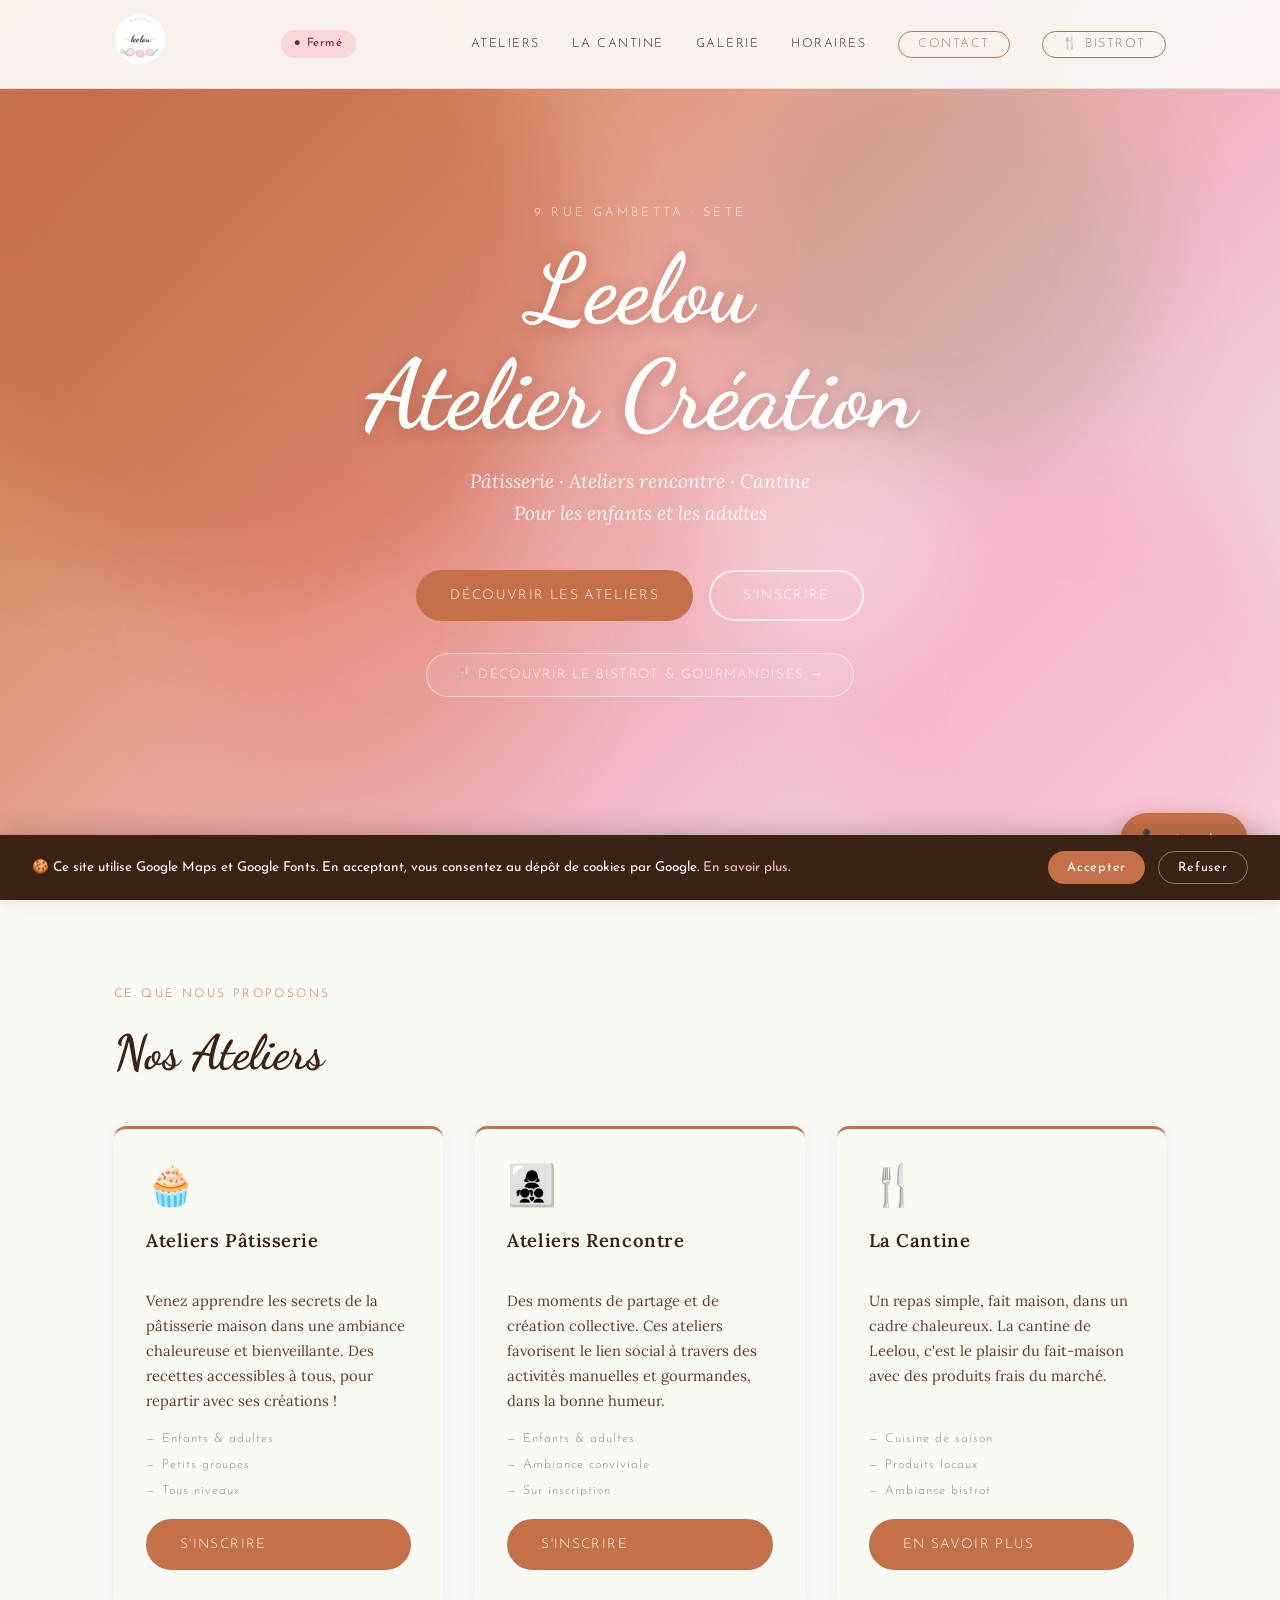
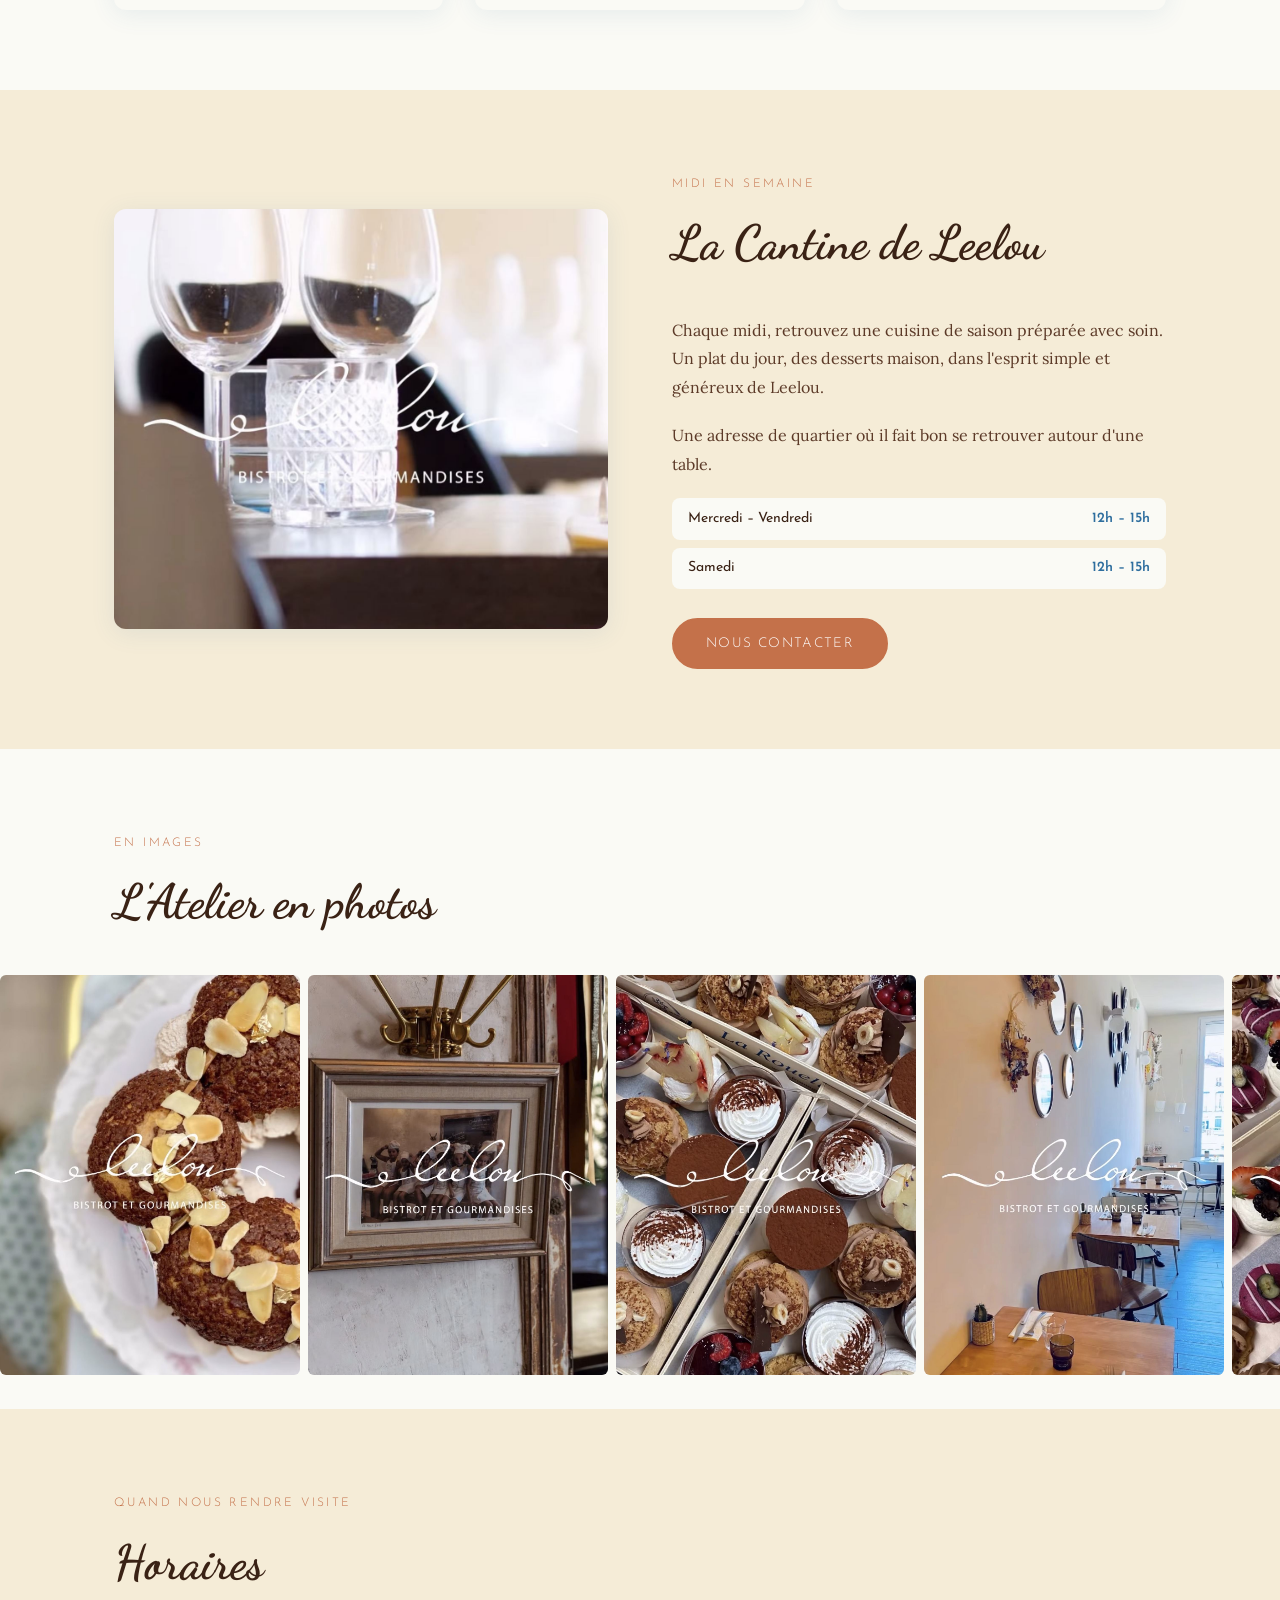
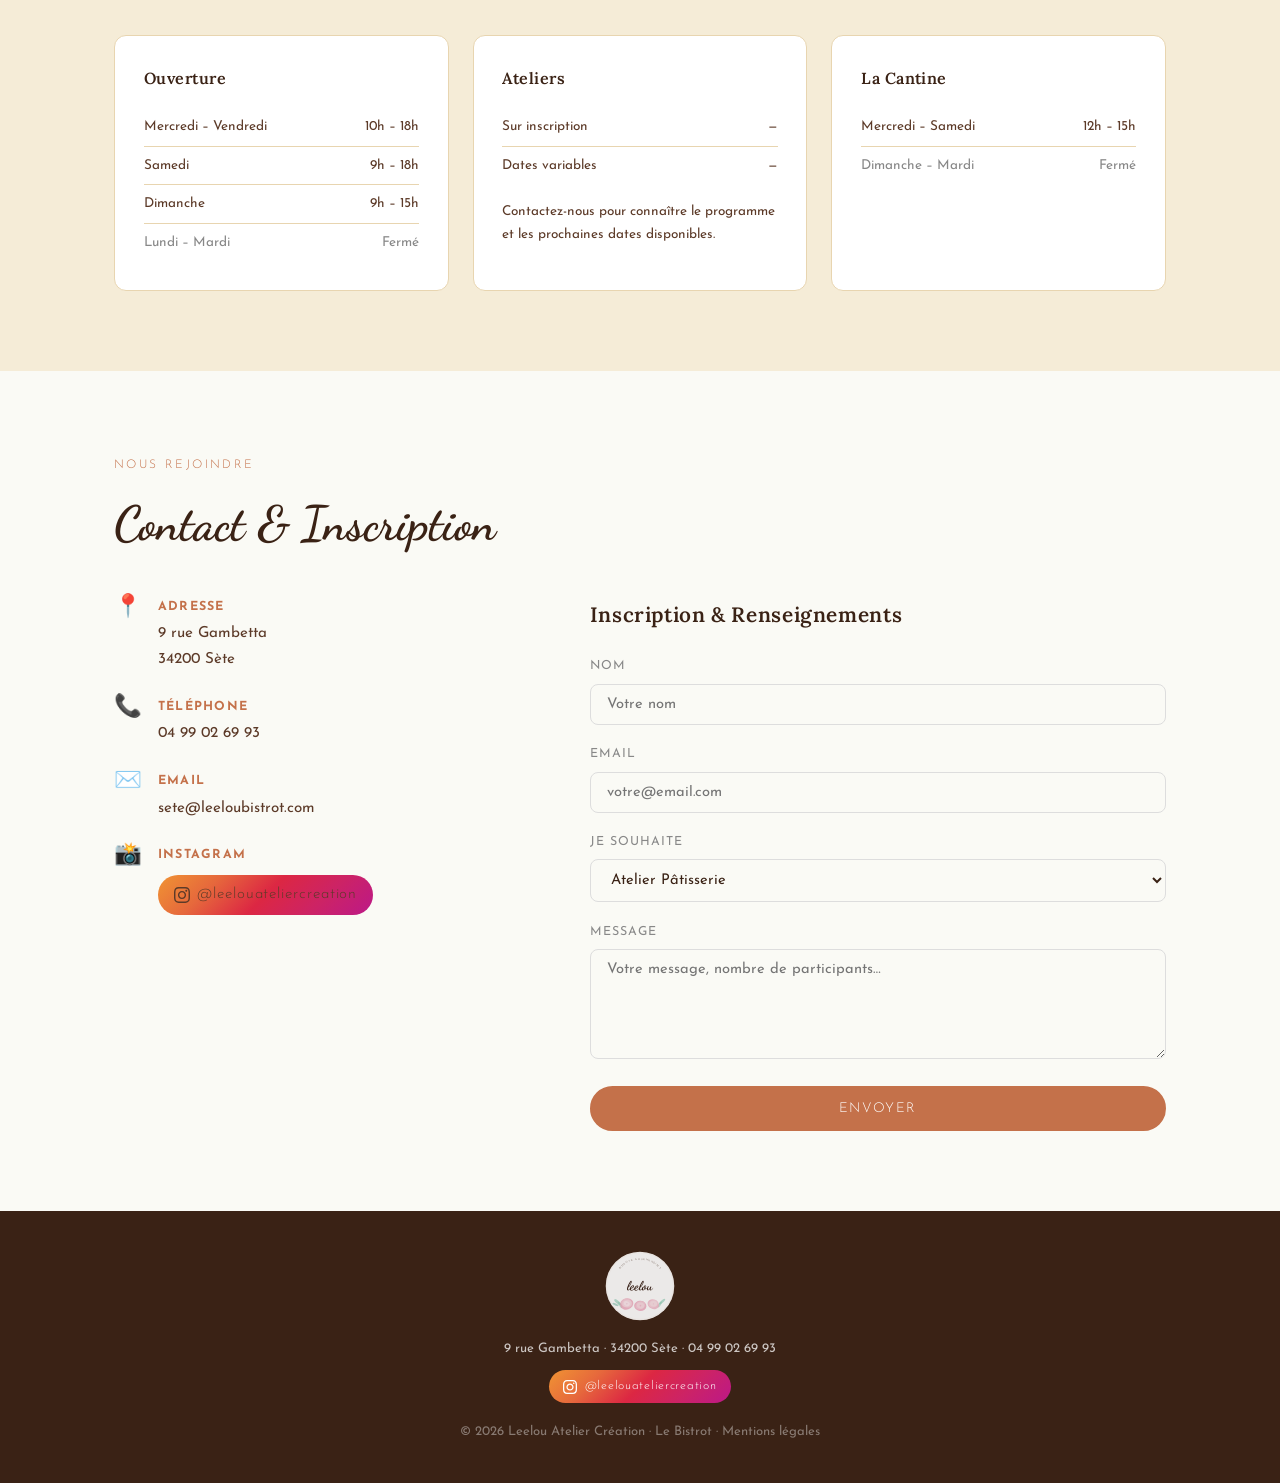
==== commit ddf9cd1d: "Senior audit: fix all critical bugs, dead code, SEO, accessibility Bugs: - main.js: mardi was marked" ====
--- a/atelier.html
+++ b/atelier.html
@@ -17,6 +17,7 @@
     "@context": "https://schema.org",
     "@type": "LocalBusiness",
     "name": "Leelou Atelier Création",
+    "url": "https://leeloubistrot.com/atelier.html",
     "image": "images/atelier/atelier1.jpg",
     "telephone": "+33499026993",
     "email": "sete@leeloubistrot.com",
@@ -58,11 +59,14 @@
           </defs>
           <circle cx="250" cy="250" r="245" fill="#faf7f5"/><circle cx="250" cy="250" r="240" fill="white"/><circle cx="250" cy="250" r="238" fill="white" stroke="#e8d8cc" stroke-width="1.2"/>
           <g clip-path="url(#circleClip-at)">
-            <g opacity="0.80"><ellipse cx="155" cy="378" rx="48" ry="40" fill="#f0a8be" transform="rotate(-18,155,378)"/><ellipse cx="157" cy="375" rx="32" ry="25" fill="#f7d0dc" transform="rotate(-6,157,375)"/></g>
-            <g opacity="0.75"><ellipse cx="252" cy="392" rx="44" ry="36" fill="#eea0ba" transform="rotate(6,252,392)"/></g>
-            <g opacity="0.72"><ellipse cx="345" cy="380" rx="42" ry="34" fill="#f1adc2" transform="rotate(22,345,380)"/></g>
+            <ellipse cx="90" cy="365" rx="30" ry="10" fill="#7ec8b0" opacity="0.55" transform="rotate(40,90,365)"/><ellipse cx="108" cy="385" rx="26" ry="9" fill="#90d0b8" opacity="0.50" transform="rotate(58,108,385)"/><ellipse cx="75" cy="382" rx="24" ry="8" fill="#6dbaa5" opacity="0.52" transform="rotate(22,75,382)"/><ellipse cx="408" cy="362" rx="28" ry="9" fill="#7ec8b0" opacity="0.55" transform="rotate(-42,408,362)"/><ellipse cx="392" cy="382" rx="24" ry="8" fill="#90d0b8" opacity="0.50" transform="rotate(-60,392,382)"/>
+            <g opacity="0.80"><ellipse cx="155" cy="378" rx="48" ry="40" fill="#f0a8be" transform="rotate(-18,155,378)"/><ellipse cx="155" cy="373" rx="40" ry="32" fill="#f4bfce" transform="rotate(12,155,373)"/><ellipse cx="157" cy="375" rx="32" ry="25" fill="#f7d0dc" transform="rotate(-6,157,375)"/><ellipse cx="156" cy="376" rx="22" ry="17" fill="#fae3ea" transform="rotate(22,156,376)"/><circle cx="156" cy="377" r="5" fill="#eba8c0" opacity="0.6"/></g>
+            <g opacity="0.75"><ellipse cx="252" cy="392" rx="44" ry="36" fill="#eea0ba" transform="rotate(6,252,392)"/><ellipse cx="252" cy="388" rx="36" ry="29" fill="#f2b8ca" transform="rotate(-22,252,388)"/><ellipse cx="254" cy="389" rx="27" ry="22" fill="#f6cdd8" transform="rotate(14,254,389)"/><circle cx="253" cy="390" r="6" fill="#e898b5" opacity="0.65"/></g>
+            <g opacity="0.72"><ellipse cx="345" cy="380" rx="42" ry="34" fill="#f1adc2" transform="rotate(22,345,380)"/><ellipse cx="345" cy="376" rx="34" ry="27" fill="#f4c2d0" transform="rotate(-12,345,376)"/><ellipse cx="347" cy="377" rx="25" ry="20" fill="#f7d3dc" transform="rotate(7,347,377)"/><circle cx="346" cy="378" r="5" fill="#eca5be" opacity="0.6"/></g>
           </g>
-          <text font-family="'Josefin Sans', 'Century Gothic', sans-serif" font-size="17" letter-spacing="4" fill="#3a2215" font-weight="300"><textPath href="#topArc-at" startOffset="50%" text-anchor="middle">BISTROT &amp; GOURMANDISES</textPath></text>
+          <text font-family="'Josefin Sans', 'Century Gothic', sans-serif" font-size="17" letter-spacing="4" fill="#3a2215" font-weight="300"><textPath href="#topArc-at" startOffset="50%" text-anchor="middle">ATELIER CRÉATION</textPath></text>
+          <path d="M 108,258 C 115,242 130,240 140,253 C 150,266 142,278 136,274" fill="none" stroke="#5c3a28" stroke-width="1.8" stroke-linecap="round"/>
+          <path d="M 392,258 C 385,242 370,240 360,253 C 350,266 358,278 364,274" fill="none" stroke="#5c3a28" stroke-width="1.8" stroke-linecap="round"/>
           <text x="250" y="282" font-family="'Dancing Script', 'Brush Script MT', cursive" font-size="92" fill="#2a1208" text-anchor="middle" font-weight="700">leelou</text>
         </svg>
       </a>
@@ -274,8 +278,7 @@
           </div>
         </div>
         <div class="contact-right">
-          <!-- Formspree : créer un compte sur formspree.io et remplacer VOTRE_ID -->
-          <form class="contact-form" action="https://formspree.io/f/VOTRE_ID" method="POST">
+          <form class="contact-form" action="https://formspree.io/sete@leeloubistrot.com" method="POST">
             <h3>Inscription &amp; Renseignements</h3>
             <div class="form-group">
               <label for="at-nom">Nom</label>
@@ -315,9 +318,10 @@
         </defs>
         <circle cx="250" cy="250" r="245" fill="#faf7f5"/><circle cx="250" cy="250" r="240" fill="white"/><circle cx="250" cy="250" r="238" fill="white" stroke="#e8d8cc" stroke-width="1.2"/>
         <g clip-path="url(#circleClip-at-footer)">
-          <g opacity="0.80"><ellipse cx="155" cy="378" rx="48" ry="40" fill="#f0a8be" transform="rotate(-18,155,378)"/><ellipse cx="157" cy="375" rx="32" ry="25" fill="#f7d0dc" transform="rotate(-6,157,375)"/></g>
-          <g opacity="0.75"><ellipse cx="252" cy="392" rx="44" ry="36" fill="#eea0ba" transform="rotate(6,252,392)"/></g>
-          <g opacity="0.72"><ellipse cx="345" cy="380" rx="42" ry="34" fill="#f1adc2" transform="rotate(22,345,380)"/></g>
+          <ellipse cx="90" cy="365" rx="30" ry="10" fill="#7ec8b0" opacity="0.55" transform="rotate(40,90,365)"/><ellipse cx="108" cy="385" rx="26" ry="9" fill="#90d0b8" opacity="0.50" transform="rotate(58,108,385)"/><ellipse cx="75" cy="382" rx="24" ry="8" fill="#6dbaa5" opacity="0.52" transform="rotate(22,75,382)"/><ellipse cx="408" cy="362" rx="28" ry="9" fill="#7ec8b0" opacity="0.55" transform="rotate(-42,408,362)"/><ellipse cx="392" cy="382" rx="24" ry="8" fill="#90d0b8" opacity="0.50" transform="rotate(-60,392,382)"/>
+          <g opacity="0.80"><ellipse cx="155" cy="378" rx="48" ry="40" fill="#f0a8be" transform="rotate(-18,155,378)"/><ellipse cx="155" cy="373" rx="40" ry="32" fill="#f4bfce" transform="rotate(12,155,373)"/><ellipse cx="157" cy="375" rx="32" ry="25" fill="#f7d0dc" transform="rotate(-6,157,375)"/><ellipse cx="156" cy="376" rx="22" ry="17" fill="#fae3ea" transform="rotate(22,156,376)"/><circle cx="156" cy="377" r="5" fill="#eba8c0" opacity="0.6"/></g>
+          <g opacity="0.75"><ellipse cx="252" cy="392" rx="44" ry="36" fill="#eea0ba" transform="rotate(6,252,392)"/><ellipse cx="252" cy="388" rx="36" ry="29" fill="#f2b8ca" transform="rotate(-22,252,388)"/><ellipse cx="254" cy="389" rx="27" ry="22" fill="#f6cdd8" transform="rotate(14,254,389)"/><circle cx="253" cy="390" r="6" fill="#e898b5" opacity="0.65"/></g>
+          <g opacity="0.72"><ellipse cx="345" cy="380" rx="42" ry="34" fill="#f1adc2" transform="rotate(22,345,380)"/><ellipse cx="345" cy="376" rx="34" ry="27" fill="#f4c2d0" transform="rotate(-12,345,376)"/><ellipse cx="347" cy="377" rx="25" ry="20" fill="#f7d3dc" transform="rotate(7,347,377)"/><circle cx="346" cy="378" r="5" fill="#eca5be" opacity="0.6"/></g>
         </g>
         <text font-family="'Josefin Sans', 'Century Gothic', sans-serif" font-size="17" letter-spacing="4" fill="#3a2215" font-weight="300"><textPath href="#topArc-at-footer" startOffset="50%" text-anchor="middle">BISTROT &amp; GOURMANDISES</textPath></text>
         <text x="250" y="282" font-family="'Dancing Script', 'Brush Script MT', cursive" font-size="92" fill="#2a1208" text-anchor="middle" font-weight="700">leelou</text>
--- a/css/style.css
+++ b/css/style.css
@@ -25,6 +25,9 @@
 }
 
 *, *::before, *::after { box-sizing: border-box; margin: 0; padding: 0; }
+
+:focus { outline: none; }
+:focus-visible { outline: 2px solid var(--terra); outline-offset: 3px; border-radius: 3px; }
 
 html { scroll-behavior: smooth; font-size: 16px; }
 
@@ -293,6 +296,22 @@
 #horaires { background: var(--bleu); color: #fff; }
 #horaires h2, #horaires .section-label { color: #fff; }
 #horaires .section-label { color: rgba(255,255,255,0.7); }
+
+/* Horaires Atelier — fond chaud, texte foncé */
+#horaires-at { background: var(--beige); }
+#horaires-at h2 { color: var(--brun); }
+#horaires-at .section-label { color: var(--terra); }
+#horaires-at .horaires-card {
+  background: #fff;
+  border: 1px solid var(--beige-dark);
+}
+#horaires-at .horaires-card h3 { color: var(--brun); }
+#horaires-at .horaires-card ul li {
+  color: var(--brun-light);
+  border-bottom-color: var(--beige-dark);
+}
+#horaires-at .horaires-card ul li.fermé { color: var(--gris); }
+
 #contact { background: var(--beige); }
 
 /* ---------- À PROPOS ---------- */
@@ -439,34 +458,6 @@
 }
 
 .cantine-block .menu-list li { justify-content: center; }
-
-/* ---------- GALERIE ---------- */
-.galerie-grid {
-  display: grid;
-  grid-template-columns: repeat(3, 1fr);
-  grid-template-rows: auto auto;
-  gap: 1rem;
-}
-
-.galerie-item img,
-.galerie-item .photo-placeholder {
-  width: 100%;
-  height: 260px;
-  object-fit: cover;
-  border-radius: var(--radius);
-  transition: transform var(--transition), box-shadow var(--transition);
-}
-.galerie-item:hover img,
-.galerie-item:hover .photo-placeholder {
-  transform: scale(1.03);
-  box-shadow: 0 8px 32px rgba(0,0,0,0.18);
-}
-
-.galerie-item--large {
-  grid-column: span 2;
-}
-.galerie-item--large img,
-.galerie-item--large .photo-placeholder { height: 320px; }
 
 /* ---------- HORAIRES ---------- */
 .horaires-grid {
@@ -559,41 +550,15 @@
   .apropos-grid { grid-template-columns: 1fr; gap: 2rem; }
   .apropos-image img { height: 260px; }
 
-  /* Galerie */
-  .galerie-grid { grid-template-columns: 1fr 1fr; }
-  .galerie-item--large { grid-column: span 2; }
-  .galerie-item img { height: 180px; }
-  .galerie-item--large img { height: 220px; }
 
   /* Contact */
   .contact-grid { grid-template-columns: 1fr; }
 }
 
 @media (max-width: 480px) {
-  .galerie-grid { grid-template-columns: 1fr; }
-  .galerie-item--large { grid-column: span 1; }
   .horaires-grid { grid-template-columns: 1fr; }
   .menu-grid { grid-template-columns: 1fr; }
 }
-
-/* ---------- PLACEHOLDERS PHOTOS ---------- */
-.photo-placeholder {
-  width: 100%;
-  height: 260px;
-  border-radius: var(--radius);
-  background-size: cover;
-  background-position: center;
-}
-
-.apropos-image .photo-placeholder { height: 420px; }
-.galerie-item--large .photo-placeholder { height: 320px; }
-
-.photo-plat1 { background: linear-gradient(135deg, #c8d8b0 0%, #7A8C5C 100%); }
-.photo-plat2 { background: linear-gradient(135deg, #b0c8d8 0%, #2E6E9E 100%); }
-.photo-plat3 { background: linear-gradient(135deg, #f5e0c8 0%, #C4714A 100%); }
-.photo-plat4 { background: linear-gradient(135deg, #d8c8b0 0%, #a0845c 100%); }
-.photo-plat5 { background: linear-gradient(135deg, #c8b0b0 0%, #8c5c5c 100%); }
-.photo-interieur { background: linear-gradient(135deg, #F5ECD7 0%, #e8c89a 100%); }
 
 /* ---------- ANIMATIONS ---------- */
 .fade-in {
@@ -697,49 +662,7 @@
 }
 .btn-brunch:hover { background: #a85a36; }
 
-/* ---------- CARROUSEL MOBILE ---------- */
-.galerie-carousel { display: none; }
-
-.carousel-track {
-  display: flex;
-  overflow-x: auto;
-  scroll-snap-type: x mandatory;
-  gap: 0.8rem;
-  padding-bottom: 1rem;
-  scrollbar-width: none;
-}
-.carousel-track::-webkit-scrollbar { display: none; }
-
-.carousel-slide {
-  flex: 0 0 85vw;
-  scroll-snap-align: center;
-}
-.carousel-slide img {
-  width: 100%;
-  height: 260px;
-  object-fit: cover;
-  border-radius: var(--radius);
-}
-
-.carousel-dots {
-  display: flex;
-  justify-content: center;
-  gap: 6px;
-  margin-top: 0.8rem;
-}
-.carousel-dot {
-  width: 8px; height: 8px;
-  border-radius: 50%;
-  background: var(--beige-dark);
-  border: none;
-  cursor: pointer;
-  transition: var(--transition);
-}
-.carousel-dot.active { background: var(--bleu); transform: scale(1.2); }
-
 @media (max-width: 768px) {
-  .galerie-grid    { display: none; }
-  .galerie-carousel{ display: block; }
   .brunch-grid     { grid-template-columns: 1fr; gap: 2rem; }
   .brunch-image img{ height: 280px; }
   .btn-float__text { display: none; }
